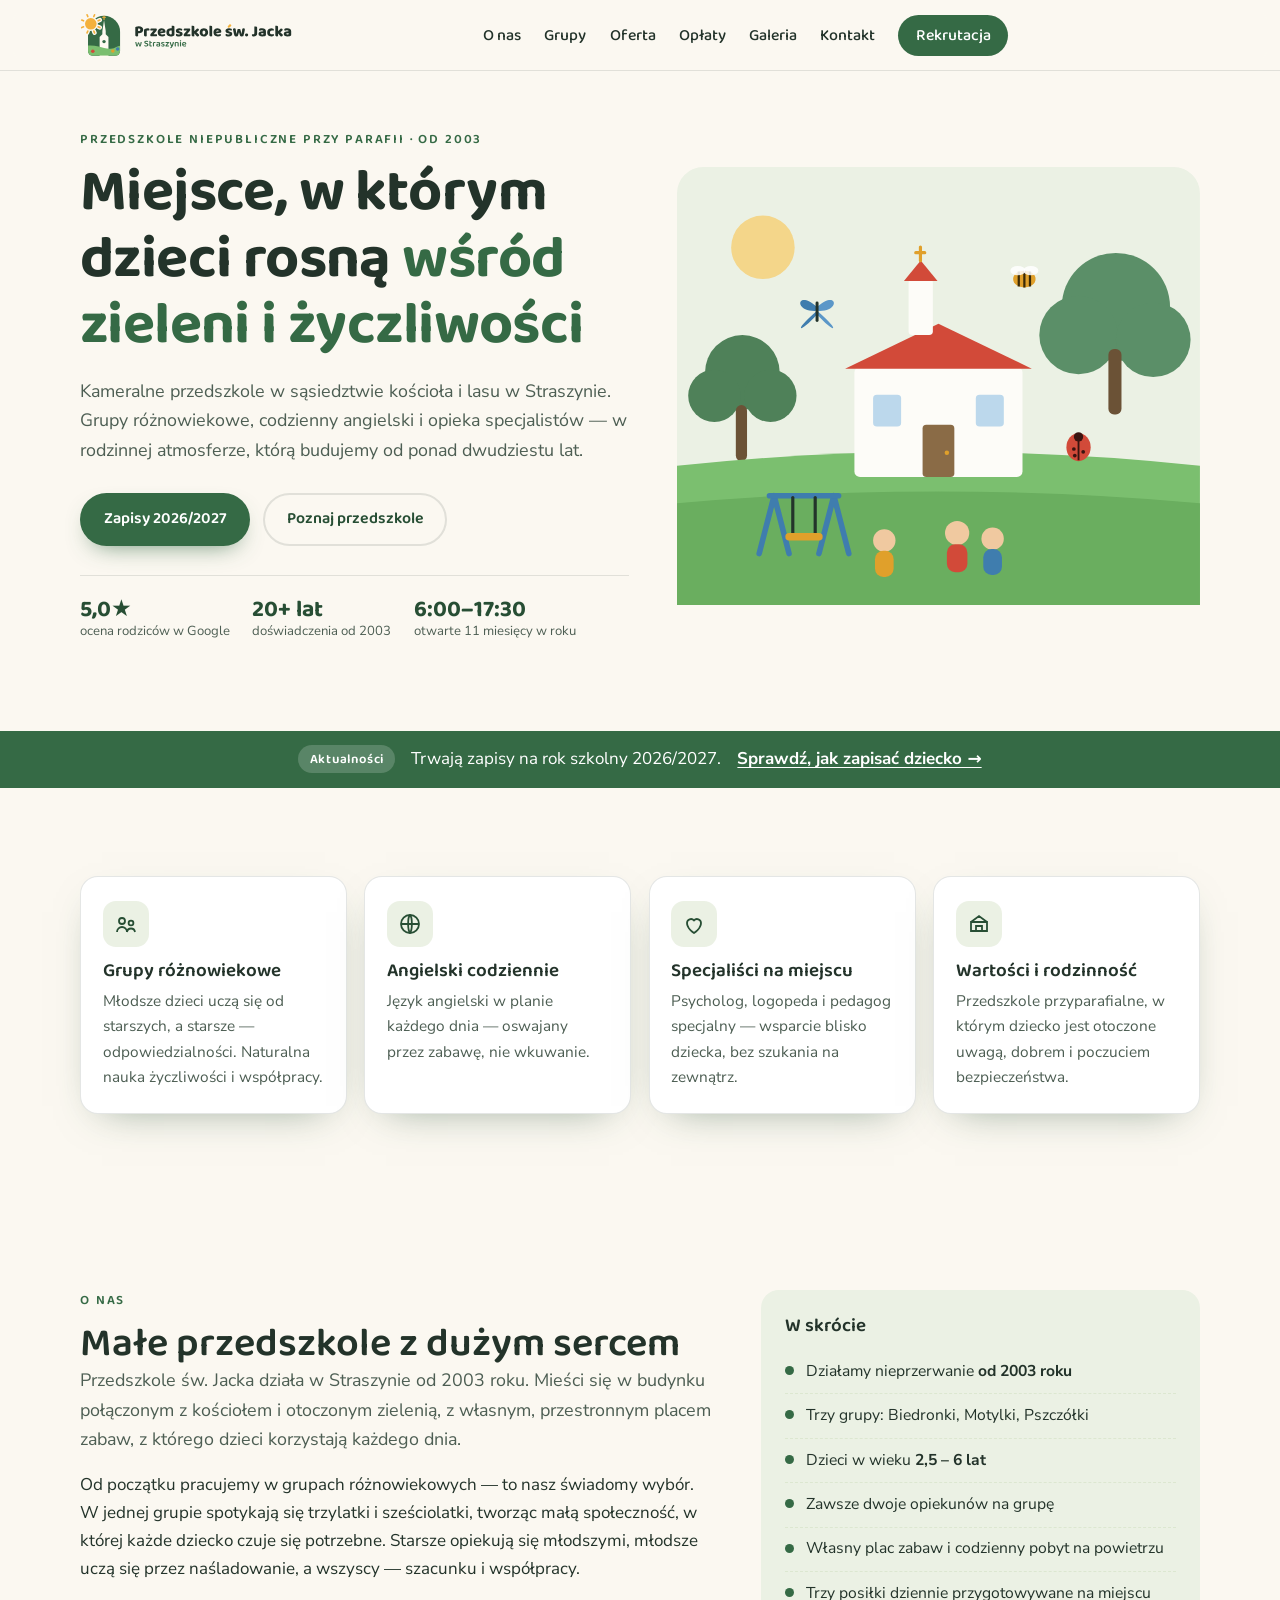
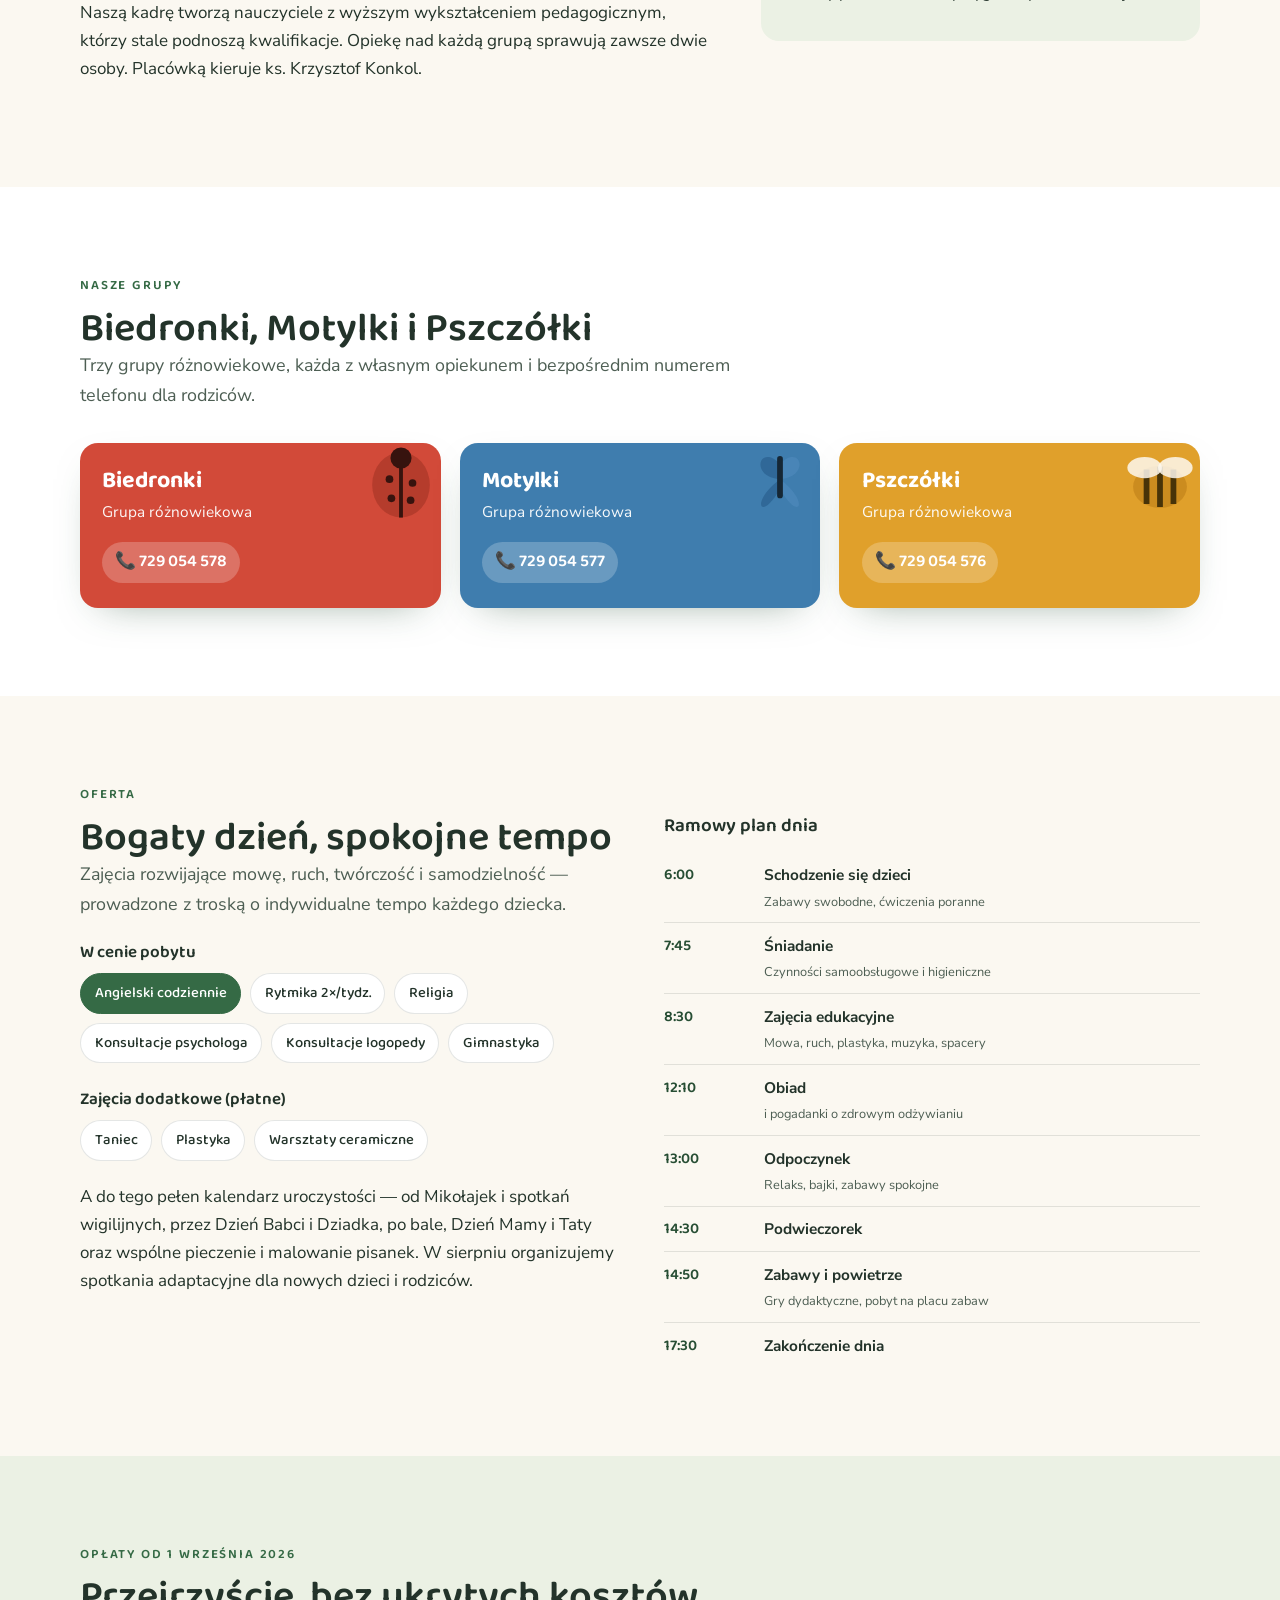
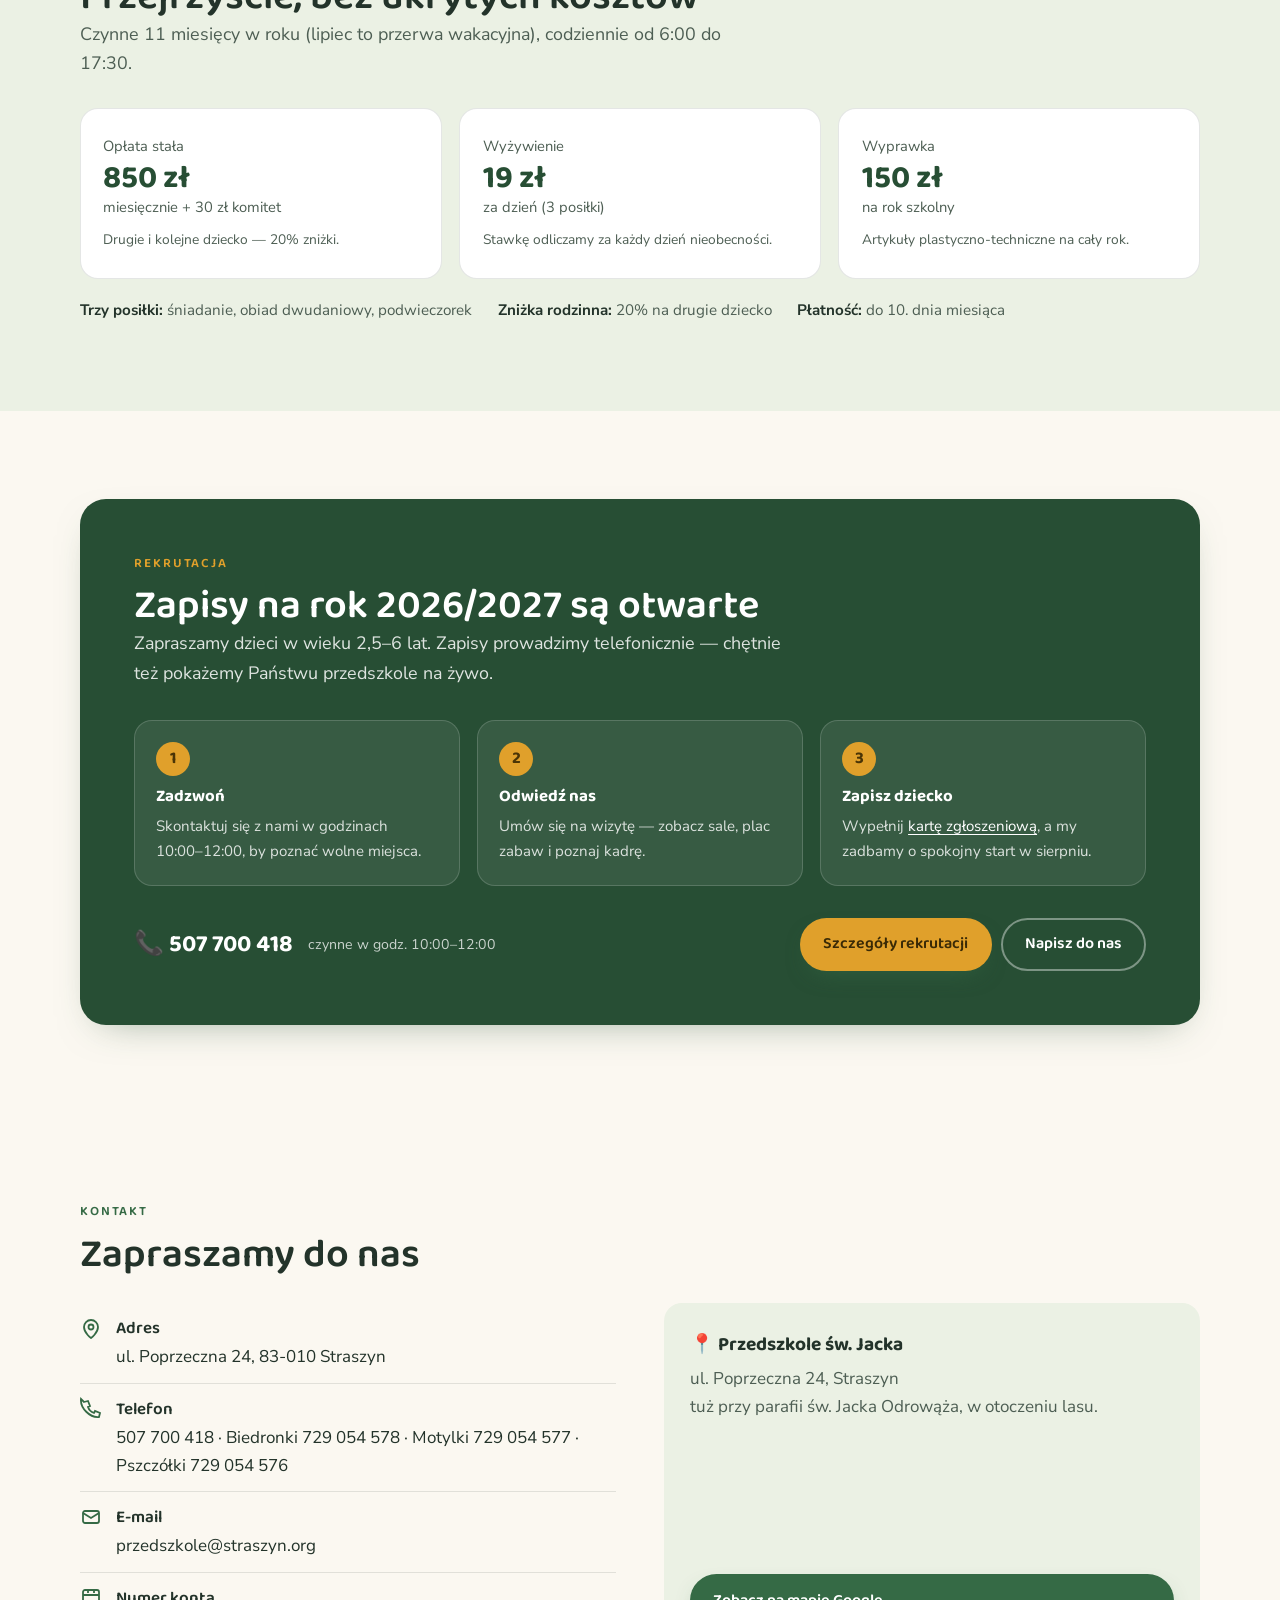
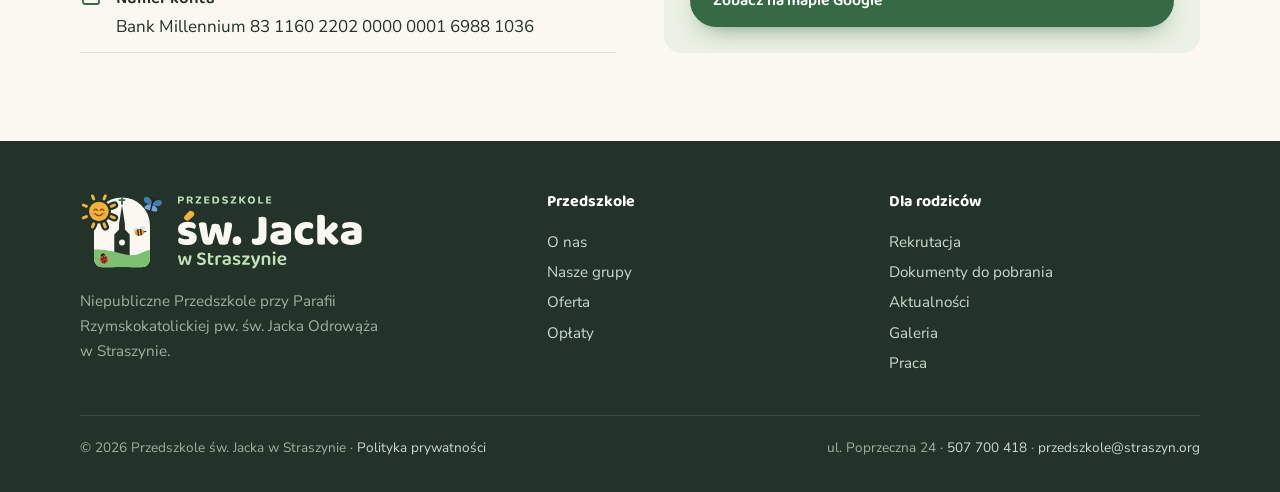
==== index.html @ 24c80321 "Use new logo and favicons on all pages Header shows the compact logo (symbol only below 340px), foot" ====
<!DOCTYPE html>
<html lang="pl">
<head>
<meta charset="utf-8">
<meta name="viewport" content="width=device-width, initial-scale=1">
<title>Przedszkole św. Jacka w Straszynie</title>
<meta name="description" content="Niepubliczne Przedszkole przy Parafii św. Jacka Odrowąża w Straszynie. Rodzinna atmosfera, grupy różnowiekowe, codzienny angielski i opieka specjalistów. Zapisy na rok 2026/2027.">
<meta name="theme-color" content="#356a45">
<link rel="icon" href="brand/favicon/favicon.svg" type="image/svg+xml">
<link rel="icon" href="brand/favicon/favicon-32.png" sizes="32x32" type="image/png">
<link rel="apple-touch-icon" href="brand/favicon/apple-touch-icon.png">
<link rel="manifest" href="site.webmanifest">
<link rel="preconnect" href="https://fonts.googleapis.com">
<link rel="preconnect" href="https://fonts.gstatic.com" crossorigin>
<link href="https://fonts.googleapis.com/css2?family=Baloo+2:wght@500;600;700&amp;family=Nunito+Sans:opsz,wght@6..12,400;6..12,600;6..12,700&amp;display=swap" rel="stylesheet">
<style>
  :root{
    --ink:#23332a; --ink-soft:#4d5e53;
    --leaf:#356a45; --leaf-d:#274e34; --leaf-l:#5b8f68;
    --paper:#fbf8f1; --sage:#ebf1e4; --sage-d:#dce7d0;
    --biedronka:#d24a39; --motyl:#3f7dae; --pszczola:#e0a02b;
    --line:rgba(35,51,42,.12);
    --shadow:0 14px 40px -22px rgba(39,78,52,.55);
    --r:18px;
    --head:'Baloo 2',system-ui,sans-serif;
    --body:'Nunito Sans',system-ui,sans-serif;
  }
  *{box-sizing:border-box}
  html{scroll-behavior:smooth}
  body{margin:0;background:var(--paper);color:var(--ink);font-family:var(--body);font-size:17px;line-height:1.65;-webkit-font-smoothing:antialiased}
  h1,h2,h3{font-family:var(--head);font-weight:600;line-height:1.12;margin:0;color:var(--ink)}
  h2{font-size:clamp(1.7rem,3.6vw,2.5rem)}
  h3{font-size:1.18rem;font-weight:600}
  p{margin:0 0 1rem}
  a{color:var(--leaf-d);text-underline-offset:3px}
  img,svg{max-width:100%;display:block}
  .wrap{width:min(1120px,92vw);margin-inline:auto}
  section{padding:clamp(3.2rem,7vw,5.5rem) 0;scroll-margin-top:78px}
  .eyebrow{font-family:var(--head);font-weight:600;font-size:.82rem;letter-spacing:.14em;text-transform:uppercase;color:var(--leaf);margin:0 0 .6rem}
  .lead{font-size:1.12rem;color:var(--ink-soft);max-width:60ch}
  :focus-visible{outline:3px solid var(--leaf-l);outline-offset:3px;border-radius:6px}
  .skip{position:absolute;left:-999px;top:10px;z-index:100;background:var(--leaf);color:#fff;padding:.6rem 1rem;border-radius:8px;font-family:var(--head);font-weight:600;text-decoration:none}
  .skip:focus{left:10px}

  /* buttons */
  .btn{display:inline-flex;align-items:center;gap:.5rem;font-family:var(--head);font-weight:600;font-size:1rem;padding:.72rem 1.35rem;border-radius:100px;text-decoration:none;border:2px solid transparent;cursor:pointer;transition:transform .18s ease,box-shadow .18s ease,background .18s}
  .btn-primary{background:var(--leaf);color:#fff;box-shadow:0 10px 24px -12px rgba(53,106,69,.8)}
  .btn-primary:hover{transform:translateY(-2px);background:var(--leaf-d)}
  .btn-ghost{background:transparent;color:var(--leaf-d);border-color:var(--line)}
  .btn-ghost:hover{border-color:var(--leaf);background:#fff}
  .btn-light{background:transparent;color:#fff;border-color:rgba(255,255,255,.4)}
  .btn-light:hover{background:rgba(255,255,255,.12);border-color:#fff}

  /* header */
  header{position:sticky;top:0;z-index:50;background:rgba(251,248,241,.86);backdrop-filter:blur(10px);border-bottom:1px solid var(--line)}
  .nav{display:flex;align-items:center;gap:1.5rem;padding:.7rem 0;justify-content:space-between}
  .brand{display:flex;align-items:center;gap:.7rem;text-decoration:none;color:var(--ink)}
  .brand .logo{height:48px;width:auto}
  footer .brand .logo{height:84px}
  .menu{display:flex;align-items:center;gap:1.45rem;list-style:none;margin:0;padding:0}
  .menu a{font-family:var(--head);font-weight:500;font-size:1rem;color:var(--ink);text-decoration:none}
  .menu a:hover{color:var(--leaf)}
  .menu a.menu-cta{background:var(--leaf);color:#fff;padding:.5rem 1.1rem;border-radius:100px}
  .menu a.menu-cta:hover{background:var(--leaf-d);color:#fff}
  .nav-cta{display:flex;align-items:center;gap:.6rem}
  .burger{display:none;background:none;border:0;padding:.4rem;cursor:pointer}
  .burger span{display:block;width:24px;height:2.4px;background:var(--ink);border-radius:2px;margin:5px 0;transition:.25s}

  /* hero */
  .hero{padding-top:clamp(2.2rem,5vw,3.6rem)}
  .hero-grid{display:grid;grid-template-columns:1.05fr 1fr;gap:clamp(1.5rem,4vw,3rem);align-items:center}
  .hero h1{font-size:clamp(2.3rem,5.4vw,3.7rem);font-weight:700;letter-spacing:-.01em}
  .hero h1 em{font-style:normal;color:var(--leaf)}
  .hero .lead{margin:1.1rem 0 1.7rem}
  .trust{display:flex;flex-wrap:wrap;gap:1.4rem;margin-top:1.8rem;padding-top:1.4rem;border-top:1px solid var(--line)}
  .trust div{display:flex;flex-direction:column}
  .trust b{font-family:var(--head);font-size:1.45rem;color:var(--leaf-d);line-height:1}
  .trust small{font-size:.82rem;color:var(--ink-soft)}
  .hero-art{position:relative}
  .hero-art svg{width:100%;height:auto;filter:drop-shadow(var(--shadow))}

  /* news strip */
  .news{background:var(--leaf);color:#fff}
  .news .wrap{display:flex;align-items:center;gap:1rem;flex-wrap:wrap;justify-content:center;text-align:center;padding:.9rem 0}
  .news .tag{font-family:var(--head);font-weight:600;background:rgba(255,255,255,.18);padding:.2rem .7rem;border-radius:100px;font-size:.82rem;letter-spacing:.06em}
  .news p{margin:0}
  .news a{color:#fff;font-weight:700}

  /* feature cards */
  .features{display:grid;grid-template-columns:repeat(4,1fr);gap:1.1rem}
  .feat{background:#fff;border:1px solid var(--line);border-radius:var(--r);padding:1.5rem 1.35rem;box-shadow:var(--shadow)}
  .feat .ic{width:46px;height:46px;border-radius:13px;display:grid;place-items:center;background:var(--sage);color:var(--leaf-d);margin-bottom:.9rem}
  .feat h3{margin-bottom:.35rem}
  .feat p{margin:0;font-size:.96rem;color:var(--ink-soft)}

  /* about */
  .about-grid{display:grid;grid-template-columns:1.3fr .9fr;gap:clamp(1.5rem,4vw,3rem);align-items:start}
  .facts{background:var(--sage);border-radius:var(--r);padding:1.6rem 1.5rem}
  .facts li{list-style:none;display:flex;gap:.7rem;align-items:flex-start;padding:.55rem 0;border-bottom:1px dashed var(--sage-d);font-size:.98rem}
  .facts ul{margin:0;padding:0}
  .facts li:last-child{border:0}
  .facts .dot{margin-top:.45rem;width:9px;height:9px;border-radius:50%;flex:none;background:var(--leaf)}

  /* groups */
  #grupy{background:linear-gradient(180deg,#fff, #fff)}
  .groups{display:grid;grid-template-columns:repeat(3,1fr);gap:1.2rem;margin-top:2rem}
  .group{border-radius:var(--r);padding:1.6rem 1.4rem;color:#fff;position:relative;overflow:hidden;box-shadow:var(--shadow)}
  .group h3{color:#fff;font-size:1.45rem;font-weight:700}
  .group p{font-size:.96rem;opacity:.95;margin:.3rem 0 1.1rem}
  .group .crit{position:absolute;right:-8px;top:-8px;width:96px;height:96px;opacity:.92}
  .group .tel{display:inline-flex;align-items:center;gap:.45rem;background:rgba(255,255,255,.22);padding:.4rem .8rem;border-radius:100px;font-family:var(--head);font-weight:600;text-decoration:none;color:#fff}
  .g-bied{background:var(--biedronka)} .g-mot{background:var(--motyl)} .g-psz{background:var(--pszczola)}

  /* offer */
  .offer-grid{display:grid;grid-template-columns:1fr 1fr;gap:clamp(1.5rem,4vw,3rem)}
  .chips{display:flex;flex-wrap:wrap;gap:.55rem;margin:.4rem 0 1.4rem}
  .chip{font-family:var(--head);font-weight:500;font-size:.92rem;background:#fff;border:1px solid var(--line);padding:.45rem .85rem;border-radius:100px}
  .chip.hl{background:var(--leaf);color:#fff;border-color:var(--leaf)}
  .day{list-style:none;margin:0;padding:0}
  .day li{display:grid;grid-template-columns:84px 1fr;gap:1rem;padding:.6rem 0;border-bottom:1px solid var(--line);font-size:.96rem}
  .day li:last-child{border:0}
  .day time{font-family:var(--head);font-weight:600;color:var(--leaf-d)}
  .day small{color:var(--ink-soft)}

  /* pricing */
  #oplaty{background:var(--sage)}
  .price-grid{display:grid;grid-template-columns:repeat(3,1fr);gap:1.1rem;margin:1.8rem 0 1.2rem}
  .price{background:#fff;border-radius:var(--r);padding:1.6rem 1.4rem;border:1px solid var(--line)}
  .price .k{font-size:.92rem;color:var(--ink-soft);margin-bottom:.3rem}
  .price .v{font-family:var(--head);font-weight:700;font-size:2rem;color:var(--leaf-d);line-height:1}
  .price .u{font-size:.92rem;color:var(--ink-soft)}
  .price small{display:block;margin-top:.6rem;font-size:.86rem;color:var(--ink-soft)}
  .price-note{display:flex;flex-wrap:wrap;gap:.6rem 1.6rem;font-size:.95rem;color:var(--ink-soft)}
  .price-note b{color:var(--ink)}

  /* recruitment */
  .rekrut{background:var(--leaf-d);color:#fff;border-radius:26px;padding:clamp(2rem,5vw,3.4rem);box-shadow:var(--shadow)}
  .rekrut h2{color:#fff}
  .rekrut .lead{color:rgba(255,255,255,.85)}
  .steps{display:grid;grid-template-columns:repeat(3,1fr);gap:1.1rem;margin:2rem 0}
  .step{background:rgba(255,255,255,.08);border:1px solid rgba(255,255,255,.16);border-radius:var(--r);padding:1.3rem}
  .step b{font-family:var(--head);display:block;font-size:1.05rem;margin:.4rem 0 .25rem}
  .step .n{width:34px;height:34px;border-radius:50%;background:var(--pszczola);color:#4a3406;display:grid;place-items:center;font-family:var(--head);font-weight:700}
  .step p{margin:0;font-size:.94rem;color:rgba(255,255,255,.82)}
  .rekrut-cta{display:flex;flex-wrap:wrap;align-items:center;gap:1rem}
  .rekrut-cta .phone{font-family:var(--head);font-weight:700;font-size:1.5rem;color:#fff;text-decoration:none}
  .rekrut-cta small{color:rgba(255,255,255,.75)}

  /* contact */
  .contact-grid{display:grid;grid-template-columns:1fr 1fr;gap:clamp(1.5rem,4vw,3rem)}
  .cinfo li{list-style:none;display:flex;gap:.85rem;align-items:flex-start;padding:.7rem 0;border-bottom:1px solid var(--line)}
  .cinfo ul{margin:0;padding:0}
  .cinfo .ic{color:var(--leaf);margin-top:.15rem;flex:none}
  .cinfo b{font-family:var(--head);font-weight:600}
  .cinfo a{color:var(--ink);text-decoration:none}.cinfo a:hover{color:var(--leaf)}
  .map-card{background:var(--sage);border-radius:var(--r);padding:1.6rem;display:flex;flex-direction:column;justify-content:space-between;min-height:260px}
  .map-card .pin{font-family:var(--head);font-weight:700;font-size:1.2rem}

  /* footer */
  footer{background:var(--ink);color:#cfd8cf;padding:3rem 0 2rem;font-size:.95rem}
  .foot-grid{display:grid;grid-template-columns:1.4fr 1fr 1fr;gap:2rem}
  footer h4{font-family:var(--head);color:#fff;font-size:1rem;margin:0 0 .7rem}
  footer a{color:#cfd8cf;text-decoration:none}footer a:hover{color:#fff}
  footer ul{list-style:none;margin:0;padding:0;line-height:2}
  .foot-bottom{margin-top:2.2rem;padding-top:1.3rem;border-top:1px solid rgba(255,255,255,.12);display:flex;justify-content:space-between;flex-wrap:wrap;gap:.6rem;font-size:.85rem;color:#9fb0a2}

  .reveal{opacity:0;transform:translateY(18px);transition:opacity .6s ease,transform .6s ease}
  .reveal.in{opacity:1;transform:none}

  @media(max-width:880px){
    .features{grid-template-columns:1fr 1fr}
    .hero-grid,.about-grid,.offer-grid,.contact-grid{grid-template-columns:1fr}
    .hero-art{order:-1;max-width:460px;margin-inline:auto}
    .groups,.price-grid,.steps{grid-template-columns:1fr}
    .foot-grid{grid-template-columns:1fr 1fr}
    .menu{display:none}
    .menu.open{display:flex;position:absolute;left:0;right:0;top:100%;flex-direction:column;align-items:stretch;background:var(--paper);border-bottom:1px solid var(--line);padding:1rem 6vw 1.4rem;gap:.4rem;box-shadow:var(--shadow)}
    .menu.open li{width:100%}
    .menu.open a{display:block;padding:.6rem 0;border-bottom:1px solid var(--line);font-size:1.05rem}
    .menu.open a.menu-cta{display:inline-block;border-bottom:0;margin-top:.6rem;padding:.55rem 1.2rem}
    .burger{display:block}
  }
  @media(max-width:520px){.features{grid-template-columns:1fr}.foot-grid{grid-template-columns:1fr}}
  @media(prefers-reduced-motion:reduce){*{animation:none!important;transition:none!important}.reveal{opacity:1;transform:none}}
  @media(prefers-reduced-motion:no-preference){
    .float1{animation:fl 6s ease-in-out infinite}
    .float2{animation:fl 7.5s ease-in-out infinite .8s}
    .float3{animation:fl 5.5s ease-in-out infinite .4s}
    @keyframes fl{0%,100%{transform:translateY(0)}50%{transform:translateY(-9px)}}
  }
</style>
</head>
<body>

<a class="skip" href="#start">Przejdź do treści</a>
<header>
  <div class="wrap nav">
    <a class="brand" href="#start" aria-label="Przedszkole św. Jacka w Straszynie — strona główna">
      <picture>
        <source media="(min-width: 340px)" srcset="brand/logo/svg/logo-kompaktowe.svg">
        <img class="logo" src="brand/logo/svg/sygnet-mini.svg" alt="" height="48">
      </picture>
    </a>
    <nav aria-label="Menu główne">
      <ul class="menu" id="menu">
        <li><a href="#o-nas">O nas</a></li>
        <li><a href="#grupy">Grupy</a></li>
        <li><a href="#oferta">Oferta</a></li>
        <li><a href="#oplaty">Opłaty</a></li>
        <li><a href="galeria.html">Galeria</a></li>
        <li><a href="#kontakt">Kontakt</a></li>
        <li><a href="rekrutacja.html" class="menu-cta">Rekrutacja</a></li>
      </ul>
    </nav>
    <div class="nav-cta">
      <button type="button" class="burger" id="burger" aria-label="Menu" aria-expanded="false" aria-controls="menu"><span></span><span></span><span></span></button>
    </div>
  </div>
</header>

<main>
<!-- ===== HERO ===== -->
<section id="start" class="hero">
  <div class="wrap hero-grid">
    <div>
      <p class="eyebrow">Przedszkole niepubliczne przy parafii · od 2003</p>
      <h1>Miejsce, w którym dzieci rosną <em>wśród zieleni i życzliwości</em></h1>
      <p class="lead">Kameralne przedszkole w sąsiedztwie kościoła i lasu w Straszynie. Grupy różnowiekowe, codzienny angielski i opieka specjalistów — w rodzinnej atmosferze, którą budujemy od ponad dwudziestu lat.</p>
      <div style="display:flex;gap:.8rem;flex-wrap:wrap">
        <a class="btn btn-primary" href="#rekrutacja">Zapisy 2026/2027</a>
        <a class="btn btn-ghost" href="#o-nas">Poznaj przedszkole</a>
      </div>
      <div class="trust">
        <div><b>5,0★</b><small>ocena rodziców w Google</small></div>
        <div><b>20+ lat</b><small>doświadczenia od 2003</small></div>
        <div><b>6:00–17:30</b><small>otwarte 11 miesięcy w roku</small></div>
      </div>
    </div>
    <div class="hero-art">
      <svg viewBox="0 0 560 470" role="img" aria-labelledby="heroTitle">
        <title id="heroTitle">Ilustracja przedszkola w sadzie obok kościoła, z huśtawką, bawiącymi się dziećmi i owadami symbolizującymi grupy</title>
        <rect x="0" y="0" width="560" height="470" rx="28" fill="#ebf1e4"/>
        <circle cx="92" cy="86" r="34" fill="#f4d68a"/>
        <!-- trees back -->
        <g fill="#5b8f68"><circle cx="470" cy="150" r="58"/><circle cx="430" cy="180" r="42"/><circle cx="510" cy="185" r="40"/></g>
        <rect x="462" y="195" width="14" height="70" rx="6" fill="#6b5236"/>
        <g fill="#4f8159"><circle cx="70" cy="220" r="40"/><circle cx="40" cy="245" r="28"/><circle cx="100" cy="245" r="28"/></g>
        <rect x="63" y="255" width="12" height="60" rx="6" fill="#6b5236"/>
        <!-- ground -->
        <path d="M0 320 Q280 290 560 320 L560 470 L0 470 Z" fill="#7bbf6f"/>
        <path d="M0 360 Q280 335 560 360 L560 470 L0 470 Z" fill="#6aae5f"/>
        <!-- building + church -->
        <g>
          <rect x="190" y="214" width="180" height="118" rx="6" fill="#fdfcf8"/>
          <path d="M180 216 L280 168 L380 216 Z" fill="#d24a39"/>
          <rect x="248" y="120" width="26" height="60" rx="4" fill="#fdfcf8"/>
          <path d="M243 122 L261 100 L279 122 Z" fill="#d24a39"/>
          <rect x="259" y="84" width="3.4" height="18" rx="1.7" fill="#e0a02b"/>
          <rect x="254" y="90" width="13" height="3.4" rx="1.7" fill="#e0a02b"/>
          <rect x="210" y="244" width="30" height="34" rx="4" fill="#bcd8ec"/>
          <rect x="320" y="244" width="30" height="34" rx="4" fill="#bcd8ec"/>
          <rect x="263" y="276" width="34" height="56" rx="4" fill="#8a6b46"/>
          <circle cx="289" cy="306" r="2.4" fill="#e0a02b"/>
        </g>
        <!-- swing (playground) -->
        <g stroke="#3f7dae" stroke-width="6" fill="none" stroke-linecap="round" stroke-linejoin="round">
          <path d="M88 414 L104 352 L120 414"/>
          <path d="M152 414 L168 352 L184 414"/>
          <path d="M99 352 L173 352"/>
        </g>
        <g stroke="#23332a" stroke-width="3.4" fill="none" stroke-linecap="round">
          <path d="M124 354 L124 394"/>
          <path d="M148 354 L148 394"/>
        </g>
        <rect x="116" y="392" width="40" height="8" rx="4" fill="#e0a02b"/>
        <!-- kids -->
        <g>
          <circle cx="300" cy="392" r="13" fill="#f0c9a0"/><rect x="289" y="404" width="22" height="30" rx="9" fill="#d24a39"/>
          <circle cx="338" cy="398" r="12" fill="#f0c9a0"/><rect x="328" y="409" width="20" height="28" rx="9" fill="#3f7dae"/>
          <circle cx="222" cy="400" r="12" fill="#f0c9a0"/><rect x="212" y="411" width="20" height="28" rx="9" fill="#e0a02b"/>
        </g>
        <!-- critters -->
        <g transform="translate(430 300)"><g class="float1">
          <ellipse cx="0" cy="0" rx="13" ry="15" fill="#d24a39"/><path d="M0 -14 L0 14" stroke="#3a1410" stroke-width="2"/>
          <circle cx="0" cy="-11" r="5" fill="#3a1410"/><circle cx="-5" cy="2" r="2" fill="#3a1410"/><circle cx="5" cy="5" r="2" fill="#3a1410"/><circle cx="-4" cy="9" r="2" fill="#3a1410"/>
        </g></g>
        <g transform="translate(150 150)"><g class="float2">
          <path d="M0 0 C-22 -20 -26 6 0 4 C-26 26 -20 30 0 8" fill="#3f7dae"/>
          <path d="M0 0 C22 -20 26 6 0 4 C26 26 20 30 0 8" fill="#5b97c8"/>
          <rect x="-1.6" y="-6" width="3.2" height="22" rx="1.6" fill="#23332a"/>
        </g></g>
        <g transform="translate(372 120)"><g class="float3">
          <ellipse cx="0" cy="0" rx="12" ry="9" fill="#e0a02b"/>
          <path d="M-6 -8 L-6 8 M0 -9 L0 9 M6 -8 L6 8" stroke="#3a2a06" stroke-width="2.4"/>
          <ellipse cx="-7" cy="-9" rx="8" ry="5" fill="#fff" opacity=".85"/><ellipse cx="7" cy="-9" rx="8" ry="5" fill="#fff" opacity=".85"/>
        </g></g>
      </svg>
    </div>
  </div>
</section>

<!-- ===== NEWS STRIP ===== -->
<div class="news">
  <div class="wrap">
    <a class="tag" href="aktualnosci.html" style="text-decoration:none">Aktualności</a>
    <p>Trwają zapisy na rok szkolny 2026/2027.</p>
    <a href="#rekrutacja">Sprawdź, jak zapisać dziecko →</a>
  </div>
</div>

<!-- ===== FEATURES ===== -->
<section aria-label="Nasze atuty">
  <div class="wrap">
    <div class="features">
      <div class="feat reveal">
        <div class="ic" aria-hidden="true"><svg width="24" height="24" fill="none" stroke="currentColor" stroke-width="1.8"><circle cx="8" cy="9" r="3"/><circle cx="17" cy="11" r="2.4"/><path d="M3 20c0-3 2.5-5 5-5s5 2 5 5M13 20c.3-2 1.8-3.5 4-3.5s3.7 1.5 4 3.5"/></svg></div>
        <h3>Grupy różnowiekowe</h3>
        <p>Młodsze dzieci uczą się od starszych, a starsze — odpowiedzialności. Naturalna nauka życzliwości i współpracy.</p>
      </div>
      <div class="feat reveal">
        <div class="ic" aria-hidden="true"><svg width="24" height="24" fill="none" stroke="currentColor" stroke-width="1.8"><circle cx="12" cy="12" r="9"/><path d="M3 12h18M12 3c2.5 2.5 2.5 15 0 18M12 3c-2.5 2.5-2.5 15 0 18"/></svg></div>
        <h3>Angielski codziennie</h3>
        <p>Język angielski w planie każdego dnia — oswajany przez zabawę, nie wkuwanie.</p>
      </div>
      <div class="feat reveal">
        <div class="ic" aria-hidden="true"><svg width="24" height="24" fill="none" stroke="currentColor" stroke-width="1.8"><path d="M12 21s-7-4.5-7-10a4 4 0 0 1 7-2.6A4 4 0 0 1 19 11c0 5.5-7 10-7 10z"/></svg></div>
        <h3>Specjaliści na miejscu</h3>
        <p>Psycholog, logopeda i pedagog specjalny — wsparcie blisko dziecka, bez szukania na zewnątrz.</p>
      </div>
      <div class="feat reveal">
        <div class="ic" aria-hidden="true"><svg width="24" height="24" fill="none" stroke="currentColor" stroke-width="1.8"><path d="M4 10h16v9H4zM4 10l8-6 8 6M9 19v-5h6v5"/></svg></div>
        <h3>Wartości i rodzinność</h3>
        <p>Przedszkole przyparafialne, w którym dziecko jest otoczone uwagą, dobrem i poczuciem bezpieczeństwa.</p>
      </div>
    </div>
  </div>
</section>

<!-- ===== ABOUT ===== -->
<section id="o-nas">
  <div class="wrap about-grid">
    <div class="reveal">
      <p class="eyebrow">O nas</p>
      <h2>Małe przedszkole z dużym sercem</h2>
      <p class="lead">Przedszkole św. Jacka działa w Straszynie od 2003 roku. Mieści się w budynku połączonym z kościołem i otoczonym zielenią, z własnym, przestronnym placem zabaw, z którego dzieci korzystają każdego dnia.</p>
      <p>Od początku pracujemy w grupach różnowiekowych — to nasz świadomy wybór. W jednej grupie spotykają się trzylatki i sześciolatki, tworząc małą społeczność, w której każde dziecko czuje się potrzebne. Starsze opiekują się młodszymi, młodsze uczą się przez naśladowanie, a wszyscy — szacunku i współpracy.</p>
      <p>Naszą kadrę tworzą nauczyciele z wyższym wykształceniem pedagogicznym, którzy stale podnoszą kwalifikacje. Opiekę nad każdą grupą sprawują zawsze dwie osoby. Placówką kieruje ks. Krzysztof Konkol.</p>
    </div>
    <div class="facts reveal">
      <h3 style="margin-bottom:.8rem">W skrócie</h3>
      <ul>
        <li><span class="dot"></span><span>Działamy nieprzerwanie <b>od 2003 roku</b></span></li>
        <li><span class="dot"></span><span>Trzy grupy: Biedronki, Motylki, Pszczółki</span></li>
        <li><span class="dot"></span><span>Dzieci w wieku <b>2,5 – 6 lat</b></span></li>
        <li><span class="dot"></span><span>Zawsze dwoje opiekunów na grupę</span></li>
        <li><span class="dot"></span><span>Własny plac zabaw i codzienny pobyt na powietrzu</span></li>
        <li><span class="dot"></span><span>Trzy posiłki dziennie przygotowywane na miejscu</span></li>
      </ul>
    </div>
  </div>
</section>

<!-- ===== GROUPS ===== -->
<section id="grupy">
  <div class="wrap">
    <p class="eyebrow">Nasze grupy</p>
    <h2 class="reveal">Biedronki, Motylki i Pszczółki</h2>
    <p class="lead reveal">Trzy grupy różnowiekowe, każda z własnym opiekunem i bezpośrednim numerem telefonu dla rodziców.</p>
    <div class="groups">
      <div class="group g-bied reveal">
        <svg class="crit" viewBox="0 0 100 100" aria-hidden="true"><ellipse cx="50" cy="52" rx="30" ry="34" fill="#b23b2c"/><path d="M50 18v68" stroke="#2a0f0b" stroke-width="4"/><circle cx="50" cy="24" r="11" fill="#2a0f0b"/><circle cx="38" cy="46" r="4" fill="#2a0f0b"/><circle cx="62" cy="50" r="4" fill="#2a0f0b"/><circle cx="40" cy="66" r="4" fill="#2a0f0b"/><circle cx="60" cy="68" r="4" fill="#2a0f0b"/></svg>
        <h3>Biedronki</h3>
        <p>Grupa różnowiekowa</p>
        <a class="tel" href="tel:+48729054578">📞 729 054 578</a>
      </div>
      <div class="group g-mot reveal">
        <svg class="crit" viewBox="0 0 100 100" aria-hidden="true"><path d="M50 30C28 8 18 44 50 46C18 70 30 92 50 56" fill="#2f6796"/><path d="M50 30C72 8 82 44 50 46C82 70 70 92 50 56" fill="#4a86b8"/><rect x="47" y="22" width="6" height="44" rx="3" fill="#13202b"/></svg>
        <h3>Motylki</h3>
        <p>Grupa różnowiekowa</p>
        <a class="tel" href="tel:+48729054577">📞 729 054 577</a>
      </div>
      <div class="group g-psz reveal">
        <svg class="crit" viewBox="0 0 100 100" aria-hidden="true"><ellipse cx="50" cy="54" rx="28" ry="22" fill="#c98a1f"/><path d="M36 36v36M50 33v42M64 36v36" stroke="#3a2a06" stroke-width="6"/><ellipse cx="34" cy="34" rx="18" ry="11" fill="#fff" opacity=".85"/><ellipse cx="66" cy="34" rx="18" ry="11" fill="#fff" opacity=".85"/></svg>
        <h3>Pszczółki</h3>
        <p>Grupa różnowiekowa</p>
        <a class="tel" href="tel:+48729054576">📞 729 054 576</a>
      </div>
    </div>
  </div>
</section>

<!-- ===== OFFER + DAY ===== -->
<section id="oferta">
  <div class="wrap">
    <p class="eyebrow">Oferta</p>
    <div class="offer-grid">
      <div class="reveal">
        <h2>Bogaty dzień, spokojne tempo</h2>
        <p class="lead">Zajęcia rozwijające mowę, ruch, twórczość i samodzielność — prowadzone z troską o indywidualne tempo każdego dziecka.</p>
        <p style="font-family:var(--head);font-weight:600;margin:1.2rem 0 .3rem">W cenie pobytu</p>
        <div class="chips">
          <span class="chip hl">Angielski codziennie</span>
          <span class="chip">Rytmika 2×/tydz.</span>
          <span class="chip">Religia</span>
          <span class="chip">Konsultacje psychologa</span>
          <span class="chip">Konsultacje logopedy</span>
          <span class="chip">Gimnastyka</span>
        </div>
        <p style="font-family:var(--head);font-weight:600;margin:.4rem 0 .3rem">Zajęcia dodatkowe (płatne)</p>
        <div class="chips">
          <span class="chip">Taniec</span>
          <span class="chip">Plastyka</span>
          <span class="chip">Warsztaty ceramiczne</span>
        </div>
        <p style="margin-top:1rem">A do tego pełen kalendarz uroczystości — od Mikołajek i spotkań wigilijnych, przez Dzień Babci i Dziadka, po bale, Dzień Mamy i Taty oraz wspólne pieczenie i malowanie pisanek. W sierpniu organizujemy spotkania adaptacyjne dla nowych dzieci i rodziców.</p>
      </div>
      <div class="reveal">
        <h3 style="margin-bottom:1rem">Ramowy plan dnia</h3>
        <ul class="day">
          <li><time>6:00</time><div><b>Schodzenie się dzieci</b><br><small>Zabawy swobodne, ćwiczenia poranne</small></div></li>
          <li><time>7:45</time><div><b>Śniadanie</b><br><small>Czynności samoobsługowe i higieniczne</small></div></li>
          <li><time>8:30</time><div><b>Zajęcia edukacyjne</b><br><small>Mowa, ruch, plastyka, muzyka, spacery</small></div></li>
          <li><time>12:10</time><div><b>Obiad</b><br><small>i pogadanki o zdrowym odżywianiu</small></div></li>
          <li><time>13:00</time><div><b>Odpoczynek</b><br><small>Relaks, bajki, zabawy spokojne</small></div></li>
          <li><time>14:30</time><div><b>Podwieczorek</b></div></li>
          <li><time>14:50</time><div><b>Zabawy i powietrze</b><br><small>Gry dydaktyczne, pobyt na placu zabaw</small></div></li>
          <li><time>17:30</time><div><b>Zakończenie dnia</b></div></li>
        </ul>
      </div>
    </div>
  </div>
</section>

<!-- ===== PRICING ===== -->
<section id="oplaty">
  <div class="wrap">
    <p class="eyebrow">Opłaty od 1 września 2026</p>
    <h2 class="reveal">Przejrzyście, bez ukrytych kosztów</h2>
    <p class="lead reveal">Czynne 11 miesięcy w roku (lipiec to przerwa wakacyjna), codziennie od 6:00 do 17:30.</p>
    <div class="price-grid">
      <div class="price reveal"><div class="k">Opłata stała</div><div class="v">850 zł</div><div class="u">miesięcznie + 30 zł komitet</div><small>Drugie i kolejne dziecko — 20% zniżki.</small></div>
      <div class="price reveal"><div class="k">Wyżywienie</div><div class="v">19 zł</div><div class="u">za dzień (3 posiłki)</div><small>Stawkę odliczamy za każdy dzień nieobecności.</small></div>
      <div class="price reveal"><div class="k">Wyprawka</div><div class="v">150 zł</div><div class="u">na rok szkolny</div><small>Artykuły plastyczno-techniczne na cały rok.</small></div>
    </div>
    <div class="price-note">
      <span><b>Trzy posiłki:</b> śniadanie, obiad dwudaniowy, podwieczorek</span>
      <span><b>Zniżka rodzinna:</b> 20% na drugie dziecko</span>
      <span><b>Płatność:</b> do 10. dnia miesiąca</span>
    </div>
  </div>
</section>

<!-- ===== RECRUITMENT ===== -->
<section id="rekrutacja">
  <div class="wrap">
    <div class="rekrut reveal">
      <p class="eyebrow" style="color:var(--pszczola)">Rekrutacja</p>
      <h2>Zapisy na rok 2026/2027 są otwarte</h2>
      <p class="lead">Zapraszamy dzieci w wieku 2,5–6 lat. Zapisy prowadzimy telefonicznie — chętnie też pokażemy Państwu przedszkole na żywo.</p>
      <div class="steps">
        <div class="step"><div class="n">1</div><b>Zadzwoń</b><p>Skontaktuj się z nami w godzinach 10:00–12:00, by poznać wolne miejsca.</p></div>
        <div class="step"><div class="n">2</div><b>Odwiedź nas</b><p>Umów się na wizytę — zobacz sale, plac zabaw i poznaj kadrę.</p></div>
        <div class="step"><div class="n">3</div><b>Zapisz dziecko</b><p>Wypełnij <a href="dokumenty.html" style="color:#fff">kartę zgłoszeniową</a>, a my zadbamy o spokojny start w sierpniu.</p></div>
      </div>
      <div class="rekrut-cta">
        <a class="phone" href="tel:+48507700418">📞 507 700 418</a>
        <small>czynne w godz. 10:00–12:00</small>
        <div style="margin-left:auto;display:flex;gap:.6rem;flex-wrap:wrap">
          <a class="btn btn-primary" style="background:var(--pszczola);color:#3a2a06" href="rekrutacja.html">Szczegóły rekrutacji</a>
          <a class="btn btn-light" href="mailto:przedszkole@straszyn.org">Napisz do nas</a>
        </div>
      </div>
    </div>
  </div>
</section>

<!-- ===== CONTACT ===== -->
<section id="kontakt">
  <div class="wrap">
    <p class="eyebrow">Kontakt</p>
    <h2 class="reveal" style="margin-bottom:1.6rem">Zapraszamy do nas</h2>
    <div class="contact-grid">
      <div class="cinfo reveal">
        <ul>
          <li><span class="ic" aria-hidden="true"><svg width="22" height="22" fill="none" stroke="currentColor" stroke-width="1.8"><path d="M11 21s-7-5-7-11a7 7 0 0 1 14 0c0 6-7 11-7 11z"/><circle cx="11" cy="10" r="2.5"/></svg></span><span><b>Adres</b><br>ul. Poprzeczna 24, 83-010 Straszyn</span></li>
          <li><span class="ic" aria-hidden="true"><svg width="22" height="22" fill="none" stroke="currentColor" stroke-width="1.8"><path d="M4 5l4-1 2 5-2 1c1 3 3 5 6 6l1-2 5 2-1 4c-9 1-19-9-18-18z"/></svg></span><span><b>Telefon</b><br><a href="tel:+48507700418">507 700 418</a> · Biedronki <a href="tel:+48729054578">729 054 578</a> · Motylki <a href="tel:+48729054577">729 054 577</a> · Pszczółki <a href="tel:+48729054576">729 054 576</a></span></li>
          <li><span class="ic" aria-hidden="true"><svg width="22" height="22" fill="none" stroke="currentColor" stroke-width="1.8"><rect x="3" y="5" width="16" height="12" rx="2"/><path d="M3 7l8 5 8-5"/></svg></span><span><b>E-mail</b><br><a href="mailto:przedszkole@straszyn.org">przedszkole@straszyn.org</a></span></li>
          <li><span class="ic" aria-hidden="true"><svg width="22" height="22" fill="none" stroke="currentColor" stroke-width="1.8"><rect x="3" y="4" width="16" height="14" rx="2"/><path d="M3 9h16M8 4v3M14 4v3"/></svg></span><span><b>Numer konta</b><br>Bank Millennium 83 1160 2202 0000 0001 6988 1036</span></li>
        </ul>
      </div>
      <div class="map-card reveal">
        <div>
          <div class="pin">📍 Przedszkole św. Jacka</div>
          <p style="margin:.3rem 0 0;color:var(--ink-soft)">ul. Poprzeczna 24, Straszyn<br>tuż przy parafii św. Jacka Odrowąża, w otoczeniu lasu.</p>
        </div>
        <a class="btn btn-primary" href="https://www.google.com/maps/search/?api=1&query=Przedszkole+%C5%9Bw.+Jacka+Poprzeczna+24+Straszyn" target="_blank" rel="noopener">Zobacz na mapie Google</a>
      </div>
    </div>
  </div>
</section>
</main>

<!-- ===== FOOTER ===== -->
<footer>
  <div class="wrap">
    <div class="foot-grid">
      <div>
        <a class="brand" href="#start" aria-label="Przedszkole św. Jacka w Straszynie — strona główna" style="margin-bottom:1rem">
          <img class="logo" src="brand/logo/svg/logo-poziome-negatyw.svg" alt="" height="84">
        </a>
        <p style="max-width:34ch;color:#9fb0a2">Niepubliczne Przedszkole przy Parafii Rzymskokatolickiej pw. św. Jacka Odrowąża w Straszynie.</p>
      </div>
      <div>
        <h4>Przedszkole</h4>
        <ul>
          <li><a href="#o-nas">O nas</a></li>
          <li><a href="#grupy">Nasze grupy</a></li>
          <li><a href="#oferta">Oferta</a></li>
          <li><a href="#oplaty">Opłaty</a></li>
        </ul>
      </div>
      <div>
        <h4>Dla rodziców</h4>
        <ul>
          <li><a href="rekrutacja.html">Rekrutacja</a></li>
          <li><a href="dokumenty.html">Dokumenty do pobrania</a></li>
          <li><a href="aktualnosci.html">Aktualności</a></li>
          <li><a href="galeria.html">Galeria</a></li>
          <li><a href="praca.html">Praca</a></li>
        </ul>
      </div>
    </div>
    <div class="foot-bottom">
      <span>© 2026 Przedszkole św. Jacka w Straszynie · <a href="polityka-prywatnosci.html">Polityka prywatności</a></span>
      <span>ul. Poprzeczna 24 · <a href="tel:+48507700418">507 700 418</a> · <a href="mailto:przedszkole@straszyn.org">przedszkole@straszyn.org</a></span>
    </div>
  </div>
</footer>

<script>
  const burger=document.getElementById('burger'),menu=document.getElementById('menu');
  burger.addEventListener('click',()=>{const o=menu.classList.toggle('open');burger.setAttribute('aria-expanded',o)});
  const closeMenu=()=>{menu.classList.remove('open');burger.setAttribute('aria-expanded',false)};
  menu.querySelectorAll('a').forEach(a=>a.addEventListener('click',closeMenu));
  document.addEventListener('keydown',e=>{if(e.key==='Escape'&&menu.classList.contains('open')){closeMenu();burger.focus()}});
  const io=new IntersectionObserver((es)=>{es.forEach(e=>{if(e.isIntersecting){e.target.classList.add('in');io.unobserve(e.target)}})},{threshold:.12});
  document.querySelectorAll('.reveal').forEach(el=>io.observe(el));
</script>
</body>
</html>
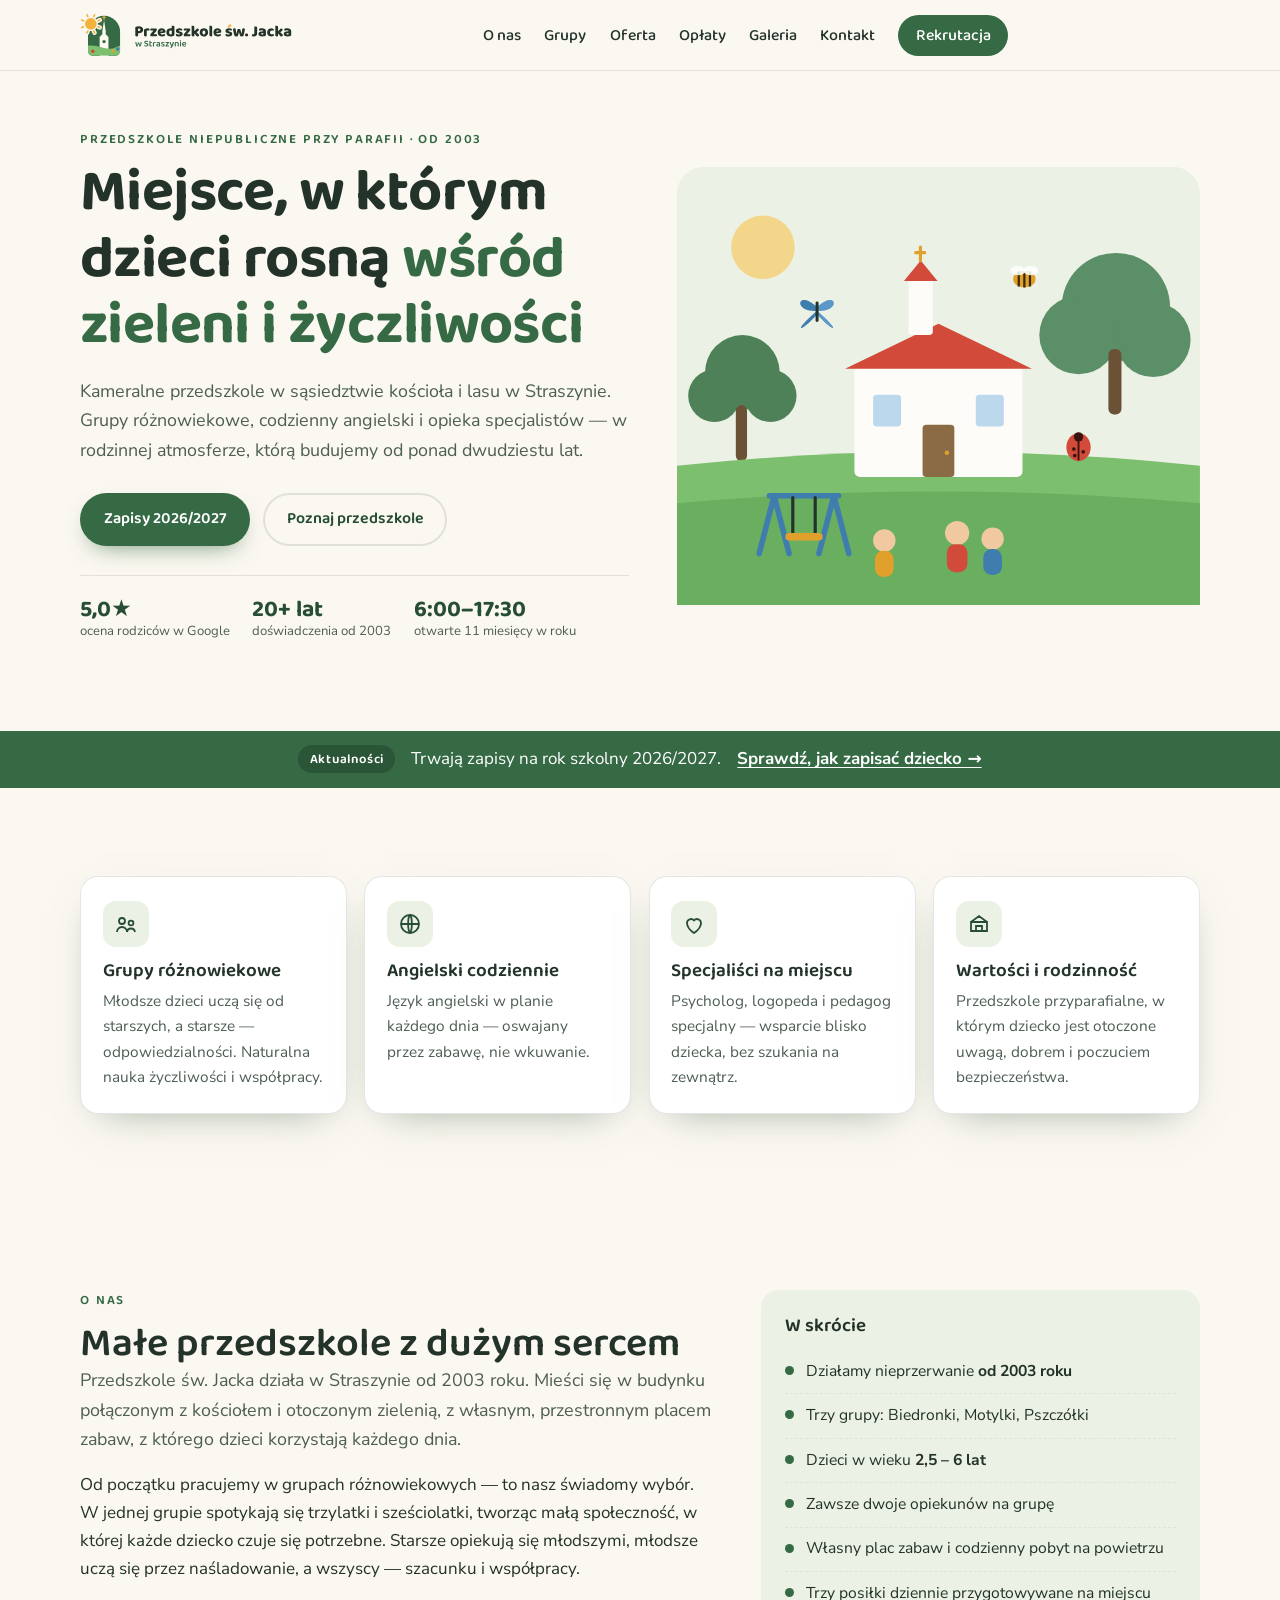
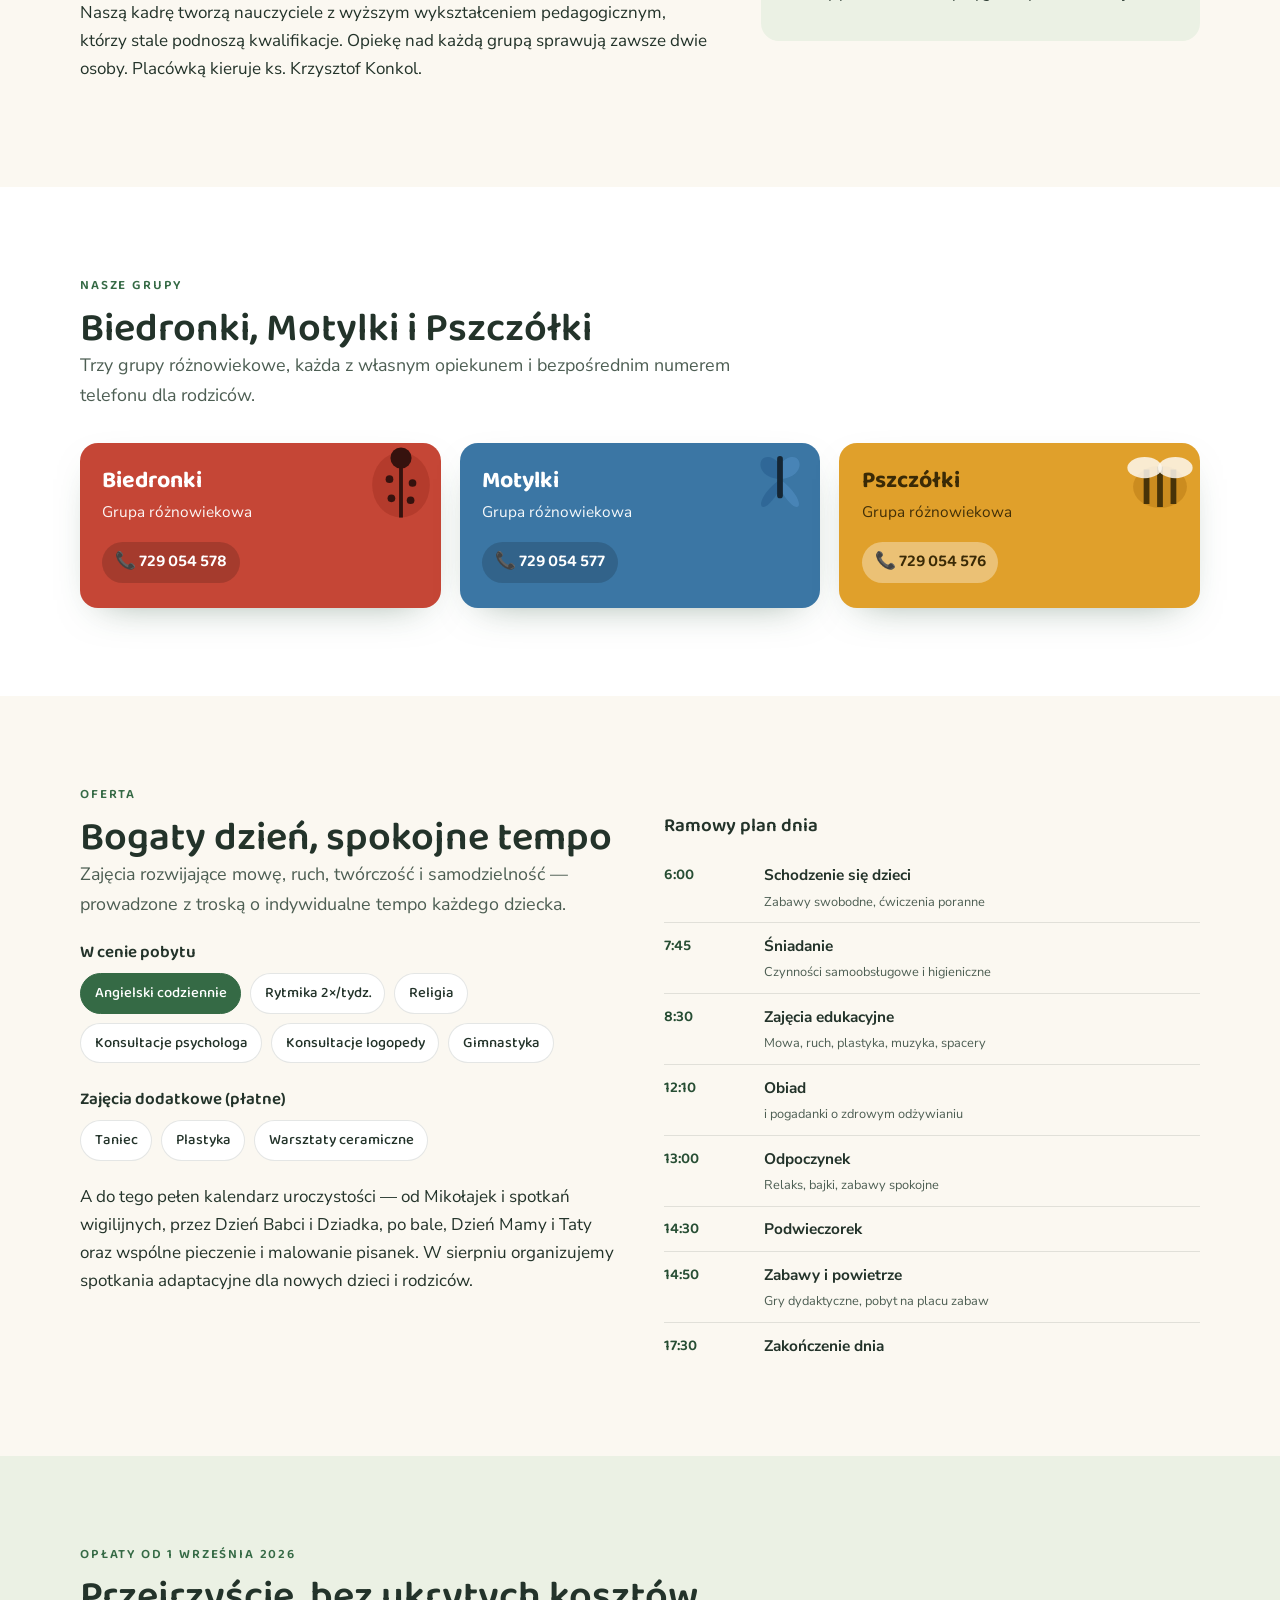
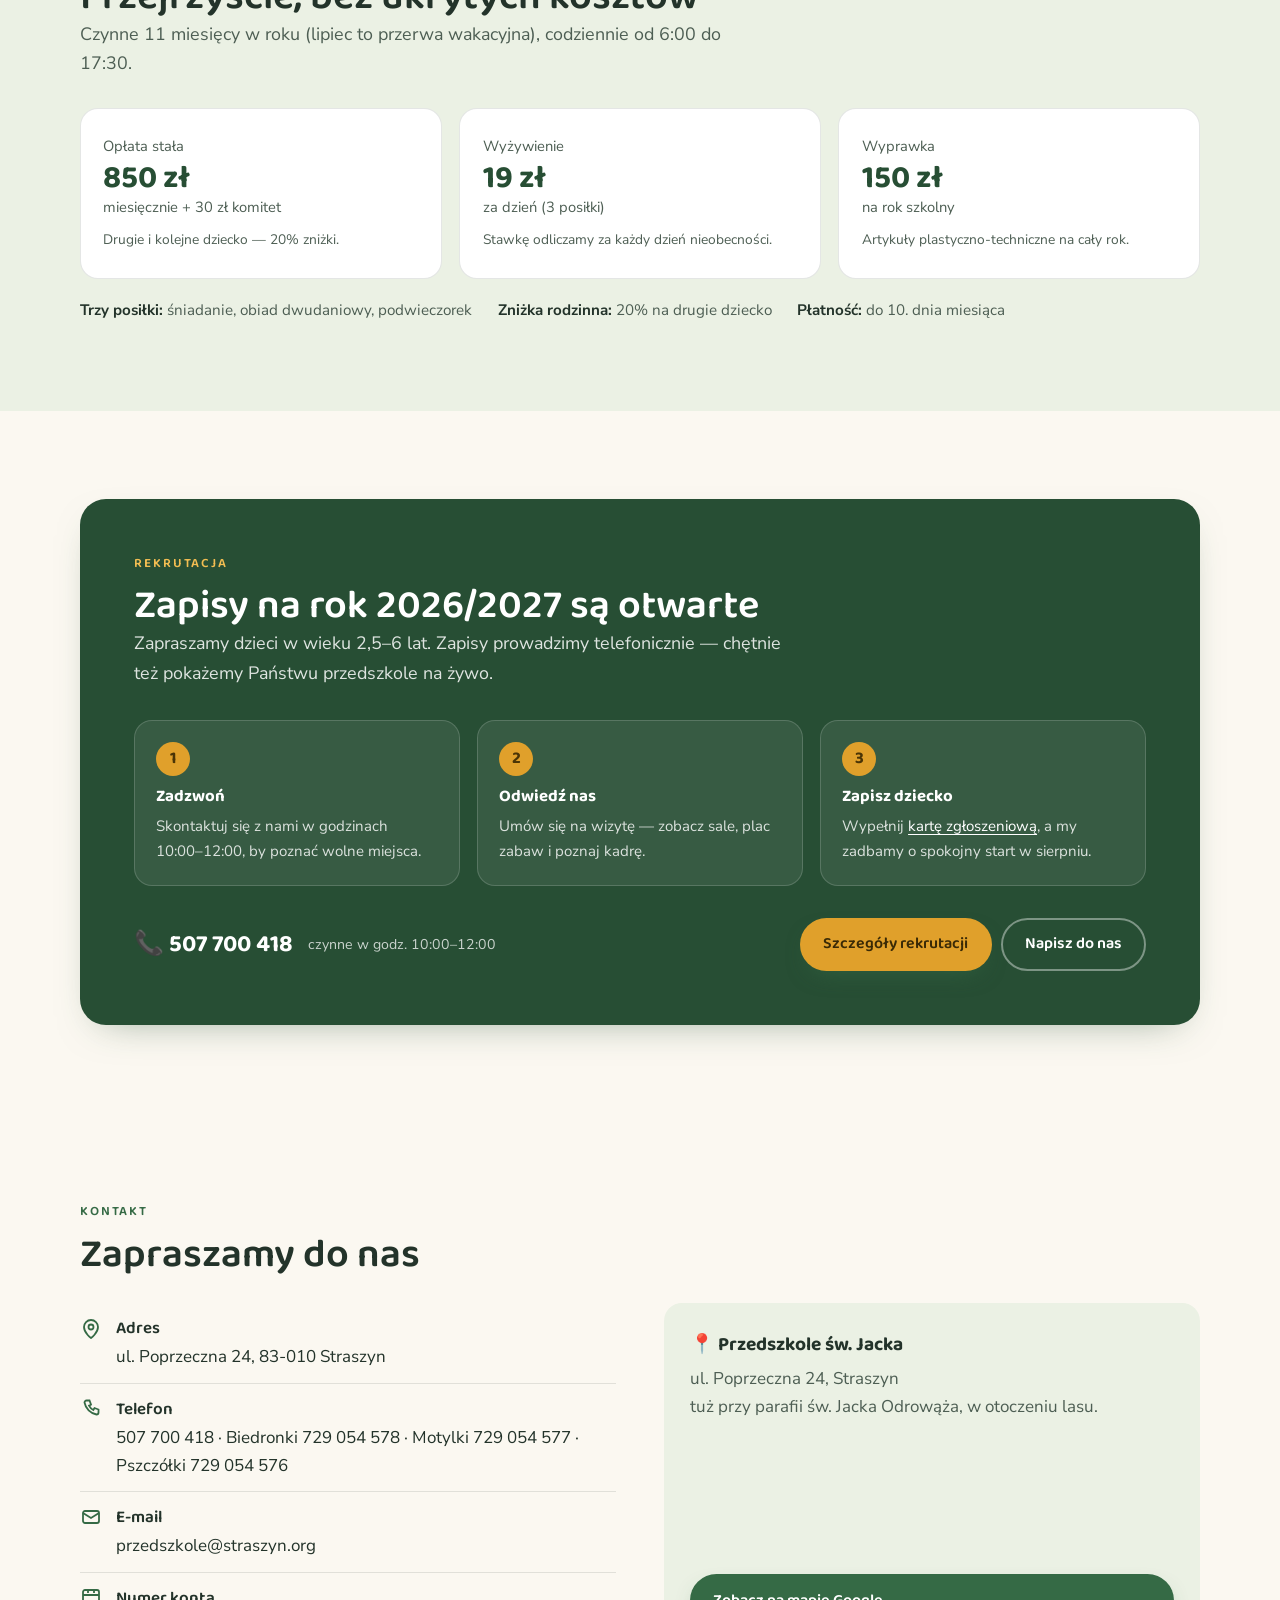
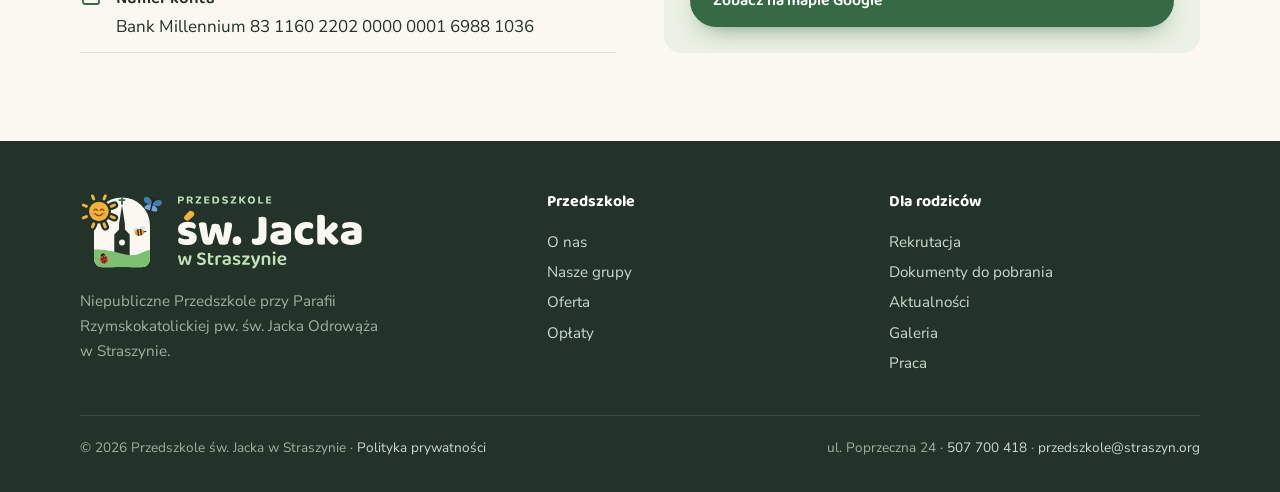
==== commit 2f971cf0: "Fix gallery icons, 404 assets, print output, contrast and HTML validity Bugs - Gallery: restore the " ====
--- a/index.html
+++ b/index.html
@@ -3,6 +3,7 @@
 <head>
 <meta charset="utf-8">
 <meta name="viewport" content="width=device-width, initial-scale=1">
+<script>document.documentElement.classList.add('js')</script>
 <title>Przedszkole św. Jacka w Straszynie</title>
 <meta name="description" content="Niepubliczne Przedszkole przy Parafii św. Jacka Odrowąża w Straszynie. Rodzinna atmosfera, grupy różnowiekowe, codzienny angielski i opieka specjalistów. Zapisy na rok 2026/2027.">
 <meta name="theme-color" content="#356a45">
@@ -19,6 +20,7 @@
     --leaf:#356a45; --leaf-d:#274e34; --leaf-l:#5b8f68;
     --paper:#fbf8f1; --sage:#ebf1e4; --sage-d:#dce7d0;
     --biedronka:#d24a39; --motyl:#3f7dae; --pszczola:#e0a02b;
+    --biedronka-t:#c54636; --motyl-t:#3b76a4; --pszczola-l:#f2bd52; /* odcienie z kontrastem WCAG AA dla tekstu */
     --line:rgba(35,51,42,.12);
     --shadow:0 14px 40px -22px rgba(39,78,52,.55);
     --r:18px;
@@ -41,6 +43,7 @@
   :focus-visible{outline:3px solid var(--leaf-l);outline-offset:3px;border-radius:6px}
   .skip{position:absolute;left:-999px;top:10px;z-index:100;background:var(--leaf);color:#fff;padding:.6rem 1rem;border-radius:8px;font-family:var(--head);font-weight:600;text-decoration:none}
   .skip:focus{left:10px}
+  .sr-only{position:absolute;width:1px;height:1px;padding:0;margin:-1px;overflow:hidden;clip:rect(0,0,0,0);white-space:nowrap;border:0}
 
   /* buttons */
   .btn{display:inline-flex;align-items:center;gap:.5rem;font-family:var(--head);font-weight:600;font-size:1rem;padding:.72rem 1.35rem;border-radius:100px;text-decoration:none;border:2px solid transparent;cursor:pointer;transition:transform .18s ease,box-shadow .18s ease,background .18s}
@@ -82,7 +85,7 @@
   /* news strip */
   .news{background:var(--leaf);color:#fff}
   .news .wrap{display:flex;align-items:center;gap:1rem;flex-wrap:wrap;justify-content:center;text-align:center;padding:.9rem 0}
-  .news .tag{font-family:var(--head);font-weight:600;background:rgba(255,255,255,.18);padding:.2rem .7rem;border-radius:100px;font-size:.82rem;letter-spacing:.06em}
+  .news .tag{font-family:var(--head);font-weight:600;background:rgba(0,0,0,.2);padding:.2rem .7rem;border-radius:100px;font-size:.82rem;letter-spacing:.06em}
   .news p{margin:0}
   .news a{color:#fff;font-weight:700}
 
@@ -108,8 +111,10 @@
   .group h3{color:#fff;font-size:1.45rem;font-weight:700}
   .group p{font-size:.96rem;opacity:.95;margin:.3rem 0 1.1rem}
   .group .crit{position:absolute;right:-8px;top:-8px;width:96px;height:96px;opacity:.92}
-  .group .tel{display:inline-flex;align-items:center;gap:.45rem;background:rgba(255,255,255,.22);padding:.4rem .8rem;border-radius:100px;font-family:var(--head);font-weight:600;text-decoration:none;color:#fff}
-  .g-bied{background:var(--biedronka)} .g-mot{background:var(--motyl)} .g-psz{background:var(--pszczola)}
+  .group .tel{display:inline-flex;align-items:center;gap:.45rem;background:rgba(0,0,0,.16);padding:.4rem .8rem;border-radius:100px;font-family:var(--head);font-weight:600;text-decoration:none;color:#fff}
+  .g-bied{background:var(--biedronka-t)} .g-mot{background:var(--motyl-t)} .g-psz{background:var(--pszczola)}
+  .g-psz h3,.g-psz p,.g-psz .tel{color:#3a2a06}
+  .g-psz .tel{background:rgba(255,255,255,.35)}
 
   /* offer */
   .offer-grid{display:grid;grid-template-columns:1fr 1fr;gap:clamp(1.5rem,4vw,3rem)}
@@ -159,13 +164,14 @@
   /* footer */
   footer{background:var(--ink);color:#cfd8cf;padding:3rem 0 2rem;font-size:.95rem}
   .foot-grid{display:grid;grid-template-columns:1.4fr 1fr 1fr;gap:2rem}
-  footer h4{font-family:var(--head);color:#fff;font-size:1rem;margin:0 0 .7rem}
+  footer h2{font-family:var(--head);color:#fff;font-size:1rem;font-weight:700;line-height:inherit;margin:0 0 .7rem}
   footer a{color:#cfd8cf;text-decoration:none}footer a:hover{color:#fff}
   footer ul{list-style:none;margin:0;padding:0;line-height:2}
   .foot-bottom{margin-top:2.2rem;padding-top:1.3rem;border-top:1px solid rgba(255,255,255,.12);display:flex;justify-content:space-between;flex-wrap:wrap;gap:.6rem;font-size:.85rem;color:#9fb0a2}
 
-  .reveal{opacity:0;transform:translateY(18px);transition:opacity .6s ease,transform .6s ease}
+  .js .reveal{opacity:0;transform:translateY(18px);transition:opacity .6s ease,transform .6s ease}
   .reveal.in{opacity:1;transform:none}
+  @media print{.js .reveal{opacity:1;transform:none;transition:none}header{position:static}}
 
   @media(max-width:880px){
     .features{grid-template-columns:1fr 1fr}
@@ -181,7 +187,7 @@
     .burger{display:block}
   }
   @media(max-width:520px){.features{grid-template-columns:1fr}.foot-grid{grid-template-columns:1fr}}
-  @media(prefers-reduced-motion:reduce){*{animation:none!important;transition:none!important}.reveal{opacity:1;transform:none}}
+  @media(prefers-reduced-motion:reduce){*{animation:none!important;transition:none!important}.js .reveal{opacity:1;transform:none}}
   @media(prefers-reduced-motion:no-preference){
     .float1{animation:fl 6s ease-in-out infinite}
     .float2{animation:fl 7.5s ease-in-out infinite .8s}
@@ -309,8 +315,9 @@
 </div>
 
 <!-- ===== FEATURES ===== -->
-<section aria-label="Nasze atuty">
-  <div class="wrap">
+<section aria-labelledby="atuty">
+  <div class="wrap">
+    <h2 id="atuty" class="sr-only">Nasze atuty</h2>
     <div class="features">
       <div class="feat reveal">
         <div class="ic" aria-hidden="true"><svg width="24" height="24" fill="none" stroke="currentColor" stroke-width="1.8"><circle cx="8" cy="9" r="3"/><circle cx="17" cy="11" r="2.4"/><path d="M3 20c0-3 2.5-5 5-5s5 2 5 5M13 20c.3-2 1.8-3.5 4-3.5s3.7 1.5 4 3.5"/></svg></div>
@@ -417,14 +424,14 @@
       <div class="reveal">
         <h3 style="margin-bottom:1rem">Ramowy plan dnia</h3>
         <ul class="day">
-          <li><time>6:00</time><div><b>Schodzenie się dzieci</b><br><small>Zabawy swobodne, ćwiczenia poranne</small></div></li>
-          <li><time>7:45</time><div><b>Śniadanie</b><br><small>Czynności samoobsługowe i higieniczne</small></div></li>
-          <li><time>8:30</time><div><b>Zajęcia edukacyjne</b><br><small>Mowa, ruch, plastyka, muzyka, spacery</small></div></li>
-          <li><time>12:10</time><div><b>Obiad</b><br><small>i pogadanki o zdrowym odżywianiu</small></div></li>
-          <li><time>13:00</time><div><b>Odpoczynek</b><br><small>Relaks, bajki, zabawy spokojne</small></div></li>
-          <li><time>14:30</time><div><b>Podwieczorek</b></div></li>
-          <li><time>14:50</time><div><b>Zabawy i powietrze</b><br><small>Gry dydaktyczne, pobyt na placu zabaw</small></div></li>
-          <li><time>17:30</time><div><b>Zakończenie dnia</b></div></li>
+          <li><time datetime="06:00">6:00</time><div><b>Schodzenie się dzieci</b><br><small>Zabawy swobodne, ćwiczenia poranne</small></div></li>
+          <li><time datetime="07:45">7:45</time><div><b>Śniadanie</b><br><small>Czynności samoobsługowe i higieniczne</small></div></li>
+          <li><time datetime="08:30">8:30</time><div><b>Zajęcia edukacyjne</b><br><small>Mowa, ruch, plastyka, muzyka, spacery</small></div></li>
+          <li><time datetime="12:10">12:10</time><div><b>Obiad</b><br><small>i pogadanki o zdrowym odżywianiu</small></div></li>
+          <li><time datetime="13:00">13:00</time><div><b>Odpoczynek</b><br><small>Relaks, bajki, zabawy spokojne</small></div></li>
+          <li><time datetime="14:30">14:30</time><div><b>Podwieczorek</b></div></li>
+          <li><time datetime="14:50">14:50</time><div><b>Zabawy i powietrze</b><br><small>Gry dydaktyczne, pobyt na placu zabaw</small></div></li>
+          <li><time datetime="17:30">17:30</time><div><b>Zakończenie dnia</b></div></li>
         </ul>
       </div>
     </div>
@@ -454,13 +461,13 @@
 <section id="rekrutacja">
   <div class="wrap">
     <div class="rekrut reveal">
-      <p class="eyebrow" style="color:var(--pszczola)">Rekrutacja</p>
+      <p class="eyebrow" style="color:var(--pszczola-l)">Rekrutacja</p>
       <h2>Zapisy na rok 2026/2027 są otwarte</h2>
       <p class="lead">Zapraszamy dzieci w wieku 2,5–6 lat. Zapisy prowadzimy telefonicznie — chętnie też pokażemy Państwu przedszkole na żywo.</p>
       <div class="steps">
         <div class="step"><div class="n">1</div><b>Zadzwoń</b><p>Skontaktuj się z nami w godzinach 10:00–12:00, by poznać wolne miejsca.</p></div>
         <div class="step"><div class="n">2</div><b>Odwiedź nas</b><p>Umów się na wizytę — zobacz sale, plac zabaw i poznaj kadrę.</p></div>
-        <div class="step"><div class="n">3</div><b>Zapisz dziecko</b><p>Wypełnij <a href="dokumenty.html" style="color:#fff">kartę zgłoszeniową</a>, a my zadbamy o spokojny start w sierpniu.</p></div>
+        <div class="step"><div class="n">3</div><b>Zapisz dziecko</b><p>Wypełnij <a href="dokumenty.html#karta" style="color:#fff">kartę zgłoszeniową</a>, a my zadbamy o spokojny start w sierpniu.</p></div>
       </div>
       <div class="rekrut-cta">
         <a class="phone" href="tel:+48507700418">📞 507 700 418</a>
@@ -483,7 +490,7 @@
       <div class="cinfo reveal">
         <ul>
           <li><span class="ic" aria-hidden="true"><svg width="22" height="22" fill="none" stroke="currentColor" stroke-width="1.8"><path d="M11 21s-7-5-7-11a7 7 0 0 1 14 0c0 6-7 11-7 11z"/><circle cx="11" cy="10" r="2.5"/></svg></span><span><b>Adres</b><br>ul. Poprzeczna 24, 83-010 Straszyn</span></li>
-          <li><span class="ic" aria-hidden="true"><svg width="22" height="22" fill="none" stroke="currentColor" stroke-width="1.8"><path d="M4 5l4-1 2 5-2 1c1 3 3 5 6 6l1-2 5 2-1 4c-9 1-19-9-18-18z"/></svg></span><span><b>Telefon</b><br><a href="tel:+48507700418">507 700 418</a> · Biedronki <a href="tel:+48729054578">729 054 578</a> · Motylki <a href="tel:+48729054577">729 054 577</a> · Pszczółki <a href="tel:+48729054576">729 054 576</a></span></li>
+          <li><span class="ic" aria-hidden="true"><svg width="22" height="22" fill="none" stroke="currentColor" stroke-width="1.8"><path d="M6.5 3.5h3l1.5 4-2 1.2a10 10 0 0 0 4.3 4.3l1.2-2 4 1.5v3a2 2 0 0 1-2 2A15 15 0 0 1 4.5 5.5a2 2 0 0 1 2-2z"/></svg></span><span><b>Telefon</b><br><a href="tel:+48507700418">507 700 418</a> · Biedronki <a href="tel:+48729054578">729 054 578</a> · Motylki <a href="tel:+48729054577">729 054 577</a> · Pszczółki <a href="tel:+48729054576">729 054 576</a></span></li>
           <li><span class="ic" aria-hidden="true"><svg width="22" height="22" fill="none" stroke="currentColor" stroke-width="1.8"><rect x="3" y="5" width="16" height="12" rx="2"/><path d="M3 7l8 5 8-5"/></svg></span><span><b>E-mail</b><br><a href="mailto:przedszkole@straszyn.org">przedszkole@straszyn.org</a></span></li>
           <li><span class="ic" aria-hidden="true"><svg width="22" height="22" fill="none" stroke="currentColor" stroke-width="1.8"><rect x="3" y="4" width="16" height="14" rx="2"/><path d="M3 9h16M8 4v3M14 4v3"/></svg></span><span><b>Numer konta</b><br>Bank Millennium 83 1160 2202 0000 0001 6988 1036</span></li>
         </ul>
@@ -511,7 +518,7 @@
         <p style="max-width:34ch;color:#9fb0a2">Niepubliczne Przedszkole przy Parafii Rzymskokatolickiej pw. św. Jacka Odrowąża w Straszynie.</p>
       </div>
       <div>
-        <h4>Przedszkole</h4>
+        <h2>Przedszkole</h2>
         <ul>
           <li><a href="#o-nas">O nas</a></li>
           <li><a href="#grupy">Nasze grupy</a></li>
@@ -520,7 +527,7 @@
         </ul>
       </div>
       <div>
-        <h4>Dla rodziców</h4>
+        <h2>Dla rodziców</h2>
         <ul>
           <li><a href="rekrutacja.html">Rekrutacja</a></li>
           <li><a href="dokumenty.html">Dokumenty do pobrania</a></li>
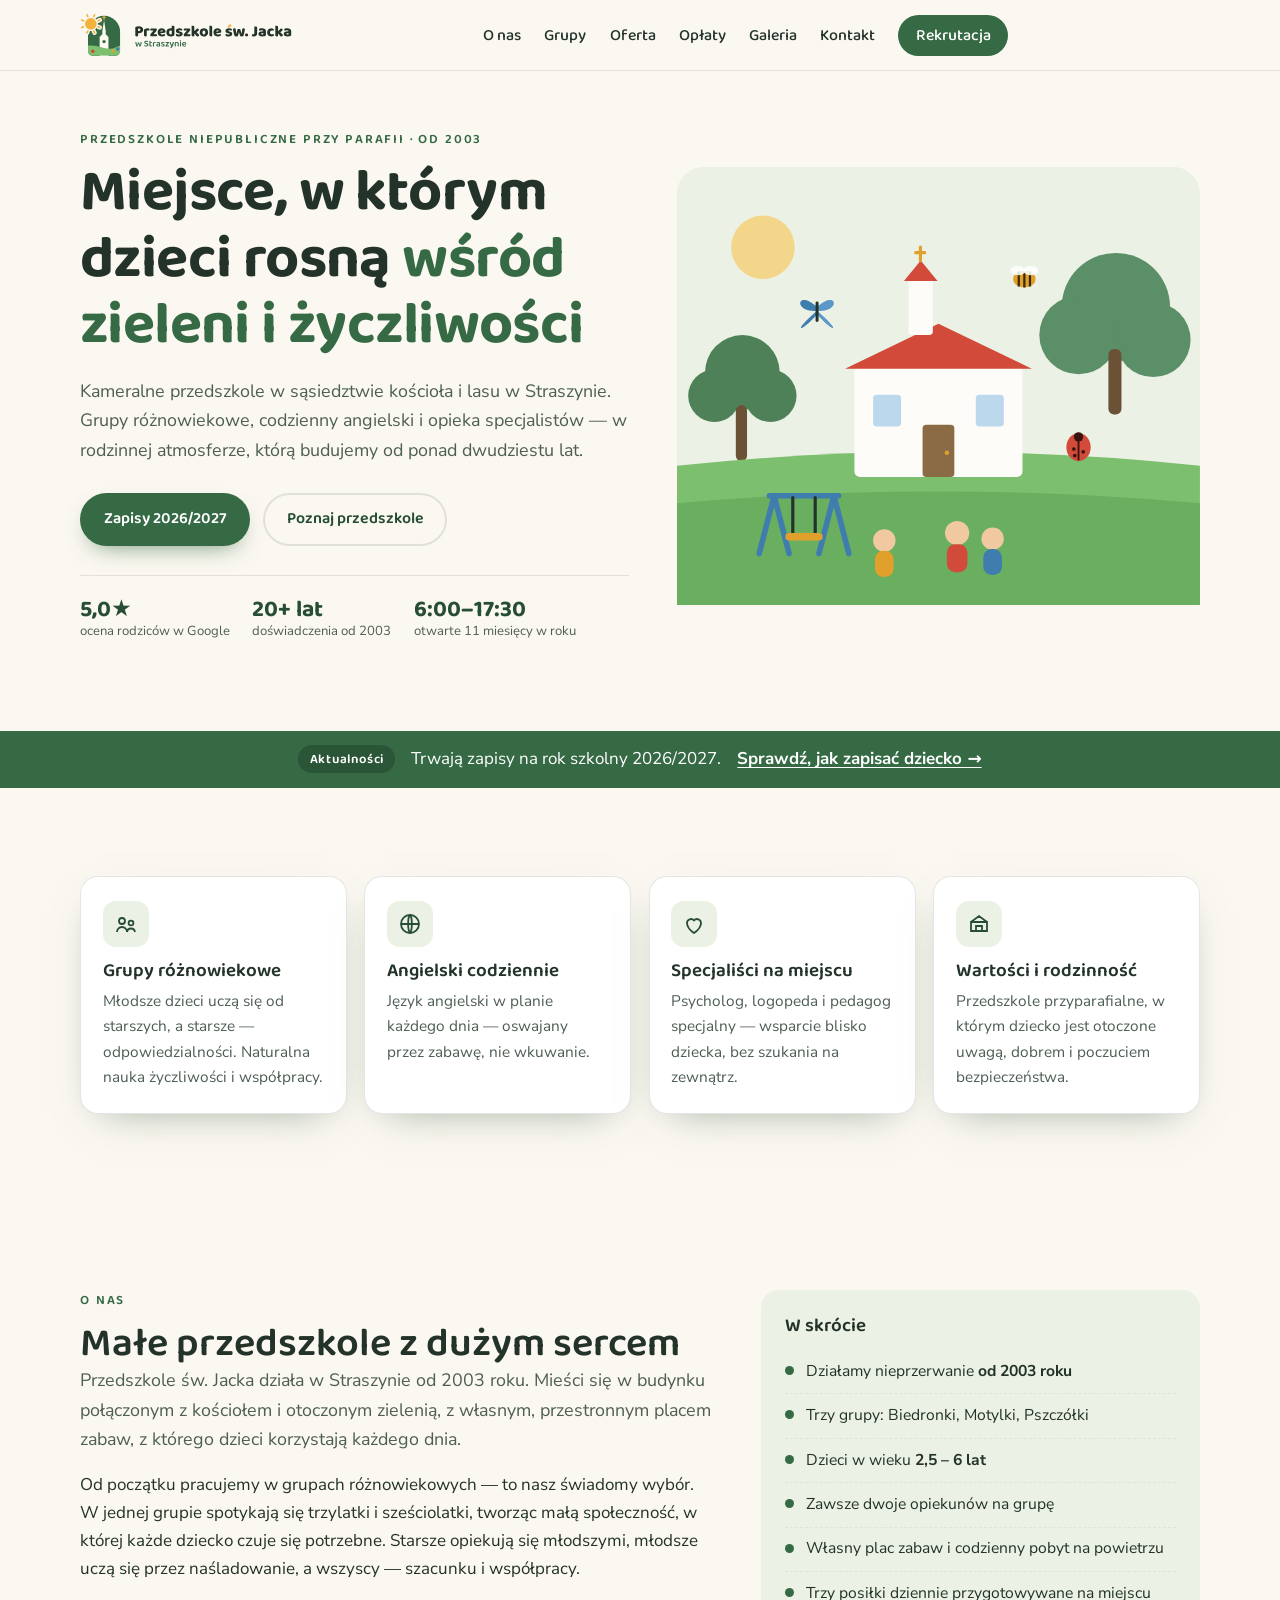
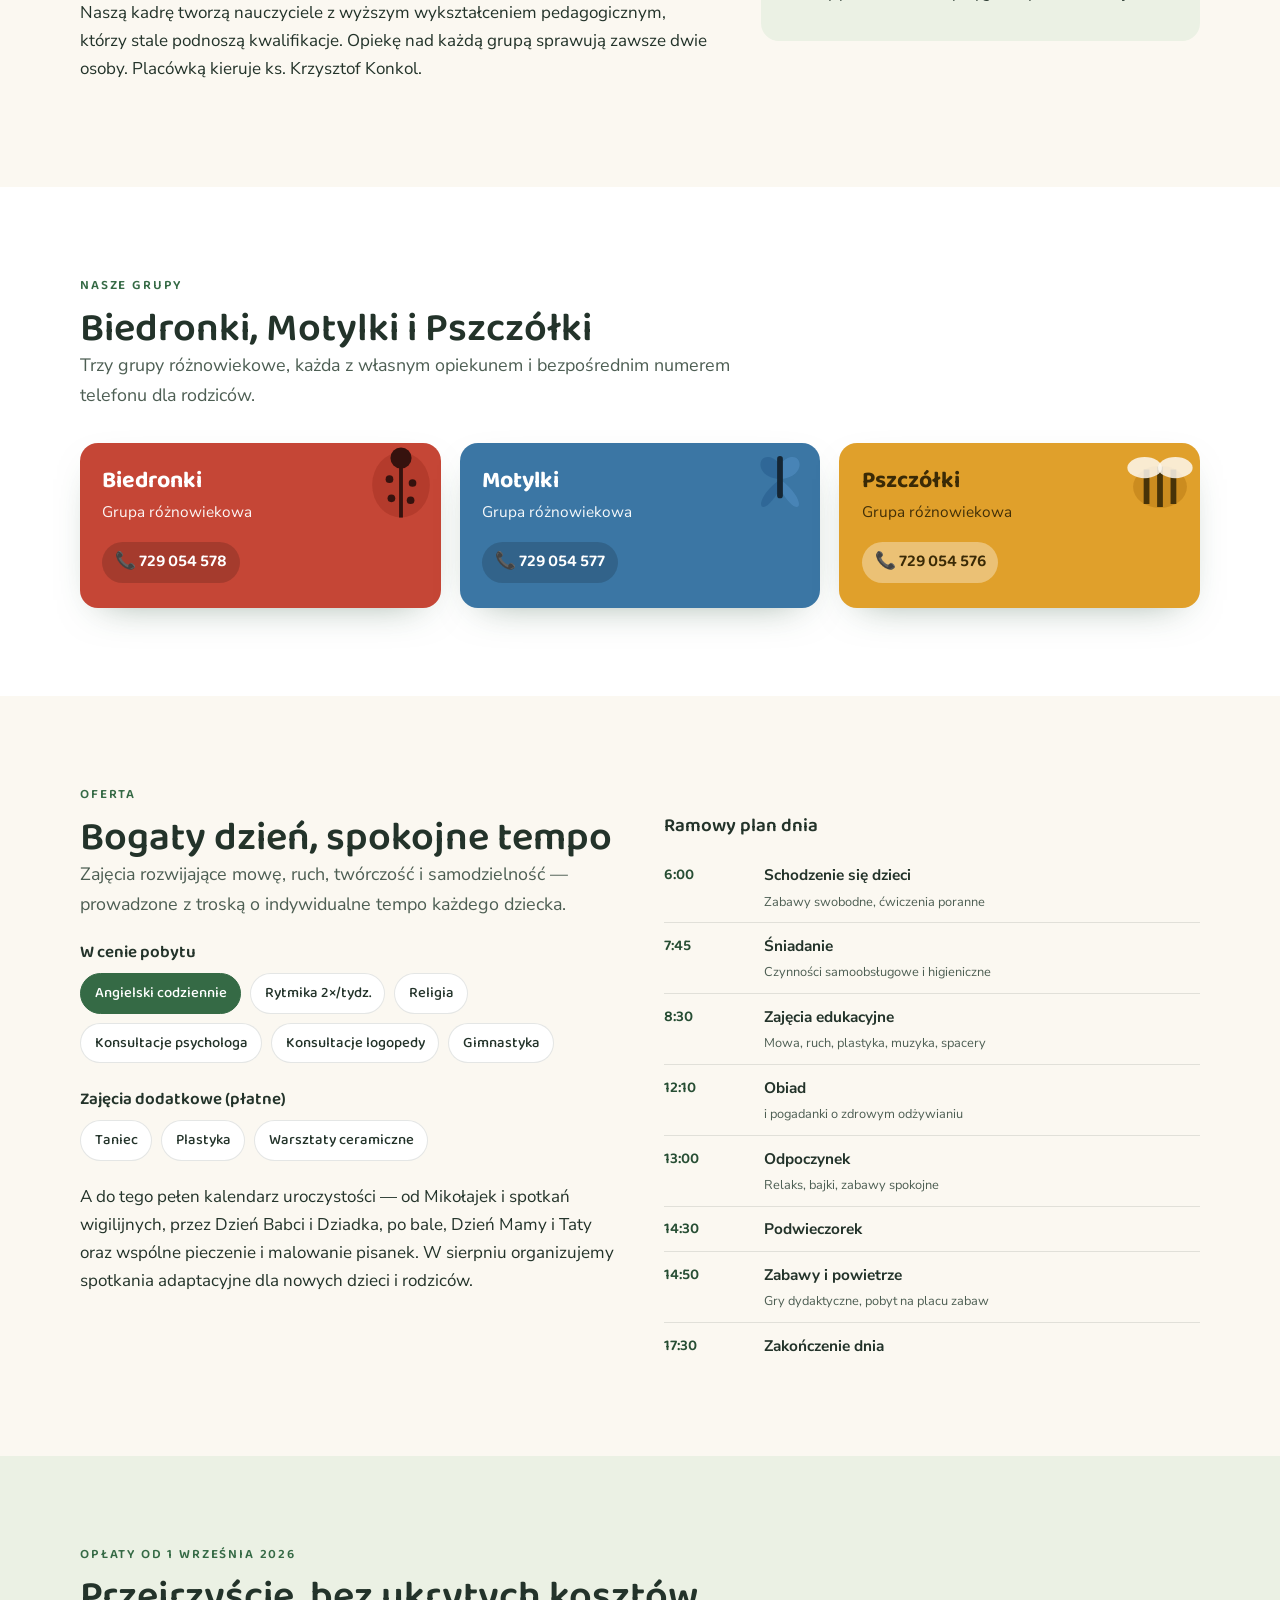
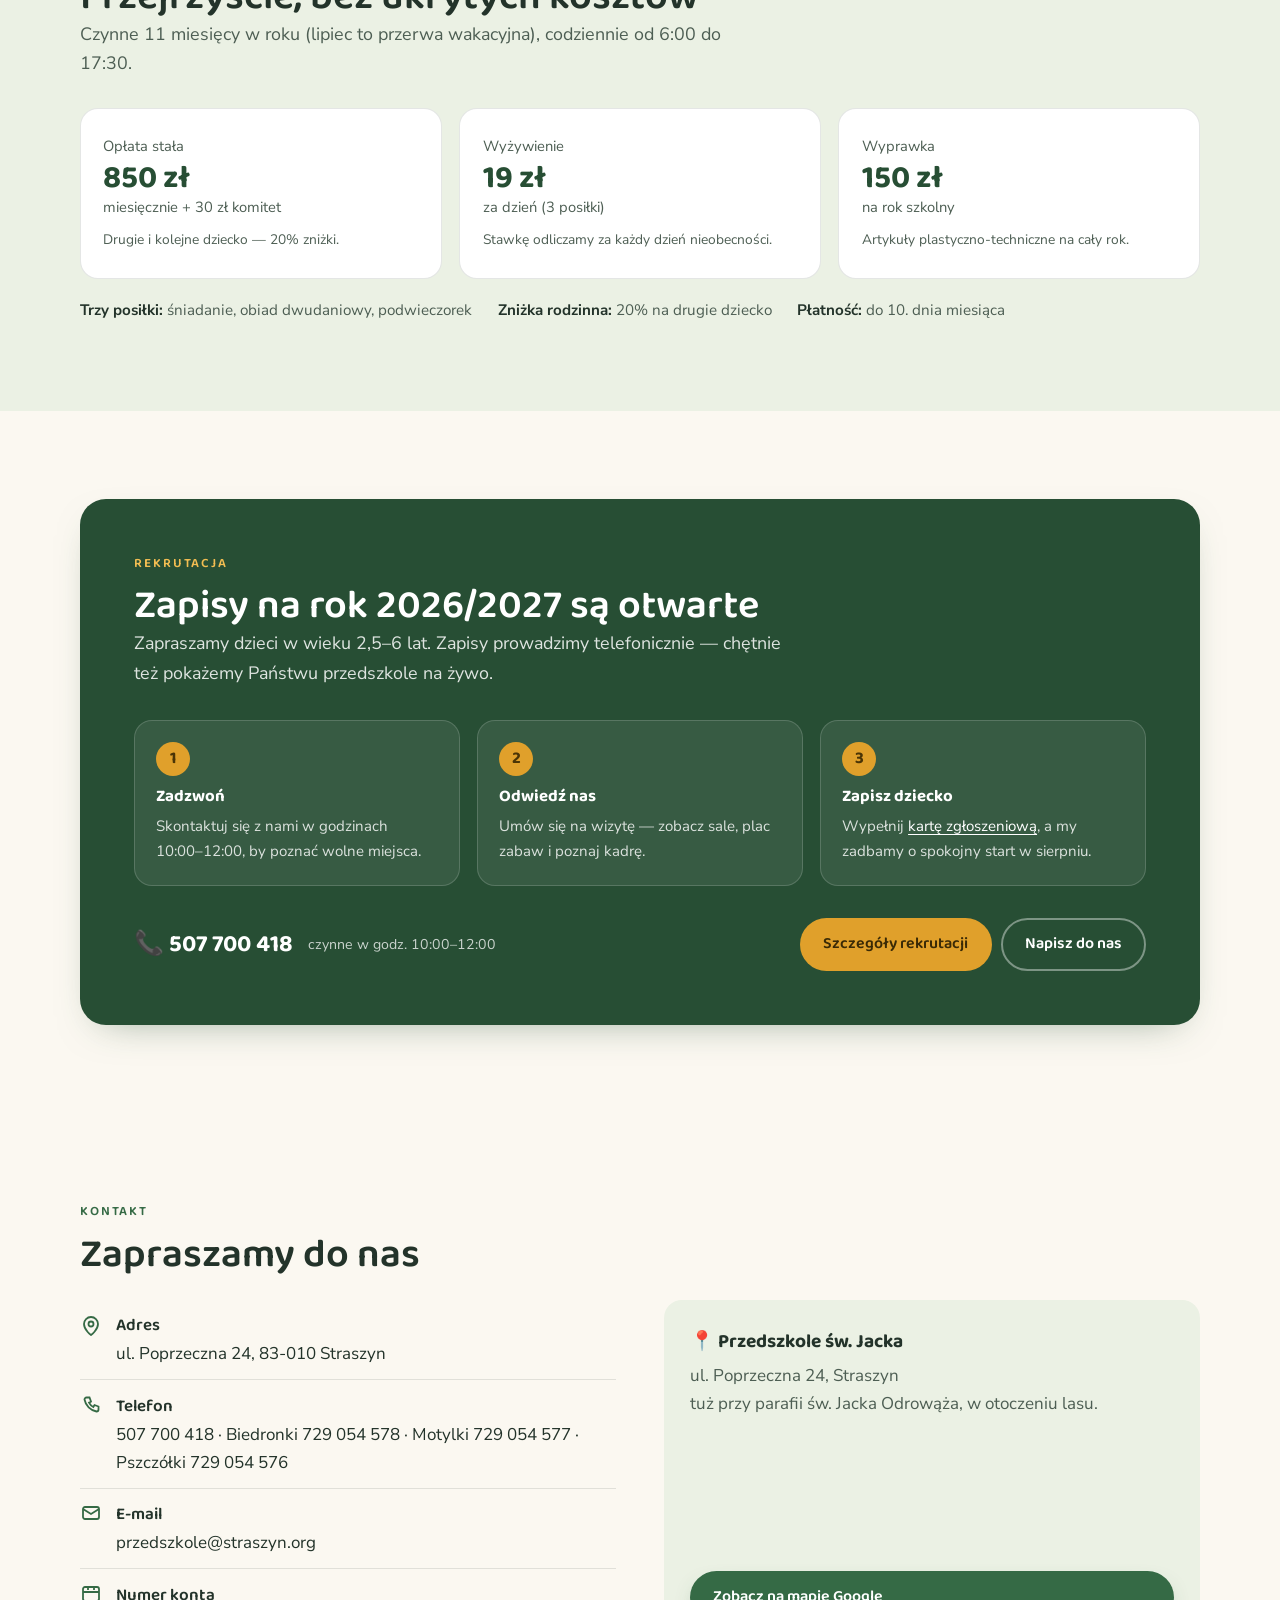
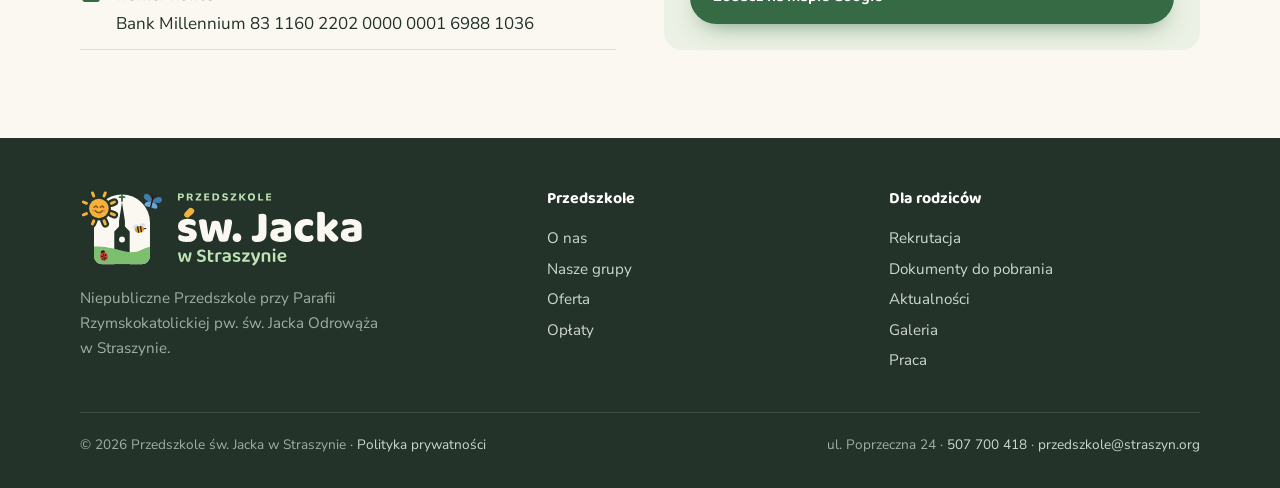
==== commit 5523185a: "Extract shared CSS/JS and replace inline styles with classes Every page carried its own copy of the " ====
--- a/index.html
+++ b/index.html
@@ -14,60 +14,11 @@
 <link rel="preconnect" href="https://fonts.googleapis.com">
 <link rel="preconnect" href="https://fonts.gstatic.com" crossorigin>
 <link href="https://fonts.googleapis.com/css2?family=Baloo+2:wght@500;600;700&amp;family=Nunito+Sans:opsz,wght@6..12,400;6..12,600;6..12,700&amp;display=swap" rel="stylesheet">
+<link rel="stylesheet" href="assets/css/style.css">
 <style>
-  :root{
-    --ink:#23332a; --ink-soft:#4d5e53;
-    --leaf:#356a45; --leaf-d:#274e34; --leaf-l:#5b8f68;
-    --paper:#fbf8f1; --sage:#ebf1e4; --sage-d:#dce7d0;
-    --biedronka:#d24a39; --motyl:#3f7dae; --pszczola:#e0a02b;
-    --biedronka-t:#c54636; --motyl-t:#3b76a4; --pszczola-l:#f2bd52; /* odcienie z kontrastem WCAG AA dla tekstu */
-    --line:rgba(35,51,42,.12);
-    --shadow:0 14px 40px -22px rgba(39,78,52,.55);
-    --r:18px;
-    --head:'Baloo 2',system-ui,sans-serif;
-    --body:'Nunito Sans',system-ui,sans-serif;
-  }
-  *{box-sizing:border-box}
-  html{scroll-behavior:smooth}
-  body{margin:0;background:var(--paper);color:var(--ink);font-family:var(--body);font-size:17px;line-height:1.65;-webkit-font-smoothing:antialiased}
-  h1,h2,h3{font-family:var(--head);font-weight:600;line-height:1.12;margin:0;color:var(--ink)}
+  section{padding:clamp(3.2rem,7vw,5.5rem) 0}
   h2{font-size:clamp(1.7rem,3.6vw,2.5rem)}
-  h3{font-size:1.18rem;font-weight:600}
-  p{margin:0 0 1rem}
-  a{color:var(--leaf-d);text-underline-offset:3px}
-  img,svg{max-width:100%;display:block}
-  .wrap{width:min(1120px,92vw);margin-inline:auto}
-  section{padding:clamp(3.2rem,7vw,5.5rem) 0;scroll-margin-top:78px}
-  .eyebrow{font-family:var(--head);font-weight:600;font-size:.82rem;letter-spacing:.14em;text-transform:uppercase;color:var(--leaf);margin:0 0 .6rem}
-  .lead{font-size:1.12rem;color:var(--ink-soft);max-width:60ch}
-  :focus-visible{outline:3px solid var(--leaf-l);outline-offset:3px;border-radius:6px}
-  .skip{position:absolute;left:-999px;top:10px;z-index:100;background:var(--leaf);color:#fff;padding:.6rem 1rem;border-radius:8px;font-family:var(--head);font-weight:600;text-decoration:none}
-  .skip:focus{left:10px}
-  .sr-only{position:absolute;width:1px;height:1px;padding:0;margin:-1px;overflow:hidden;clip:rect(0,0,0,0);white-space:nowrap;border:0}
-
-  /* buttons */
-  .btn{display:inline-flex;align-items:center;gap:.5rem;font-family:var(--head);font-weight:600;font-size:1rem;padding:.72rem 1.35rem;border-radius:100px;text-decoration:none;border:2px solid transparent;cursor:pointer;transition:transform .18s ease,box-shadow .18s ease,background .18s}
-  .btn-primary{background:var(--leaf);color:#fff;box-shadow:0 10px 24px -12px rgba(53,106,69,.8)}
-  .btn-primary:hover{transform:translateY(-2px);background:var(--leaf-d)}
-  .btn-ghost{background:transparent;color:var(--leaf-d);border-color:var(--line)}
-  .btn-ghost:hover{border-color:var(--leaf);background:#fff}
-  .btn-light{background:transparent;color:#fff;border-color:rgba(255,255,255,.4)}
-  .btn-light:hover{background:rgba(255,255,255,.12);border-color:#fff}
-
-  /* header */
-  header{position:sticky;top:0;z-index:50;background:rgba(251,248,241,.86);backdrop-filter:blur(10px);border-bottom:1px solid var(--line)}
-  .nav{display:flex;align-items:center;gap:1.5rem;padding:.7rem 0;justify-content:space-between}
-  .brand{display:flex;align-items:center;gap:.7rem;text-decoration:none;color:var(--ink)}
-  .brand .logo{height:48px;width:auto}
-  footer .brand .logo{height:84px}
-  .menu{display:flex;align-items:center;gap:1.45rem;list-style:none;margin:0;padding:0}
-  .menu a{font-family:var(--head);font-weight:500;font-size:1rem;color:var(--ink);text-decoration:none}
-  .menu a:hover{color:var(--leaf)}
-  .menu a.menu-cta{background:var(--leaf);color:#fff;padding:.5rem 1.1rem;border-radius:100px}
-  .menu a.menu-cta:hover{background:var(--leaf-d);color:#fff}
-  .nav-cta{display:flex;align-items:center;gap:.6rem}
-  .burger{display:none;background:none;border:0;padding:.4rem;cursor:pointer}
-  .burger span{display:block;width:24px;height:2.4px;background:var(--ink);border-radius:2px;margin:5px 0;transition:.25s}
+  .lead{max-width:60ch}
 
   /* hero */
   .hero{padding-top:clamp(2.2rem,5vw,3.6rem)}
@@ -79,45 +30,39 @@
   .trust div{display:flex;flex-direction:column}
   .trust b{font-family:var(--head);font-size:1.45rem;color:var(--leaf-d);line-height:1}
   .trust small{font-size:.82rem;color:var(--ink-soft)}
-  .hero-art{position:relative}
   .hero-art svg{width:100%;height:auto;filter:drop-shadow(var(--shadow))}
 
-  /* news strip */
+  /* pasek aktualności */
   .news{background:var(--leaf);color:#fff}
   .news .wrap{display:flex;align-items:center;gap:1rem;flex-wrap:wrap;justify-content:center;text-align:center;padding:.9rem 0}
-  .news .tag{font-family:var(--head);font-weight:600;background:rgba(0,0,0,.2);padding:.2rem .7rem;border-radius:100px;font-size:.82rem;letter-spacing:.06em}
   .news p{margin:0}
   .news a{color:#fff;font-weight:700}
-
-  /* feature cards */
-  .features{display:grid;grid-template-columns:repeat(4,1fr);gap:1.1rem}
-  .feat{background:#fff;border:1px solid var(--line);border-radius:var(--r);padding:1.5rem 1.35rem;box-shadow:var(--shadow)}
-  .feat .ic{width:46px;height:46px;border-radius:13px;display:grid;place-items:center;background:var(--sage);color:var(--leaf-d);margin-bottom:.9rem}
-  .feat h3{margin-bottom:.35rem}
-  .feat p{margin:0;font-size:.96rem;color:var(--ink-soft)}
-
-  /* about */
+  .news .tag{font-family:var(--head);font-weight:600;background:rgba(0,0,0,.2);padding:.2rem .7rem;border-radius:100px;font-size:.82rem;letter-spacing:.06em;text-decoration:none}
+
+  /* o nas */
   .about-grid{display:grid;grid-template-columns:1.3fr .9fr;gap:clamp(1.5rem,4vw,3rem);align-items:start}
   .facts{background:var(--sage);border-radius:var(--r);padding:1.6rem 1.5rem}
+  .facts h3{margin-bottom:.8rem}
+  .facts ul{margin:0;padding:0}
   .facts li{list-style:none;display:flex;gap:.7rem;align-items:flex-start;padding:.55rem 0;border-bottom:1px dashed var(--sage-d);font-size:.98rem}
-  .facts ul{margin:0;padding:0}
   .facts li:last-child{border:0}
   .facts .dot{margin-top:.45rem;width:9px;height:9px;border-radius:50%;flex:none;background:var(--leaf)}
 
-  /* groups */
-  #grupy{background:linear-gradient(180deg,#fff, #fff)}
+  /* grupy */
+  #grupy{background:#fff}
   .groups{display:grid;grid-template-columns:repeat(3,1fr);gap:1.2rem;margin-top:2rem}
   .group{border-radius:var(--r);padding:1.6rem 1.4rem;color:#fff;position:relative;overflow:hidden;box-shadow:var(--shadow)}
   .group h3{color:#fff;font-size:1.45rem;font-weight:700}
   .group p{font-size:.96rem;opacity:.95;margin:.3rem 0 1.1rem}
   .group .crit{position:absolute;right:-8px;top:-8px;width:96px;height:96px;opacity:.92}
   .group .tel{display:inline-flex;align-items:center;gap:.45rem;background:rgba(0,0,0,.16);padding:.4rem .8rem;border-radius:100px;font-family:var(--head);font-weight:600;text-decoration:none;color:#fff}
-  .g-bied{background:var(--biedronka-t)} .g-mot{background:var(--motyl-t)} .g-psz{background:var(--pszczola)}
-  .g-psz h3,.g-psz p,.g-psz .tel{color:#3a2a06}
-  .g-psz .tel{background:rgba(255,255,255,.35)}
-
-  /* offer */
+  .group.c-psz h3,.group.c-psz p,.group.c-psz .tel{color:var(--honey-ink)}
+  .group.c-psz .tel{background:rgba(255,255,255,.35)}
+
+  /* oferta */
   .offer-grid{display:grid;grid-template-columns:1fr 1fr;gap:clamp(1.5rem,4vw,3rem)}
+  .offer-grid h3{margin-bottom:1rem}
+  .offer-grid .label{margin:1.2rem 0 .3rem}
   .chips{display:flex;flex-wrap:wrap;gap:.55rem;margin:.4rem 0 1.4rem}
   .chip{font-family:var(--head);font-weight:500;font-size:.92rem;background:#fff;border:1px solid var(--line);padding:.45rem .85rem;border-radius:100px}
   .chip.hl{background:var(--leaf);color:#fff;border-color:var(--leaf)}
@@ -127,7 +72,7 @@
   .day time{font-family:var(--head);font-weight:600;color:var(--leaf-d)}
   .day small{color:var(--ink-soft)}
 
-  /* pricing */
+  /* opłaty */
   #oplaty{background:var(--sage)}
   .price-grid{display:grid;grid-template-columns:repeat(3,1fr);gap:1.1rem;margin:1.8rem 0 1.2rem}
   .price{background:#fff;border-radius:var(--r);padding:1.6rem 1.4rem;border:1px solid var(--line)}
@@ -138,56 +83,38 @@
   .price-note{display:flex;flex-wrap:wrap;gap:.6rem 1.6rem;font-size:.95rem;color:var(--ink-soft)}
   .price-note b{color:var(--ink)}
 
-  /* recruitment */
+  /* rekrutacja */
   .rekrut{background:var(--leaf-d);color:#fff;border-radius:26px;padding:clamp(2rem,5vw,3.4rem);box-shadow:var(--shadow)}
   .rekrut h2{color:#fff}
+  .rekrut .eyebrow{color:var(--pszczola-l)}
   .rekrut .lead{color:rgba(255,255,255,.85)}
   .steps{display:grid;grid-template-columns:repeat(3,1fr);gap:1.1rem;margin:2rem 0}
   .step{background:rgba(255,255,255,.08);border:1px solid rgba(255,255,255,.16);border-radius:var(--r);padding:1.3rem}
   .step b{font-family:var(--head);display:block;font-size:1.05rem;margin:.4rem 0 .25rem}
   .step .n{width:34px;height:34px;border-radius:50%;background:var(--pszczola);color:#4a3406;display:grid;place-items:center;font-family:var(--head);font-weight:700}
   .step p{margin:0;font-size:.94rem;color:rgba(255,255,255,.82)}
+  .step a{color:#fff}
   .rekrut-cta{display:flex;flex-wrap:wrap;align-items:center;gap:1rem}
   .rekrut-cta .phone{font-family:var(--head);font-weight:700;font-size:1.5rem;color:#fff;text-decoration:none}
   .rekrut-cta small{color:rgba(255,255,255,.75)}
-
-  /* contact */
+  .rekrut-cta .actions{margin-left:auto;gap:.6rem}
+
+  /* kontakt */
   .contact-grid{display:grid;grid-template-columns:1fr 1fr;gap:clamp(1.5rem,4vw,3rem)}
+  .cinfo ul{margin:0;padding:0}
   .cinfo li{list-style:none;display:flex;gap:.85rem;align-items:flex-start;padding:.7rem 0;border-bottom:1px solid var(--line)}
-  .cinfo ul{margin:0;padding:0}
   .cinfo .ic{color:var(--leaf);margin-top:.15rem;flex:none}
   .cinfo b{font-family:var(--head);font-weight:600}
-  .cinfo a{color:var(--ink);text-decoration:none}.cinfo a:hover{color:var(--leaf)}
+  .cinfo a{color:var(--ink);text-decoration:none}
+  .cinfo a:hover{color:var(--leaf)}
   .map-card{background:var(--sage);border-radius:var(--r);padding:1.6rem;display:flex;flex-direction:column;justify-content:space-between;min-height:260px}
   .map-card .pin{font-family:var(--head);font-weight:700;font-size:1.2rem}
-
-  /* footer */
-  footer{background:var(--ink);color:#cfd8cf;padding:3rem 0 2rem;font-size:.95rem}
-  .foot-grid{display:grid;grid-template-columns:1.4fr 1fr 1fr;gap:2rem}
-  footer h2{font-family:var(--head);color:#fff;font-size:1rem;font-weight:700;line-height:inherit;margin:0 0 .7rem}
-  footer a{color:#cfd8cf;text-decoration:none}footer a:hover{color:#fff}
-  footer ul{list-style:none;margin:0;padding:0;line-height:2}
-  .foot-bottom{margin-top:2.2rem;padding-top:1.3rem;border-top:1px solid rgba(255,255,255,.12);display:flex;justify-content:space-between;flex-wrap:wrap;gap:.6rem;font-size:.85rem;color:#9fb0a2}
-
-  .js .reveal{opacity:0;transform:translateY(18px);transition:opacity .6s ease,transform .6s ease}
-  .reveal.in{opacity:1;transform:none}
-  @media print{.js .reveal{opacity:1;transform:none;transition:none}header{position:static}}
+  .map-card p{margin:.3rem 0 0;color:var(--ink-soft)}
 
   @media(max-width:880px){
-    .features{grid-template-columns:1fr 1fr}
-    .hero-grid,.about-grid,.offer-grid,.contact-grid{grid-template-columns:1fr}
+    .hero-grid,.about-grid,.offer-grid,.contact-grid,.groups,.price-grid,.steps{grid-template-columns:1fr}
     .hero-art{order:-1;max-width:460px;margin-inline:auto}
-    .groups,.price-grid,.steps{grid-template-columns:1fr}
-    .foot-grid{grid-template-columns:1fr 1fr}
-    .menu{display:none}
-    .menu.open{display:flex;position:absolute;left:0;right:0;top:100%;flex-direction:column;align-items:stretch;background:var(--paper);border-bottom:1px solid var(--line);padding:1rem 6vw 1.4rem;gap:.4rem;box-shadow:var(--shadow)}
-    .menu.open li{width:100%}
-    .menu.open a{display:block;padding:.6rem 0;border-bottom:1px solid var(--line);font-size:1.05rem}
-    .menu.open a.menu-cta{display:inline-block;border-bottom:0;margin-top:.6rem;padding:.55rem 1.2rem}
-    .burger{display:block}
   }
-  @media(max-width:520px){.features{grid-template-columns:1fr}.foot-grid{grid-template-columns:1fr}}
-  @media(prefers-reduced-motion:reduce){*{animation:none!important;transition:none!important}.js .reveal{opacity:1;transform:none}}
   @media(prefers-reduced-motion:no-preference){
     .float1{animation:fl 6s ease-in-out infinite}
     .float2{animation:fl 7.5s ease-in-out infinite .8s}
@@ -195,6 +122,7 @@
     @keyframes fl{0%,100%{transform:translateY(0)}50%{transform:translateY(-9px)}}
   }
 </style>
+<script src="assets/js/main.js" defer></script>
 </head>
 <body>
 
@@ -232,7 +160,7 @@
       <p class="eyebrow">Przedszkole niepubliczne przy parafii · od 2003</p>
       <h1>Miejsce, w którym dzieci rosną <em>wśród zieleni i życzliwości</em></h1>
       <p class="lead">Kameralne przedszkole w sąsiedztwie kościoła i lasu w Straszynie. Grupy różnowiekowe, codzienny angielski i opieka specjalistów — w rodzinnej atmosferze, którą budujemy od ponad dwudziestu lat.</p>
-      <div style="display:flex;gap:.8rem;flex-wrap:wrap">
+      <div class="actions">
         <a class="btn btn-primary" href="#rekrutacja">Zapisy 2026/2027</a>
         <a class="btn btn-ghost" href="#o-nas">Poznaj przedszkole</a>
       </div>
@@ -308,7 +236,7 @@
 <!-- ===== NEWS STRIP ===== -->
 <div class="news">
   <div class="wrap">
-    <a class="tag" href="aktualnosci.html" style="text-decoration:none">Aktualności</a>
+    <a class="tag" href="aktualnosci.html">Aktualności</a>
     <p>Trwają zapisy na rok szkolny 2026/2027.</p>
     <a href="#rekrutacja">Sprawdź, jak zapisać dziecko →</a>
   </div>
@@ -354,7 +282,7 @@
       <p>Naszą kadrę tworzą nauczyciele z wyższym wykształceniem pedagogicznym, którzy stale podnoszą kwalifikacje. Opiekę nad każdą grupą sprawują zawsze dwie osoby. Placówką kieruje ks. Krzysztof Konkol.</p>
     </div>
     <div class="facts reveal">
-      <h3 style="margin-bottom:.8rem">W skrócie</h3>
+      <h3>W skrócie</h3>
       <ul>
         <li><span class="dot"></span><span>Działamy nieprzerwanie <b>od 2003 roku</b></span></li>
         <li><span class="dot"></span><span>Trzy grupy: Biedronki, Motylki, Pszczółki</span></li>
@@ -374,19 +302,19 @@
     <h2 class="reveal">Biedronki, Motylki i Pszczółki</h2>
     <p class="lead reveal">Trzy grupy różnowiekowe, każda z własnym opiekunem i bezpośrednim numerem telefonu dla rodziców.</p>
     <div class="groups">
-      <div class="group g-bied reveal">
+      <div class="group c-bied reveal">
         <svg class="crit" viewBox="0 0 100 100" aria-hidden="true"><ellipse cx="50" cy="52" rx="30" ry="34" fill="#b23b2c"/><path d="M50 18v68" stroke="#2a0f0b" stroke-width="4"/><circle cx="50" cy="24" r="11" fill="#2a0f0b"/><circle cx="38" cy="46" r="4" fill="#2a0f0b"/><circle cx="62" cy="50" r="4" fill="#2a0f0b"/><circle cx="40" cy="66" r="4" fill="#2a0f0b"/><circle cx="60" cy="68" r="4" fill="#2a0f0b"/></svg>
         <h3>Biedronki</h3>
         <p>Grupa różnowiekowa</p>
         <a class="tel" href="tel:+48729054578">📞 729 054 578</a>
       </div>
-      <div class="group g-mot reveal">
+      <div class="group c-mot reveal">
         <svg class="crit" viewBox="0 0 100 100" aria-hidden="true"><path d="M50 30C28 8 18 44 50 46C18 70 30 92 50 56" fill="#2f6796"/><path d="M50 30C72 8 82 44 50 46C82 70 70 92 50 56" fill="#4a86b8"/><rect x="47" y="22" width="6" height="44" rx="3" fill="#13202b"/></svg>
         <h3>Motylki</h3>
         <p>Grupa różnowiekowa</p>
         <a class="tel" href="tel:+48729054577">📞 729 054 577</a>
       </div>
-      <div class="group g-psz reveal">
+      <div class="group c-psz reveal">
         <svg class="crit" viewBox="0 0 100 100" aria-hidden="true"><ellipse cx="50" cy="54" rx="28" ry="22" fill="#c98a1f"/><path d="M36 36v36M50 33v42M64 36v36" stroke="#3a2a06" stroke-width="6"/><ellipse cx="34" cy="34" rx="18" ry="11" fill="#fff" opacity=".85"/><ellipse cx="66" cy="34" rx="18" ry="11" fill="#fff" opacity=".85"/></svg>
         <h3>Pszczółki</h3>
         <p>Grupa różnowiekowa</p>
@@ -404,7 +332,7 @@
       <div class="reveal">
         <h2>Bogaty dzień, spokojne tempo</h2>
         <p class="lead">Zajęcia rozwijające mowę, ruch, twórczość i samodzielność — prowadzone z troską o indywidualne tempo każdego dziecka.</p>
-        <p style="font-family:var(--head);font-weight:600;margin:1.2rem 0 .3rem">W cenie pobytu</p>
+        <p class="label">W cenie pobytu</p>
         <div class="chips">
           <span class="chip hl">Angielski codziennie</span>
           <span class="chip">Rytmika 2×/tydz.</span>
@@ -413,16 +341,16 @@
           <span class="chip">Konsultacje logopedy</span>
           <span class="chip">Gimnastyka</span>
         </div>
-        <p style="font-family:var(--head);font-weight:600;margin:.4rem 0 .3rem">Zajęcia dodatkowe (płatne)</p>
+        <p class="label">Zajęcia dodatkowe (płatne)</p>
         <div class="chips">
           <span class="chip">Taniec</span>
           <span class="chip">Plastyka</span>
           <span class="chip">Warsztaty ceramiczne</span>
         </div>
-        <p style="margin-top:1rem">A do tego pełen kalendarz uroczystości — od Mikołajek i spotkań wigilijnych, przez Dzień Babci i Dziadka, po bale, Dzień Mamy i Taty oraz wspólne pieczenie i malowanie pisanek. W sierpniu organizujemy spotkania adaptacyjne dla nowych dzieci i rodziców.</p>
+        <p>A do tego pełen kalendarz uroczystości — od Mikołajek i spotkań wigilijnych, przez Dzień Babci i Dziadka, po bale, Dzień Mamy i Taty oraz wspólne pieczenie i malowanie pisanek. W sierpniu organizujemy spotkania adaptacyjne dla nowych dzieci i rodziców.</p>
       </div>
       <div class="reveal">
-        <h3 style="margin-bottom:1rem">Ramowy plan dnia</h3>
+        <h3>Ramowy plan dnia</h3>
         <ul class="day">
           <li><time datetime="06:00">6:00</time><div><b>Schodzenie się dzieci</b><br><small>Zabawy swobodne, ćwiczenia poranne</small></div></li>
           <li><time datetime="07:45">7:45</time><div><b>Śniadanie</b><br><small>Czynności samoobsługowe i higieniczne</small></div></li>
@@ -461,19 +389,19 @@
 <section id="rekrutacja">
   <div class="wrap">
     <div class="rekrut reveal">
-      <p class="eyebrow" style="color:var(--pszczola-l)">Rekrutacja</p>
+      <p class="eyebrow">Rekrutacja</p>
       <h2>Zapisy na rok 2026/2027 są otwarte</h2>
       <p class="lead">Zapraszamy dzieci w wieku 2,5–6 lat. Zapisy prowadzimy telefonicznie — chętnie też pokażemy Państwu przedszkole na żywo.</p>
       <div class="steps">
         <div class="step"><div class="n">1</div><b>Zadzwoń</b><p>Skontaktuj się z nami w godzinach 10:00–12:00, by poznać wolne miejsca.</p></div>
         <div class="step"><div class="n">2</div><b>Odwiedź nas</b><p>Umów się na wizytę — zobacz sale, plac zabaw i poznaj kadrę.</p></div>
-        <div class="step"><div class="n">3</div><b>Zapisz dziecko</b><p>Wypełnij <a href="dokumenty.html#karta" style="color:#fff">kartę zgłoszeniową</a>, a my zadbamy o spokojny start w sierpniu.</p></div>
+        <div class="step"><div class="n">3</div><b>Zapisz dziecko</b><p>Wypełnij <a href="dokumenty.html#karta">kartę zgłoszeniową</a>, a my zadbamy o spokojny start w sierpniu.</p></div>
       </div>
       <div class="rekrut-cta">
         <a class="phone" href="tel:+48507700418">📞 507 700 418</a>
         <small>czynne w godz. 10:00–12:00</small>
-        <div style="margin-left:auto;display:flex;gap:.6rem;flex-wrap:wrap">
-          <a class="btn btn-primary" style="background:var(--pszczola);color:#3a2a06" href="rekrutacja.html">Szczegóły rekrutacji</a>
+        <div class="actions">
+          <a class="btn btn-honey" href="rekrutacja.html">Szczegóły rekrutacji</a>
           <a class="btn btn-light" href="mailto:przedszkole@straszyn.org">Napisz do nas</a>
         </div>
       </div>
@@ -485,7 +413,7 @@
 <section id="kontakt">
   <div class="wrap">
     <p class="eyebrow">Kontakt</p>
-    <h2 class="reveal" style="margin-bottom:1.6rem">Zapraszamy do nas</h2>
+    <h2 class="reveal section-title">Zapraszamy do nas</h2>
     <div class="contact-grid">
       <div class="cinfo reveal">
         <ul>
@@ -498,7 +426,7 @@
       <div class="map-card reveal">
         <div>
           <div class="pin">📍 Przedszkole św. Jacka</div>
-          <p style="margin:.3rem 0 0;color:var(--ink-soft)">ul. Poprzeczna 24, Straszyn<br>tuż przy parafii św. Jacka Odrowąża, w otoczeniu lasu.</p>
+          <p>ul. Poprzeczna 24, Straszyn<br>tuż przy parafii św. Jacka Odrowąża, w otoczeniu lasu.</p>
         </div>
         <a class="btn btn-primary" href="https://www.google.com/maps/search/?api=1&query=Przedszkole+%C5%9Bw.+Jacka+Poprzeczna+24+Straszyn" target="_blank" rel="noopener">Zobacz na mapie Google</a>
       </div>
@@ -512,10 +440,10 @@
   <div class="wrap">
     <div class="foot-grid">
       <div>
-        <a class="brand" href="#start" aria-label="Przedszkole św. Jacka w Straszynie — strona główna" style="margin-bottom:1rem">
+        <a class="brand" href="#start" aria-label="Przedszkole św. Jacka w Straszynie — strona główna">
           <img class="logo" src="brand/logo/svg/logo-poziome-negatyw.svg" alt="" height="84">
         </a>
-        <p style="max-width:34ch;color:#9fb0a2">Niepubliczne Przedszkole przy Parafii Rzymskokatolickiej pw. św. Jacka Odrowąża w Straszynie.</p>
+        <p class="foot-about">Niepubliczne Przedszkole przy Parafii Rzymskokatolickiej pw. św. Jacka Odrowąża w Straszynie.</p>
       </div>
       <div>
         <h2>Przedszkole</h2>
@@ -543,15 +471,5 @@
     </div>
   </div>
 </footer>
-
-<script>
-  const burger=document.getElementById('burger'),menu=document.getElementById('menu');
-  burger.addEventListener('click',()=>{const o=menu.classList.toggle('open');burger.setAttribute('aria-expanded',o)});
-  const closeMenu=()=>{menu.classList.remove('open');burger.setAttribute('aria-expanded',false)};
-  menu.querySelectorAll('a').forEach(a=>a.addEventListener('click',closeMenu));
-  document.addEventListener('keydown',e=>{if(e.key==='Escape'&&menu.classList.contains('open')){closeMenu();burger.focus()}});
-  const io=new IntersectionObserver((es)=>{es.forEach(e=>{if(e.isIntersecting){e.target.classList.add('in');io.unobserve(e.target)}})},{threshold:.12});
-  document.querySelectorAll('.reveal').forEach(el=>io.observe(el));
-</script>
 </body>
 </html>
--- a/assets/css/style.css
+++ b/assets/css/style.css
@@ -0,0 +1,163 @@
+/* Przedszkole św. Jacka w Straszynie — style wspólne dla wszystkich stron.
+   Style używane tylko na jednej stronie zostają w jej <style>. */
+
+:root{
+  --ink:#23332a; --ink-soft:#4d5e53;
+  --leaf:#356a45; --leaf-d:#274e34; --leaf-l:#5b8f68;
+  --paper:#fbf8f1; --sage:#ebf1e4; --sage-d:#dce7d0;
+  --biedronka:#d24a39; --motyl:#3f7dae; --pszczola:#e0a02b;
+  --biedronka-t:#c54636; --motyl-t:#3b76a4; --pszczola-l:#f2bd52; /* odcienie z kontrastem WCAG AA dla tekstu */
+  --honey-ink:#3a2a06; /* tekst na tle pszczółkowym */
+  --line:rgba(35,51,42,.12);
+  --shadow:0 14px 40px -22px rgba(39,78,52,.55);
+  --r:18px;
+  --head:'Baloo 2',system-ui,sans-serif;
+  --body:'Nunito Sans',system-ui,sans-serif;
+}
+
+/* podstawy */
+*{box-sizing:border-box}
+html{scroll-behavior:smooth}
+body{margin:0;background:var(--paper);color:var(--ink);font-family:var(--body);font-size:17px;line-height:1.65;-webkit-font-smoothing:antialiased}
+h1,h2,h3{font-family:var(--head);font-weight:600;line-height:1.12;margin:0;color:var(--ink)}
+h2{font-size:clamp(1.6rem,3.4vw,2.3rem)}
+h3{font-size:1.18rem}
+p{margin:0 0 1rem}
+a{color:var(--leaf-d);text-underline-offset:3px}
+img,svg{max-width:100%;display:block}
+[hidden]{display:none!important}
+.wrap{width:min(1120px,92vw);margin-inline:auto}
+section{padding:clamp(2.8rem,6vw,4.6rem) 0;scroll-margin-top:78px}
+section.flush{padding-top:0}
+.eyebrow{font-family:var(--head);font-weight:600;font-size:.82rem;letter-spacing:.14em;text-transform:uppercase;color:var(--leaf);margin:0 0 .6rem}
+.lead{font-size:1.12rem;color:var(--ink-soft);max-width:62ch}
+.label{font-family:var(--head);font-weight:600;color:var(--ink)}
+.section-title{margin-bottom:1.4rem}
+.actions{display:flex;gap:.8rem;flex-wrap:wrap}
+:focus-visible{outline:3px solid var(--leaf-l);outline-offset:3px;border-radius:6px}
+.skip{position:absolute;left:-999px;top:10px;z-index:100;background:var(--leaf);color:#fff;padding:.6rem 1rem;border-radius:8px;font-family:var(--head);font-weight:600;text-decoration:none}
+.skip:focus{left:10px}
+.sr-only{position:absolute;width:1px;height:1px;padding:0;margin:-1px;overflow:hidden;clip:rect(0,0,0,0);white-space:nowrap;border:0}
+.sprite{position:absolute;width:0;height:0;overflow:hidden}
+
+/* przyciski */
+.btn{display:inline-flex;align-items:center;gap:.5rem;font-family:var(--head);font-weight:600;font-size:1rem;padding:.72rem 1.35rem;border-radius:100px;text-decoration:none;border:2px solid transparent;cursor:pointer;transition:transform .18s ease,box-shadow .18s ease,background .18s}
+.btn-primary{background:var(--leaf);color:#fff;box-shadow:0 10px 24px -12px rgba(53,106,69,.8)}
+.btn-primary:hover{transform:translateY(-2px);background:var(--leaf-d)}
+.btn-honey{background:var(--pszczola);color:var(--honey-ink)}
+.btn-honey:hover{transform:translateY(-2px);background:var(--pszczola-l)}
+.btn-ghost{background:transparent;color:var(--leaf-d);border-color:var(--line)}
+.btn-ghost:hover{border-color:var(--leaf);background:#fff}
+.btn-light{background:transparent;color:#fff;border-color:rgba(255,255,255,.4)}
+.btn-light:hover{background:rgba(255,255,255,.12);border-color:#fff}
+
+/* nagłówek */
+header{position:sticky;top:0;z-index:50;background:rgba(251,248,241,.86);backdrop-filter:blur(10px);border-bottom:1px solid var(--line)}
+.nav{display:flex;align-items:center;gap:1.5rem;padding:.7rem 0;justify-content:space-between}
+.brand{display:flex;align-items:center;gap:.7rem;text-decoration:none;color:var(--ink)}
+.brand .logo{height:48px;width:auto}
+.menu{display:flex;align-items:center;gap:1.45rem;list-style:none;margin:0;padding:0}
+.menu a{font-family:var(--head);font-weight:500;font-size:1rem;color:var(--ink);text-decoration:none}
+.menu a:hover,.menu a[aria-current="page"]{color:var(--leaf)}
+.menu a.menu-cta{background:var(--leaf);color:#fff;padding:.5rem 1.1rem;border-radius:100px}
+.menu a.menu-cta:hover,.menu a.menu-cta[aria-current="page"]{background:var(--leaf-d);color:#fff}
+.nav-cta{display:flex;align-items:center;gap:.6rem}
+.burger{display:none;background:none;border:0;padding:.4rem;cursor:pointer}
+.burger span{display:block;width:24px;height:2.4px;background:var(--ink);border-radius:2px;margin:5px 0}
+
+/* nagłówek podstrony */
+.page-hero{background:var(--sage);padding:clamp(2.4rem,5vw,3.6rem) 0}
+.page-hero h1{font-size:clamp(2rem,4.6vw,3rem);font-weight:700}
+.page-hero .lead{margin-top:.8rem}
+.page-hero .actions{margin-top:1.4rem}
+.crumbs{font-size:.9rem;color:var(--ink-soft);margin-bottom:.8rem}
+.crumbs a{color:var(--ink-soft);text-decoration:none}
+.crumbs a:hover{color:var(--leaf)}
+
+/* ramka z informacją */
+.note{background:#fff;border:1px dashed var(--leaf-l);border-radius:14px;padding:1rem 1.2rem;display:flex;gap:.8rem;align-items:flex-start;margin-bottom:1.4rem;font-size:.95rem;color:var(--ink-soft)}
+.note svg{color:var(--leaf);flex:none;margin-top:.15rem}
+.page-hero .note{margin:1.4rem 0 0}
+
+/* karty z ikoną (strona główna, praca) */
+.features{display:grid;grid-template-columns:repeat(4,1fr);gap:1.1rem}
+.feat{background:#fff;border:1px solid var(--line);border-radius:var(--r);padding:1.5rem 1.35rem;box-shadow:var(--shadow)}
+.feat .ic{width:46px;height:46px;border-radius:13px;display:grid;place-items:center;background:var(--sage);color:var(--leaf-d);margin-bottom:.9rem}
+.feat h3{margin-bottom:.35rem}
+.feat p{margin:0;font-size:.96rem;color:var(--ink-soft)}
+
+/* dwie kolumny paneli */
+.two{display:grid;grid-template-columns:1fr 1fr;gap:clamp(1.5rem,4vw,2.6rem)}
+.panel{background:#fff;border:1px solid var(--line);border-radius:var(--r);padding:1.7rem;box-shadow:var(--shadow)}
+.panel h2{margin-bottom:.4rem}
+.panel h3{margin-bottom:.8rem}
+.ticks{list-style:none;margin:0;padding:0}
+.ticks li{display:flex;gap:.7rem;padding:.5rem 0;align-items:flex-start}
+.ticks svg{color:var(--leaf);flex:none;margin-top:.2rem}
+
+/* lista dokumentów */
+.docs{list-style:none;margin:.4rem 0 0;padding:0}
+.docs li{display:flex;align-items:center;gap:.8rem;padding:.8rem 0;border-bottom:1px solid var(--line);scroll-margin-top:90px}
+.docs li:last-child{border:0}
+.docs .file{width:40px;height:40px;border-radius:11px;background:var(--sage);color:var(--leaf-d);display:grid;place-items:center;flex:none}
+.docs b{font-family:var(--head);font-weight:600}
+.docs small{color:var(--ink-soft);display:block;font-size:.86rem}
+.docs .dl{margin-left:auto;text-decoration:none;font-family:var(--head);font-weight:600;color:var(--leaf-d);white-space:nowrap}
+.docs .dl.soon{color:var(--ink-soft);cursor:default;font-size:.88rem}
+
+/* ciemny pas z wezwaniem do działania */
+.cta-band{background:var(--leaf-d);color:#fff;border-radius:26px;padding:clamp(2rem,5vw,3rem);box-shadow:var(--shadow)}
+.cta-band h2{color:#fff}
+.cta-band .lead{color:rgba(255,255,255,.85)}
+.cta-band .eyebrow{color:var(--pszczola-l)}
+.cta-band small{color:rgba(255,255,255,.78)}
+.cta-band.centered{text-align:center}
+.cta-band.centered .lead{margin:.6rem auto 1.4rem}
+.cta-band.centered .actions{justify-content:center}
+.cta-band.split{display:grid;grid-template-columns:1.3fr 1fr;gap:2rem;align-items:center}
+.cta-band .box{background:rgba(255,255,255,.08);border:1px solid rgba(255,255,255,.16);border-radius:var(--r);padding:1.5rem;text-align:center}
+.cta-band .box hr{border:0;border-top:1px solid rgba(255,255,255,.16);margin:1rem 0}
+
+/* kolory grup (galeria, aktualności) */
+.c-bied{background:var(--biedronka-t)}
+.c-mot{background:var(--motyl-t)}
+.c-psz{background:var(--pszczola)}
+.c-leaf{background:var(--leaf)}
+
+/* stopka */
+footer{background:var(--ink);color:#cfd8cf;padding:3rem 0 2rem;font-size:.95rem}
+footer .brand{margin-bottom:1rem}
+footer .brand .logo{height:84px}
+.foot-about{max-width:34ch;color:#9fb0a2}
+.foot-grid{display:grid;grid-template-columns:1.4fr 1fr 1fr;gap:2rem}
+footer h2{font-family:var(--head);color:#fff;font-size:1rem;font-weight:700;line-height:inherit;margin:0 0 .7rem}
+footer a{color:#cfd8cf;text-decoration:none}
+footer a:hover{color:#fff}
+footer ul{list-style:none;margin:0;padding:0;line-height:2}
+.foot-bottom{margin-top:2.2rem;padding-top:1.3rem;border-top:1px solid rgba(255,255,255,.12);display:flex;justify-content:space-between;flex-wrap:wrap;gap:.6rem;font-size:.85rem;color:#9fb0a2}
+
+/* pojawianie się przy przewijaniu (klasa .js ustawiana w <head>) */
+.js .reveal{opacity:0;transform:translateY(18px);transition:opacity .6s ease,transform .6s ease}
+.reveal.in{opacity:1;transform:none}
+
+@media print{.js .reveal{opacity:1;transform:none;transition:none}header{position:static}}
+
+@media(max-width:880px){
+  .features,.foot-grid{grid-template-columns:1fr 1fr}
+  .two,.cta-band.split{grid-template-columns:1fr}
+  .menu{display:none}
+  .menu.open{display:flex;position:absolute;left:0;right:0;top:100%;flex-direction:column;align-items:stretch;background:var(--paper);border-bottom:1px solid var(--line);padding:1rem 6vw 1.4rem;gap:.4rem;box-shadow:var(--shadow)}
+  .menu.open li{width:100%}
+  .menu.open a{display:block;padding:.6rem 0;border-bottom:1px solid var(--line);font-size:1.05rem}
+  .menu.open a.menu-cta{display:inline-block;border-bottom:0;margin-top:.6rem;padding:.55rem 1.2rem}
+  .burger{display:block}
+}
+@media(max-width:520px){
+  .features,.foot-grid{grid-template-columns:1fr}
+  .panel{padding:1.3rem 1.15rem}
+}
+@media(prefers-reduced-motion:reduce){
+  *{animation:none!important;transition:none!important}
+  html{scroll-behavior:auto}
+  .js .reveal{opacity:1;transform:none}
+}
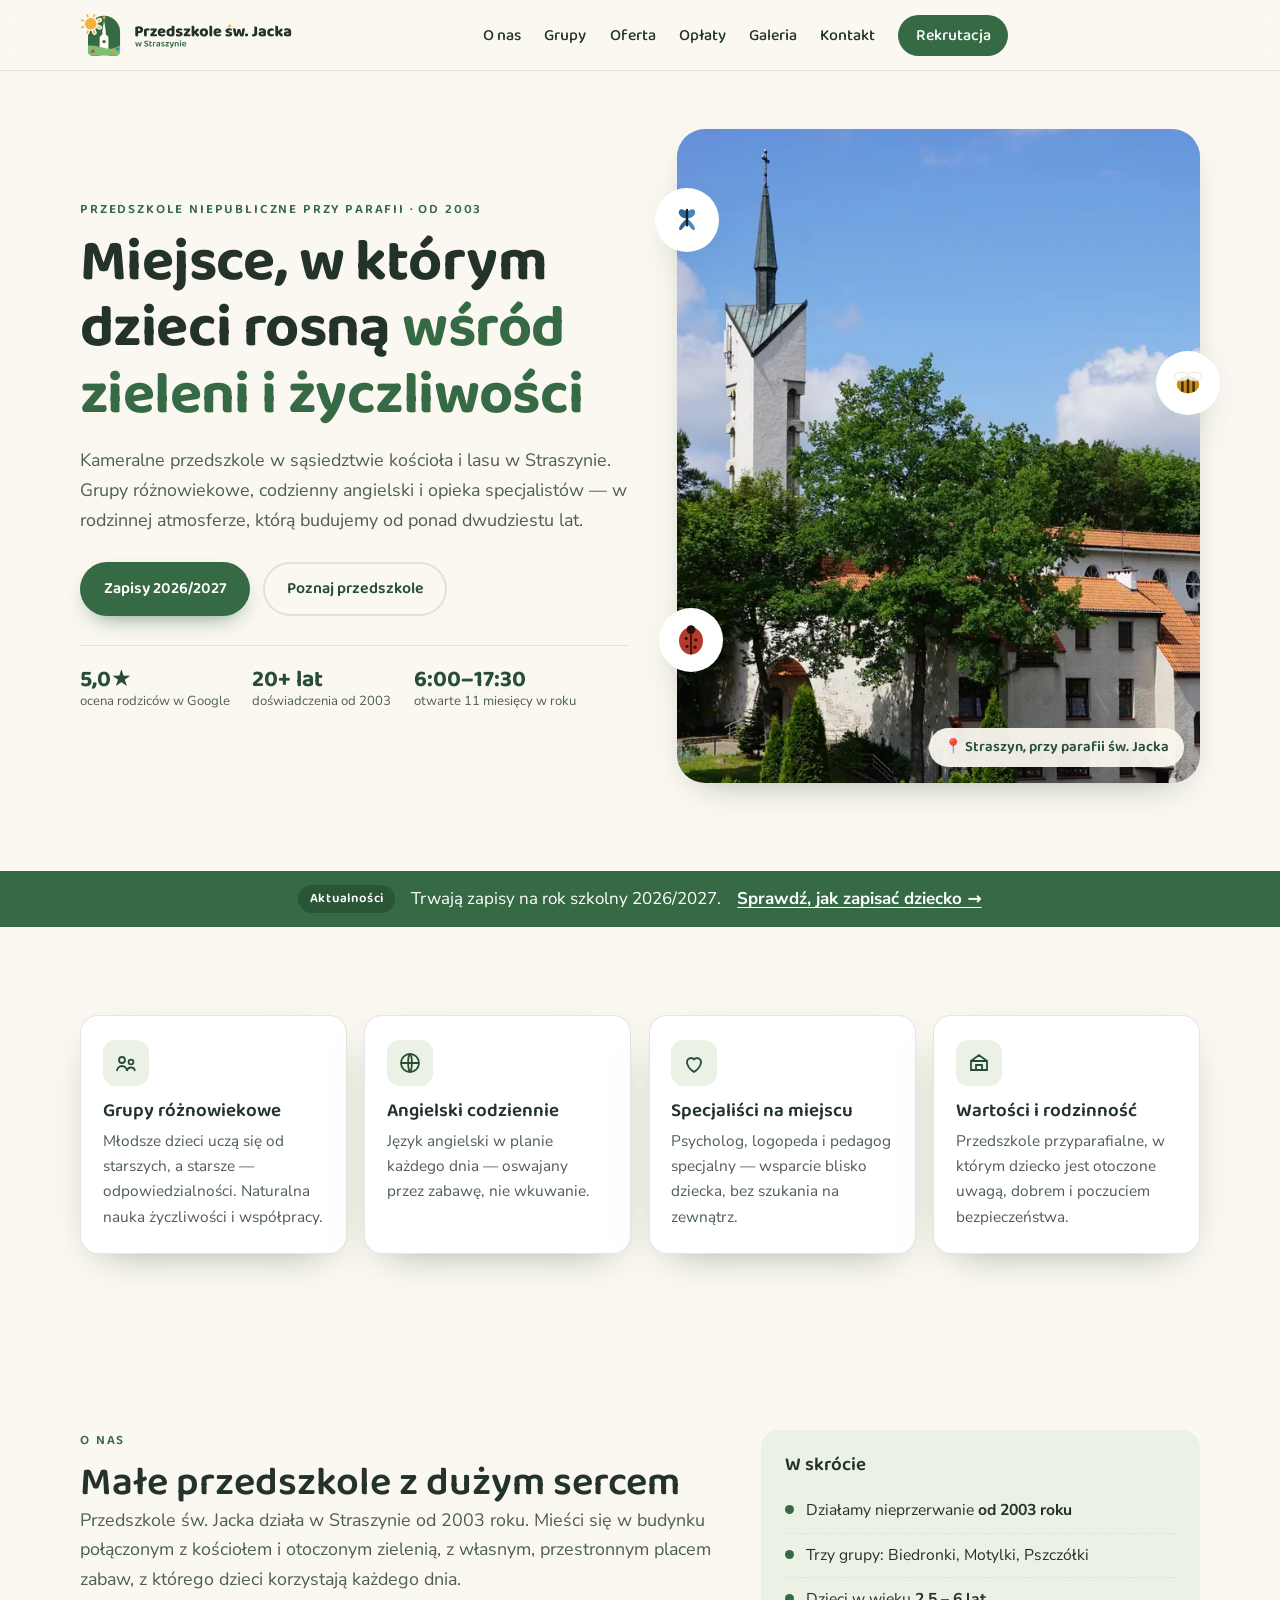
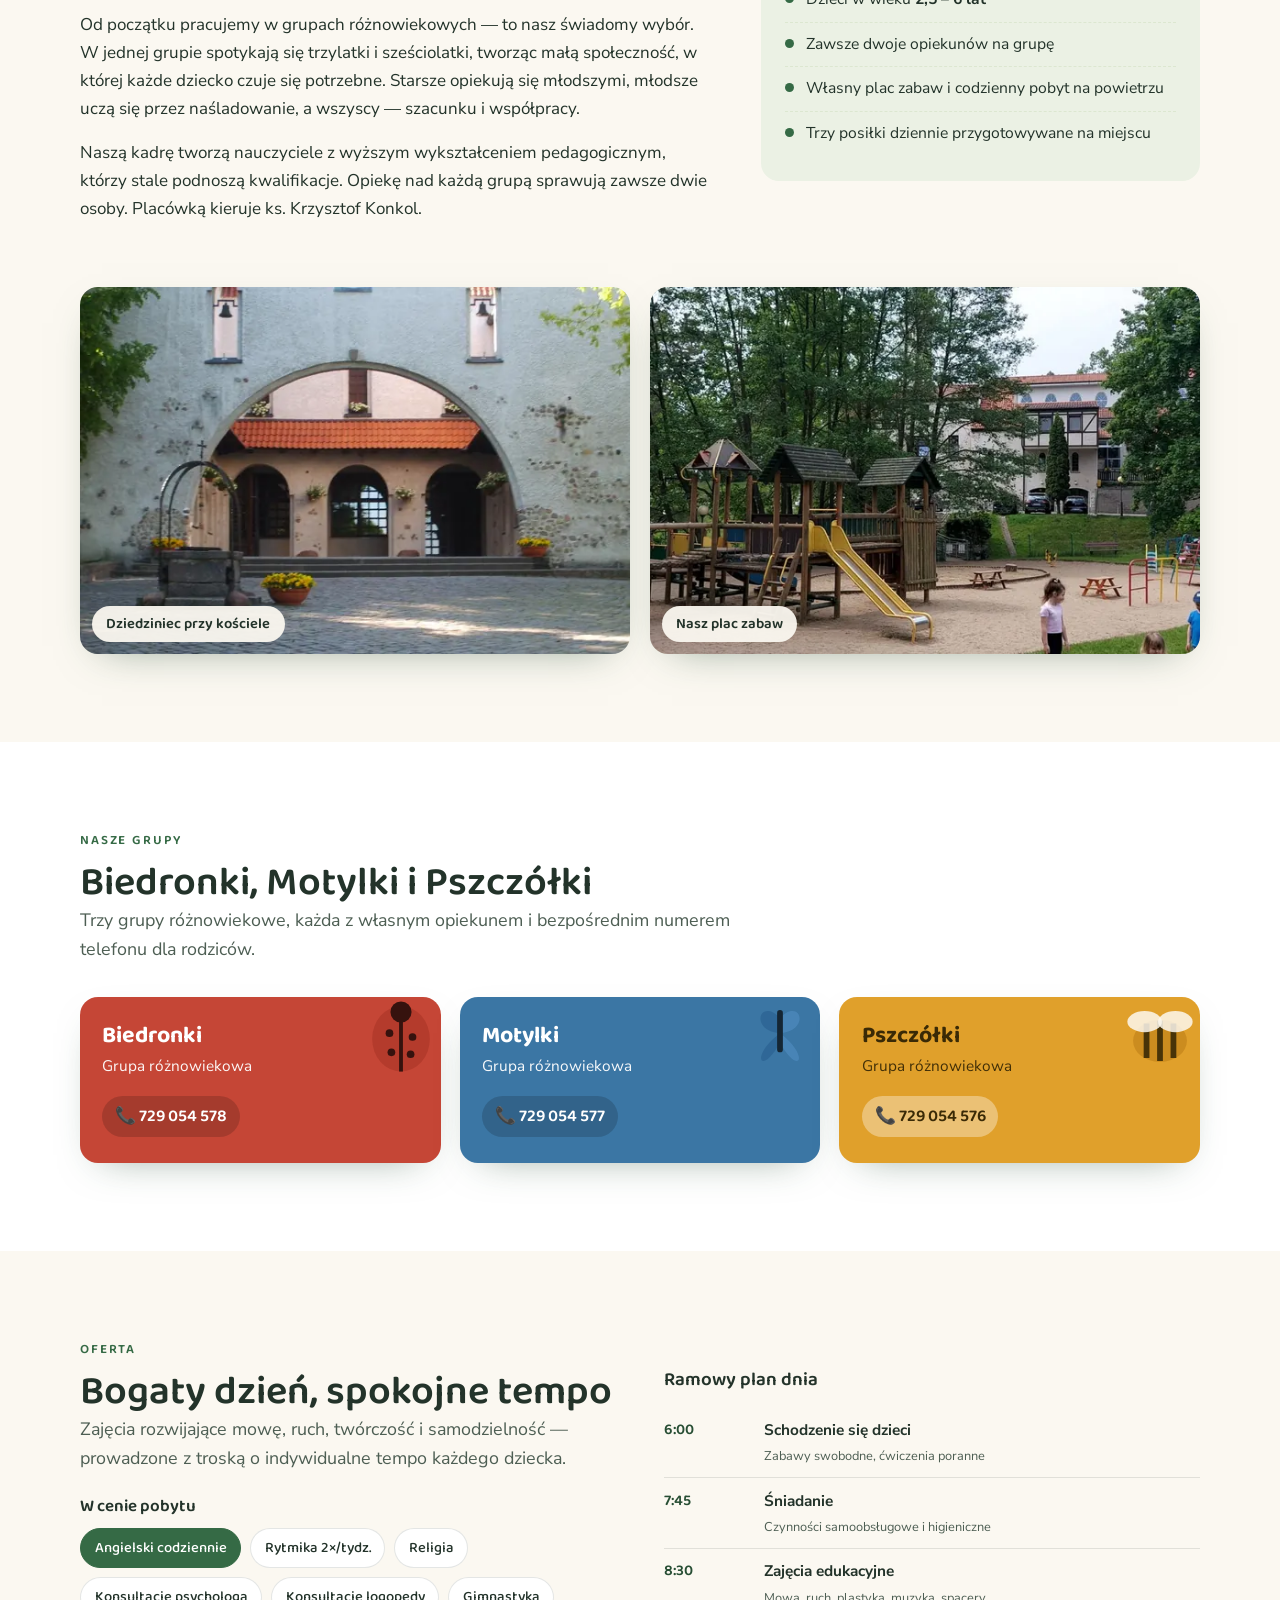
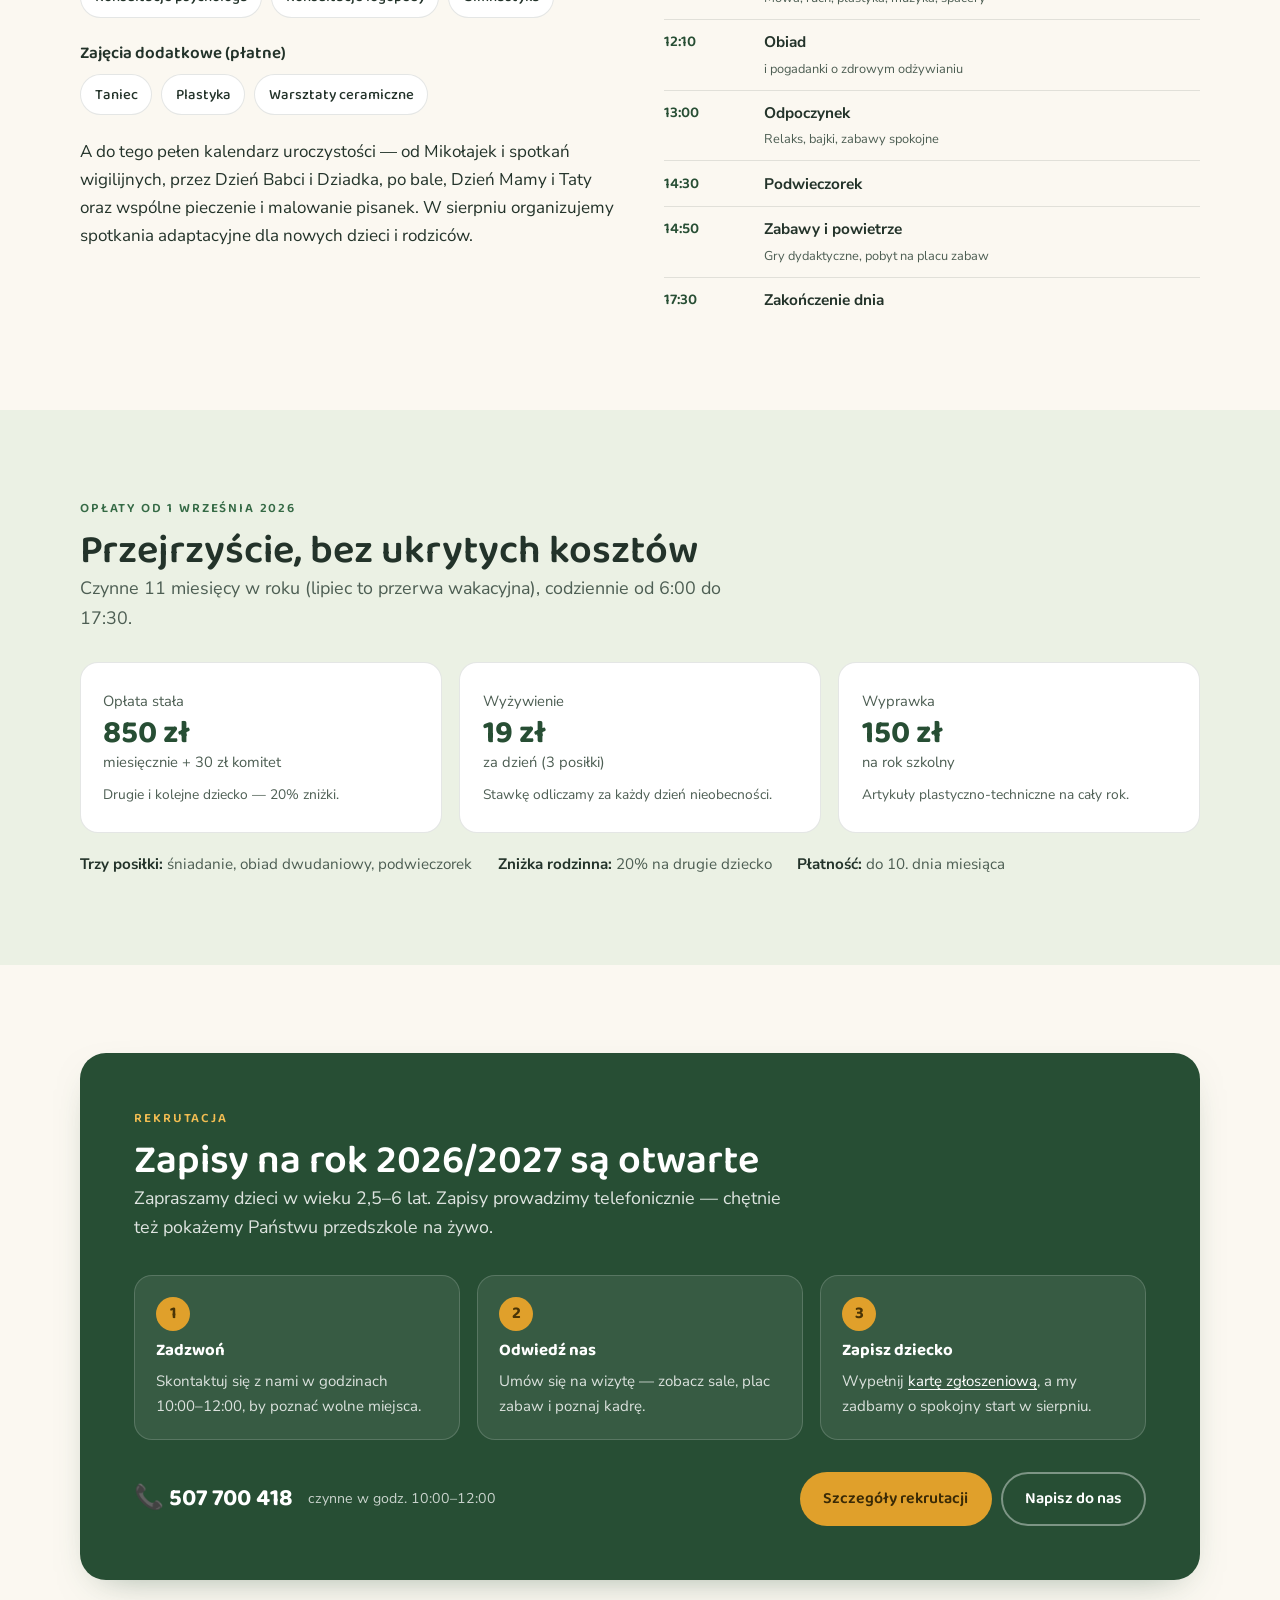
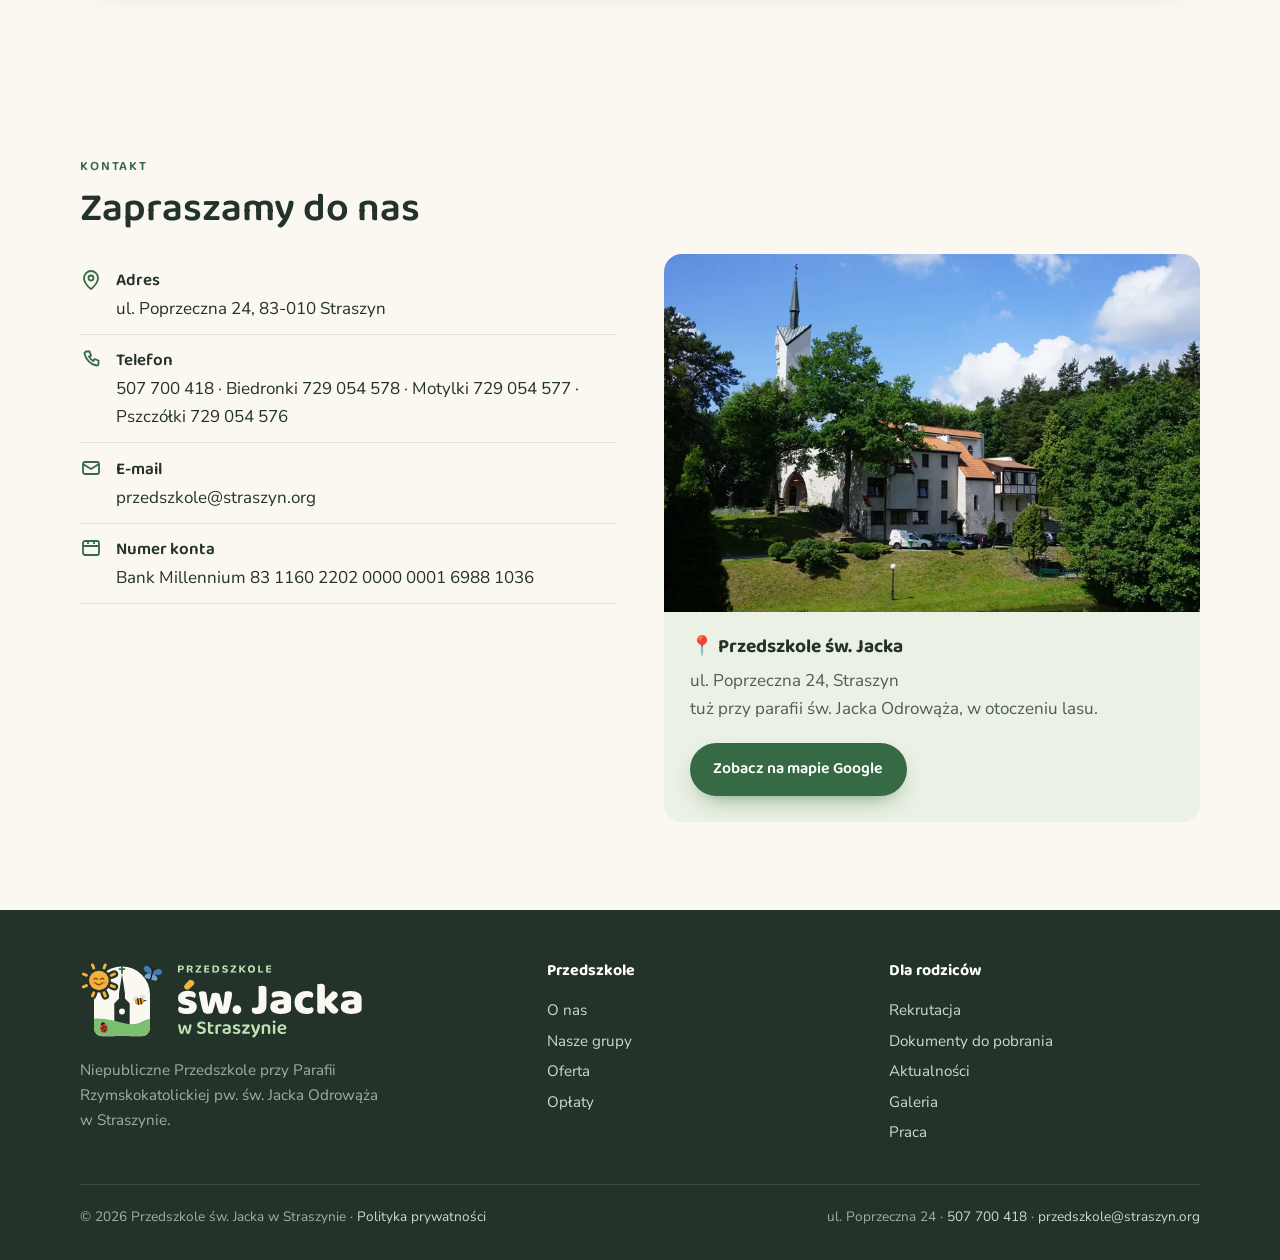
==== commit 8b1c1c1d: "Add real photos of the kindergarten to the homepage Replace the hero illustration with a photo of th" ====
--- a/index.html
+++ b/index.html
@@ -30,7 +30,15 @@
   .trust div{display:flex;flex-direction:column}
   .trust b{font-family:var(--head);font-size:1.45rem;color:var(--leaf-d);line-height:1}
   .trust small{font-size:.82rem;color:var(--ink-soft)}
-  .hero-art svg{width:100%;height:auto;filter:drop-shadow(var(--shadow))}
+  .hero-art{position:relative;margin:0}
+  .hero-photo{margin:0;border-radius:28px;overflow:hidden;box-shadow:var(--shadow);aspect-ratio:4/5;background:var(--sage)}
+  .hero-photo img{width:100%;height:100%;object-fit:cover}
+  .hero-art .critter{position:absolute;width:64px;height:64px;border-radius:50%;background:#fff;display:grid;place-items:center;box-shadow:var(--shadow)}
+  .hero-art .critter svg{width:40px;height:40px}
+  .hero-art .cr-mot{top:9%;left:-22px}
+  .hero-art .cr-psz{top:34%;right:-20px}
+  .hero-art .cr-bied{bottom:17%;left:-18px}
+  .hero-art .place{position:absolute;right:16px;bottom:16px;background:rgba(251,248,241,.94);border-radius:100px;padding:.45rem .95rem;font-family:var(--head);font-weight:600;font-size:.92rem;color:var(--leaf-d);box-shadow:var(--shadow)}
 
   /* pasek aktualności */
   .news{background:var(--leaf);color:#fff}
@@ -47,6 +55,10 @@
   .facts li{list-style:none;display:flex;gap:.7rem;align-items:flex-start;padding:.55rem 0;border-bottom:1px dashed var(--sage-d);font-size:.98rem}
   .facts li:last-child{border:0}
   .facts .dot{margin-top:.45rem;width:9px;height:9px;border-radius:50%;flex:none;background:var(--leaf)}
+  .photo-duo{display:grid;grid-template-columns:1fr 1fr;gap:1.2rem;margin-top:clamp(2rem,5vw,3rem)}
+  .photo-duo figure{margin:0;position:relative;border-radius:var(--r);overflow:hidden;box-shadow:var(--shadow);aspect-ratio:3/2;background:var(--sage)}
+  .photo-duo img{width:100%;height:100%;object-fit:cover}
+  .photo-duo figcaption{position:absolute;left:12px;bottom:12px;right:12px;width:fit-content;background:rgba(251,248,241,.94);border-radius:100px;padding:.35rem .9rem;font-family:var(--head);font-weight:600;font-size:.92rem;color:var(--ink)}
 
   /* grupy */
   #grupy{background:#fff}
@@ -107,13 +119,26 @@
   .cinfo b{font-family:var(--head);font-weight:600}
   .cinfo a{color:var(--ink);text-decoration:none}
   .cinfo a:hover{color:var(--leaf)}
-  .map-card{background:var(--sage);border-radius:var(--r);padding:1.6rem;display:flex;flex-direction:column;justify-content:space-between;min-height:260px}
+  .map-card{background:var(--sage);border-radius:var(--r);padding:1.6rem;display:flex;flex-direction:column;justify-content:space-between;gap:1.2rem;min-height:260px}
+  .map-card figure{margin:-1.6rem -1.6rem 0;aspect-ratio:3/2;overflow:hidden;border-radius:var(--r) var(--r) 0 0;background:var(--sage-d)}
+  .map-card figure img{width:100%;height:100%;object-fit:cover}
+  .map-card .btn{align-self:flex-start}
   .map-card .pin{font-family:var(--head);font-weight:700;font-size:1.2rem}
   .map-card p{margin:.3rem 0 0;color:var(--ink-soft)}
 
   @media(max-width:880px){
     .hero-grid,.about-grid,.offer-grid,.contact-grid,.groups,.price-grid,.steps{grid-template-columns:1fr}
-    .hero-art{order:-1;max-width:460px;margin-inline:auto}
+    .hero-art{order:-1;width:100%;max-width:460px;margin-inline:auto}
+    .hero-photo{aspect-ratio:6/5}
+    .hero-photo img{object-position:50% 0}
+    .hero-art .cr-mot{left:-10px}
+    .hero-art .cr-psz{right:-10px}
+    .hero-art .cr-bied{left:-10px}
+  }
+  @media(max-width:600px){
+    .photo-duo{grid-template-columns:1fr}
+    .hero-art .critter{width:52px;height:52px}
+    .hero-art .critter svg{width:32px;height:32px}
   }
   @media(prefers-reduced-motion:no-preference){
     .float1{animation:fl 6s ease-in-out infinite}
@@ -127,6 +152,7 @@
 <body>
 
 <a class="skip" href="#start">Przejdź do treści</a>
+<!-- header: generowany z _partials/header.html — edytuj szablon i uruchom tools/build_layout.py -->
 <header>
   <div class="wrap nav">
     <a class="brand" href="#start" aria-label="Przedszkole św. Jacka w Straszynie — strona główna">
@@ -171,64 +197,13 @@
       </div>
     </div>
     <div class="hero-art">
-      <svg viewBox="0 0 560 470" role="img" aria-labelledby="heroTitle">
-        <title id="heroTitle">Ilustracja przedszkola w sadzie obok kościoła, z huśtawką, bawiącymi się dziećmi i owadami symbolizującymi grupy</title>
-        <rect x="0" y="0" width="560" height="470" rx="28" fill="#ebf1e4"/>
-        <circle cx="92" cy="86" r="34" fill="#f4d68a"/>
-        <!-- trees back -->
-        <g fill="#5b8f68"><circle cx="470" cy="150" r="58"/><circle cx="430" cy="180" r="42"/><circle cx="510" cy="185" r="40"/></g>
-        <rect x="462" y="195" width="14" height="70" rx="6" fill="#6b5236"/>
-        <g fill="#4f8159"><circle cx="70" cy="220" r="40"/><circle cx="40" cy="245" r="28"/><circle cx="100" cy="245" r="28"/></g>
-        <rect x="63" y="255" width="12" height="60" rx="6" fill="#6b5236"/>
-        <!-- ground -->
-        <path d="M0 320 Q280 290 560 320 L560 470 L0 470 Z" fill="#7bbf6f"/>
-        <path d="M0 360 Q280 335 560 360 L560 470 L0 470 Z" fill="#6aae5f"/>
-        <!-- building + church -->
-        <g>
-          <rect x="190" y="214" width="180" height="118" rx="6" fill="#fdfcf8"/>
-          <path d="M180 216 L280 168 L380 216 Z" fill="#d24a39"/>
-          <rect x="248" y="120" width="26" height="60" rx="4" fill="#fdfcf8"/>
-          <path d="M243 122 L261 100 L279 122 Z" fill="#d24a39"/>
-          <rect x="259" y="84" width="3.4" height="18" rx="1.7" fill="#e0a02b"/>
-          <rect x="254" y="90" width="13" height="3.4" rx="1.7" fill="#e0a02b"/>
-          <rect x="210" y="244" width="30" height="34" rx="4" fill="#bcd8ec"/>
-          <rect x="320" y="244" width="30" height="34" rx="4" fill="#bcd8ec"/>
-          <rect x="263" y="276" width="34" height="56" rx="4" fill="#8a6b46"/>
-          <circle cx="289" cy="306" r="2.4" fill="#e0a02b"/>
-        </g>
-        <!-- swing (playground) -->
-        <g stroke="#3f7dae" stroke-width="6" fill="none" stroke-linecap="round" stroke-linejoin="round">
-          <path d="M88 414 L104 352 L120 414"/>
-          <path d="M152 414 L168 352 L184 414"/>
-          <path d="M99 352 L173 352"/>
-        </g>
-        <g stroke="#23332a" stroke-width="3.4" fill="none" stroke-linecap="round">
-          <path d="M124 354 L124 394"/>
-          <path d="M148 354 L148 394"/>
-        </g>
-        <rect x="116" y="392" width="40" height="8" rx="4" fill="#e0a02b"/>
-        <!-- kids -->
-        <g>
-          <circle cx="300" cy="392" r="13" fill="#f0c9a0"/><rect x="289" y="404" width="22" height="30" rx="9" fill="#d24a39"/>
-          <circle cx="338" cy="398" r="12" fill="#f0c9a0"/><rect x="328" y="409" width="20" height="28" rx="9" fill="#3f7dae"/>
-          <circle cx="222" cy="400" r="12" fill="#f0c9a0"/><rect x="212" y="411" width="20" height="28" rx="9" fill="#e0a02b"/>
-        </g>
-        <!-- critters -->
-        <g transform="translate(430 300)"><g class="float1">
-          <ellipse cx="0" cy="0" rx="13" ry="15" fill="#d24a39"/><path d="M0 -14 L0 14" stroke="#3a1410" stroke-width="2"/>
-          <circle cx="0" cy="-11" r="5" fill="#3a1410"/><circle cx="-5" cy="2" r="2" fill="#3a1410"/><circle cx="5" cy="5" r="2" fill="#3a1410"/><circle cx="-4" cy="9" r="2" fill="#3a1410"/>
-        </g></g>
-        <g transform="translate(150 150)"><g class="float2">
-          <path d="M0 0 C-22 -20 -26 6 0 4 C-26 26 -20 30 0 8" fill="#3f7dae"/>
-          <path d="M0 0 C22 -20 26 6 0 4 C26 26 20 30 0 8" fill="#5b97c8"/>
-          <rect x="-1.6" y="-6" width="3.2" height="22" rx="1.6" fill="#23332a"/>
-        </g></g>
-        <g transform="translate(372 120)"><g class="float3">
-          <ellipse cx="0" cy="0" rx="12" ry="9" fill="#e0a02b"/>
-          <path d="M-6 -8 L-6 8 M0 -9 L0 9 M6 -8 L6 8" stroke="#3a2a06" stroke-width="2.4"/>
-          <ellipse cx="-7" cy="-9" rx="8" ry="5" fill="#fff" opacity=".85"/><ellipse cx="7" cy="-9" rx="8" ry="5" fill="#fff" opacity=".85"/>
-        </g></g>
-      </svg>
+      <figure class="hero-photo">
+        <img src="assets/img/kosciol-wieza-640.webp" srcset="assets/img/kosciol-wieza-640.webp 640w, assets/img/kosciol-wieza-1080.webp 1080w" sizes="(max-width: 880px) min(460px, 92vw), 540px" width="640" height="800" fetchpriority="high" alt="Biały budynek przedszkola z wieżą kościoła św. Jacka, otoczony zielenią drzew">
+      </figure>
+      <span class="critter cr-mot float2" aria-hidden="true"><svg viewBox="0 0 100 100"><path d="M50 30C28 8 18 44 50 46C18 70 30 92 50 56" fill="#2f6796"/><path d="M50 30C72 8 82 44 50 46C82 70 70 92 50 56" fill="#4a86b8"/><rect x="47" y="22" width="6" height="44" rx="3" fill="#13202b"/></svg></span>
+      <span class="critter cr-psz float3" aria-hidden="true"><svg viewBox="0 0 100 100"><ellipse cx="50" cy="54" rx="28" ry="22" fill="#c98a1f"/><path d="M36 36v36M50 33v42M64 36v36" stroke="#3a2a06" stroke-width="6"/><ellipse cx="34" cy="34" rx="18" ry="11" fill="#fff" opacity=".85" stroke="#e7dcc4" stroke-width="2"/><ellipse cx="66" cy="34" rx="18" ry="11" fill="#fff" opacity=".85" stroke="#e7dcc4" stroke-width="2"/></svg></span>
+      <span class="critter cr-bied float1" aria-hidden="true"><svg viewBox="0 0 100 100"><ellipse cx="50" cy="52" rx="30" ry="34" fill="#b23b2c"/><path d="M50 18v68" stroke="#2a0f0b" stroke-width="4"/><circle cx="50" cy="24" r="11" fill="#2a0f0b"/><circle cx="38" cy="46" r="4" fill="#2a0f0b"/><circle cx="62" cy="50" r="4" fill="#2a0f0b"/><circle cx="40" cy="66" r="4" fill="#2a0f0b"/><circle cx="60" cy="68" r="4" fill="#2a0f0b"/></svg></span>
+      <span class="place">📍 Straszyn, przy parafii św. Jacka</span>
     </div>
   </div>
 </section>
@@ -292,6 +267,16 @@
         <li><span class="dot"></span><span>Trzy posiłki dziennie przygotowywane na miejscu</span></li>
       </ul>
     </div>
+  </div>
+  <div class="wrap photo-duo">
+    <figure class="reveal">
+      <img src="assets/img/dziedziniec-600.webp" srcset="assets/img/dziedziniec-600.webp 600w, assets/img/dziedziniec-953.webp 953w" sizes="(max-width: 600px) 92vw, 550px" width="600" height="400" loading="lazy" alt="Brukowany dziedziniec ze studnią i łukowym wejściem pod czerwonym daszkiem, ozdobionym kwiatami">
+      <figcaption>Dziedziniec przy kościele</figcaption>
+    </figure>
+    <figure class="reveal">
+      <img src="assets/img/plac-zabaw-600.webp" srcset="assets/img/plac-zabaw-600.webp 600w, assets/img/plac-zabaw-1200.webp 1200w" sizes="(max-width: 600px) 92vw, 550px" width="600" height="400" loading="lazy" alt="Przedszkolny plac zabaw z drewnianym zestawem i żółtą zjeżdżalnią, w tle budynek przedszkola wśród drzew">
+      <figcaption>Nasz plac zabaw</figcaption>
+    </figure>
   </div>
 </section>
 
@@ -424,6 +409,9 @@
         </ul>
       </div>
       <div class="map-card reveal">
+        <figure>
+          <img src="assets/img/budynek-800.webp" srcset="assets/img/budynek-800.webp 800w, assets/img/budynek-1400.webp 1400w" sizes="(max-width: 880px) 92vw, 540px" width="800" height="532" loading="lazy" alt="Budynek przedszkola i kościół św. Jacka na skraju lasu, widziane od strony ogrodu">
+        </figure>
         <div>
           <div class="pin">📍 Przedszkole św. Jacka</div>
           <p>ul. Poprzeczna 24, Straszyn<br>tuż przy parafii św. Jacka Odrowąża, w otoczeniu lasu.</p>
@@ -436,6 +424,7 @@
 </main>
 
 <!-- ===== FOOTER ===== -->
+<!-- footer: generowany z _partials/footer.html — edytuj szablon i uruchom tools/build_layout.py -->
 <footer>
   <div class="wrap">
     <div class="foot-grid">
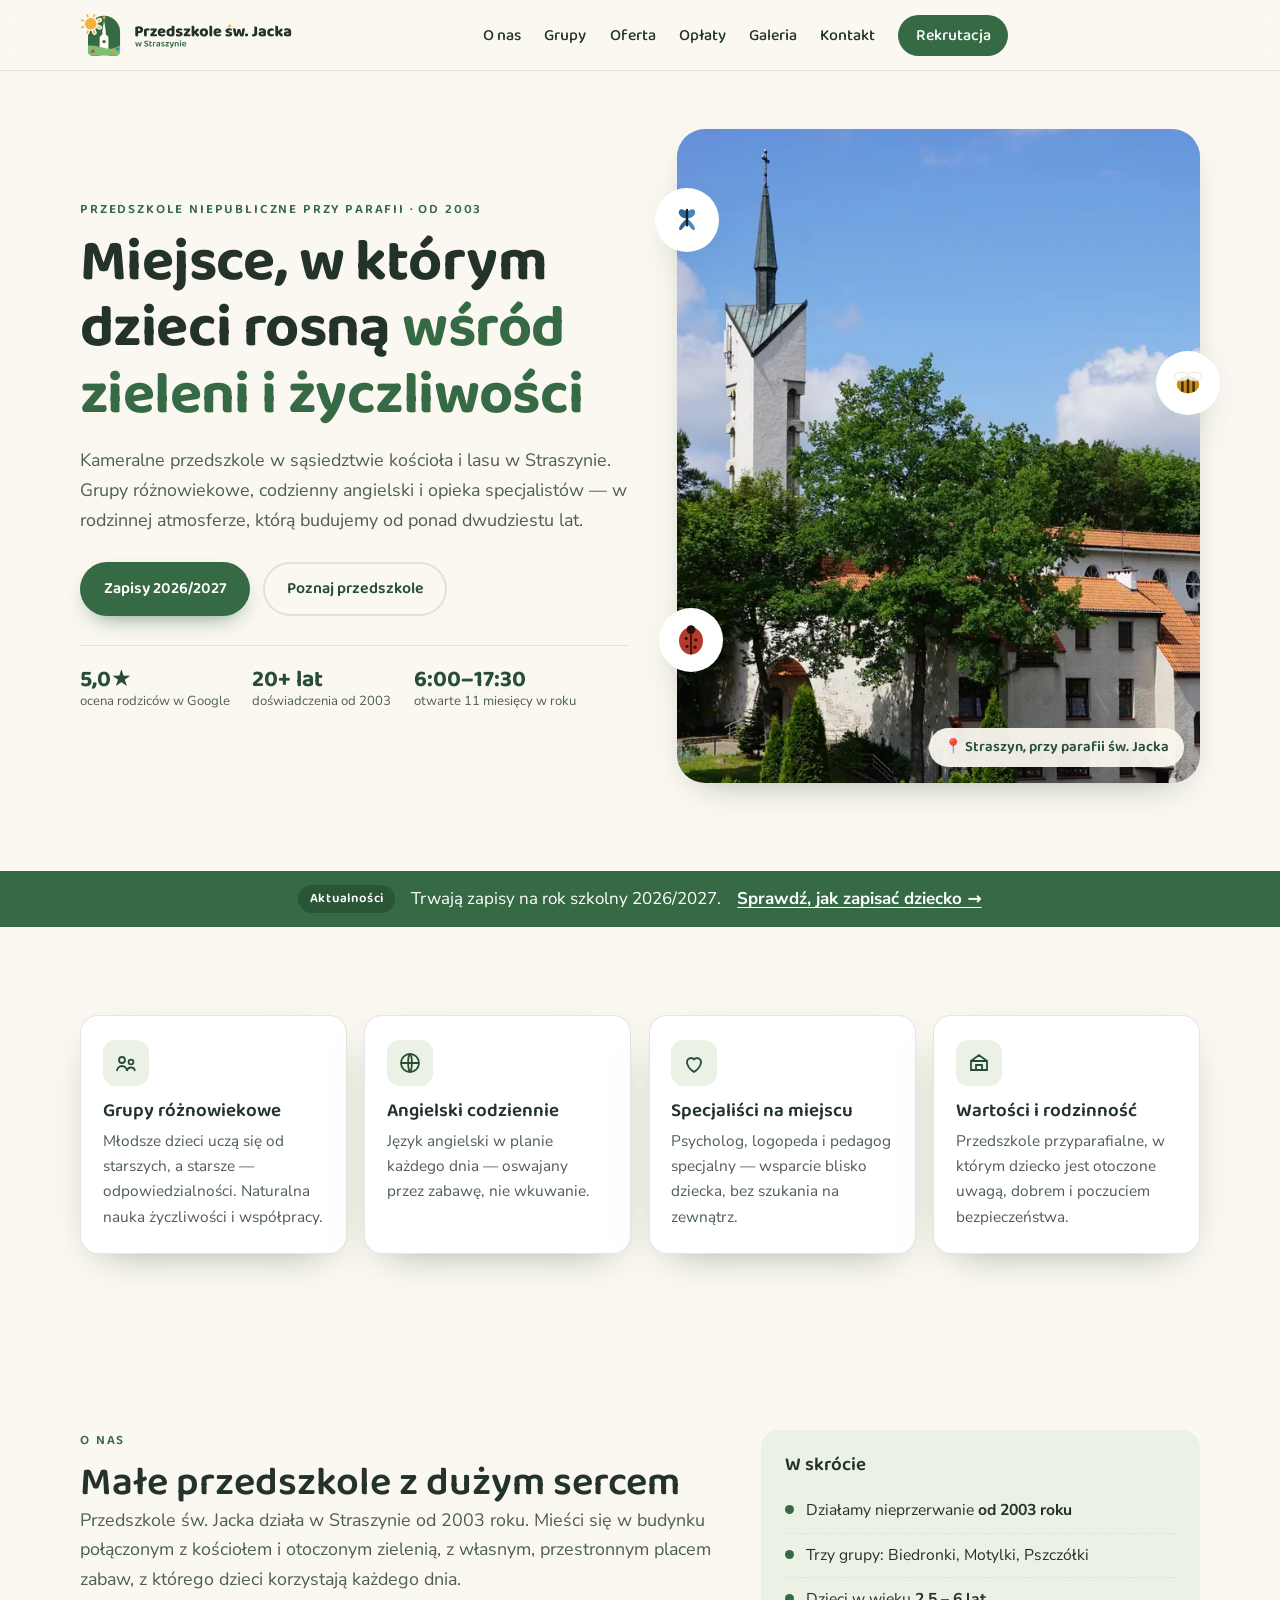
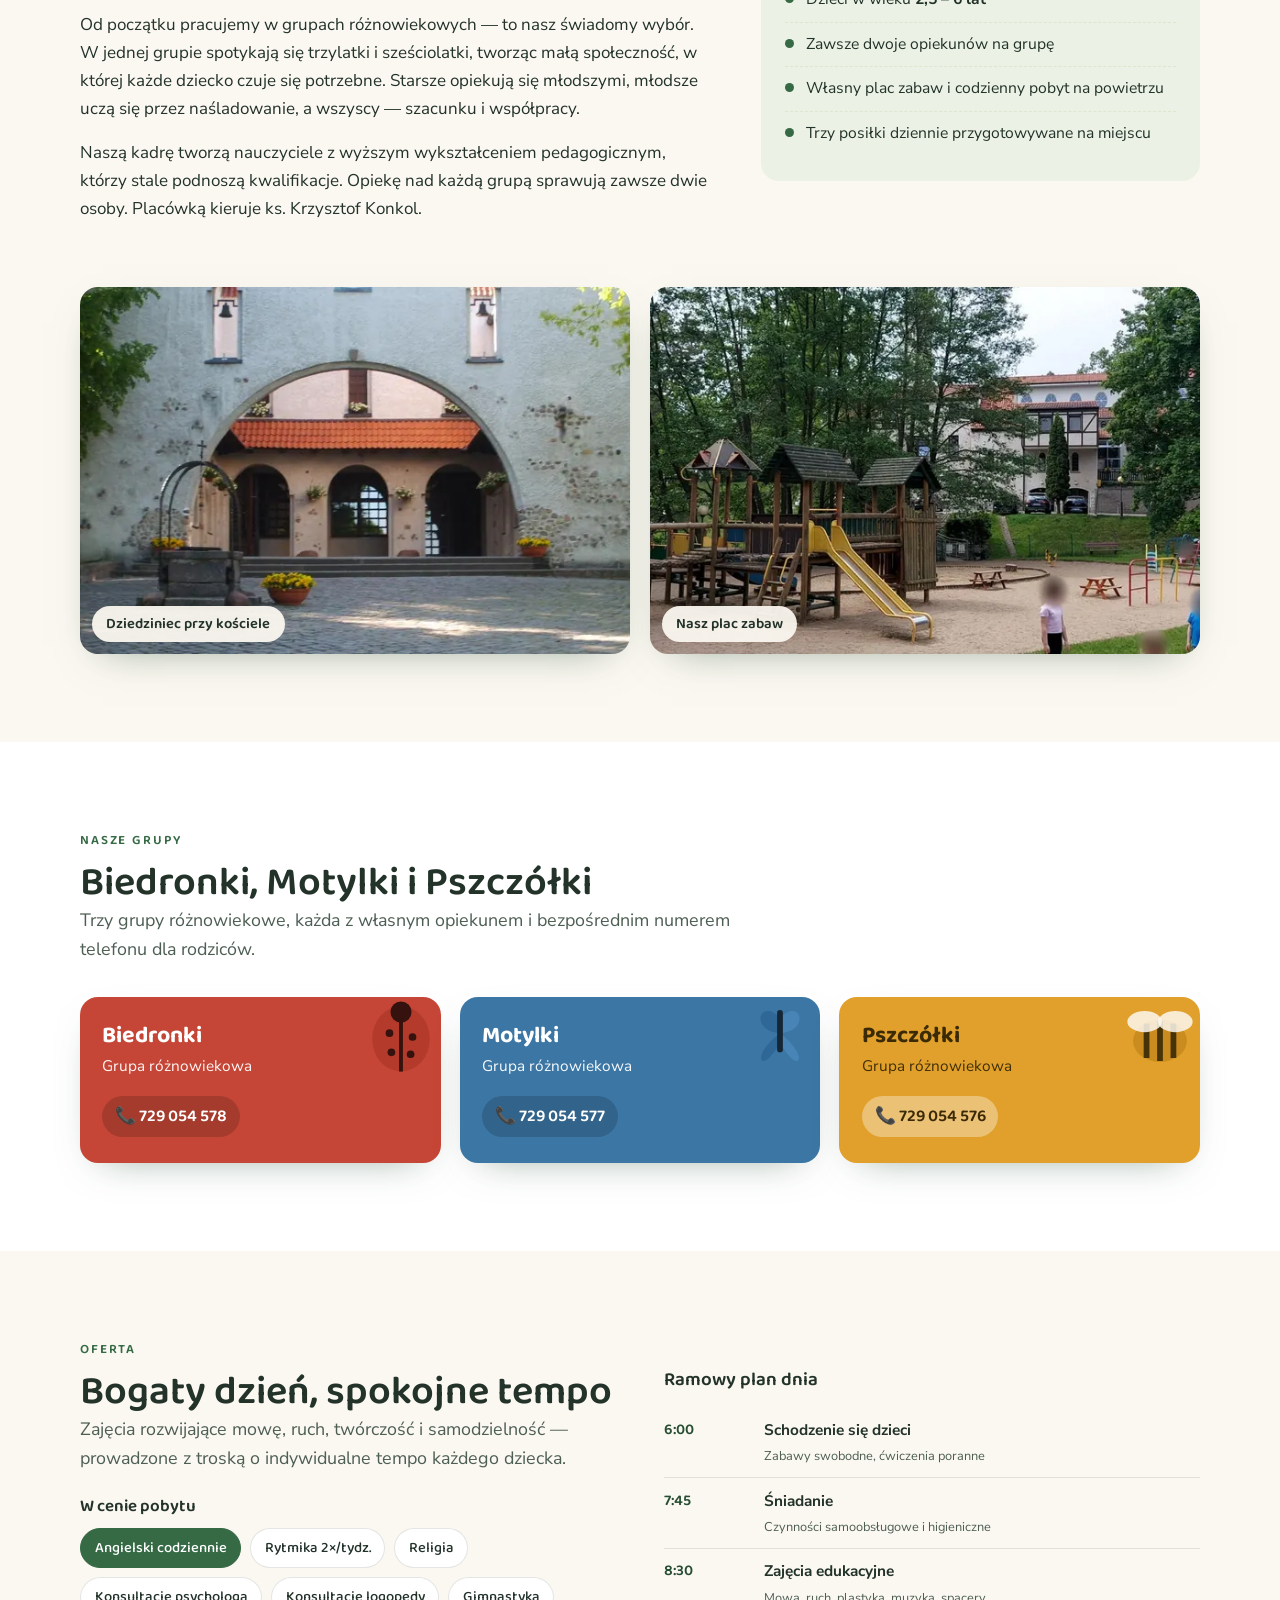
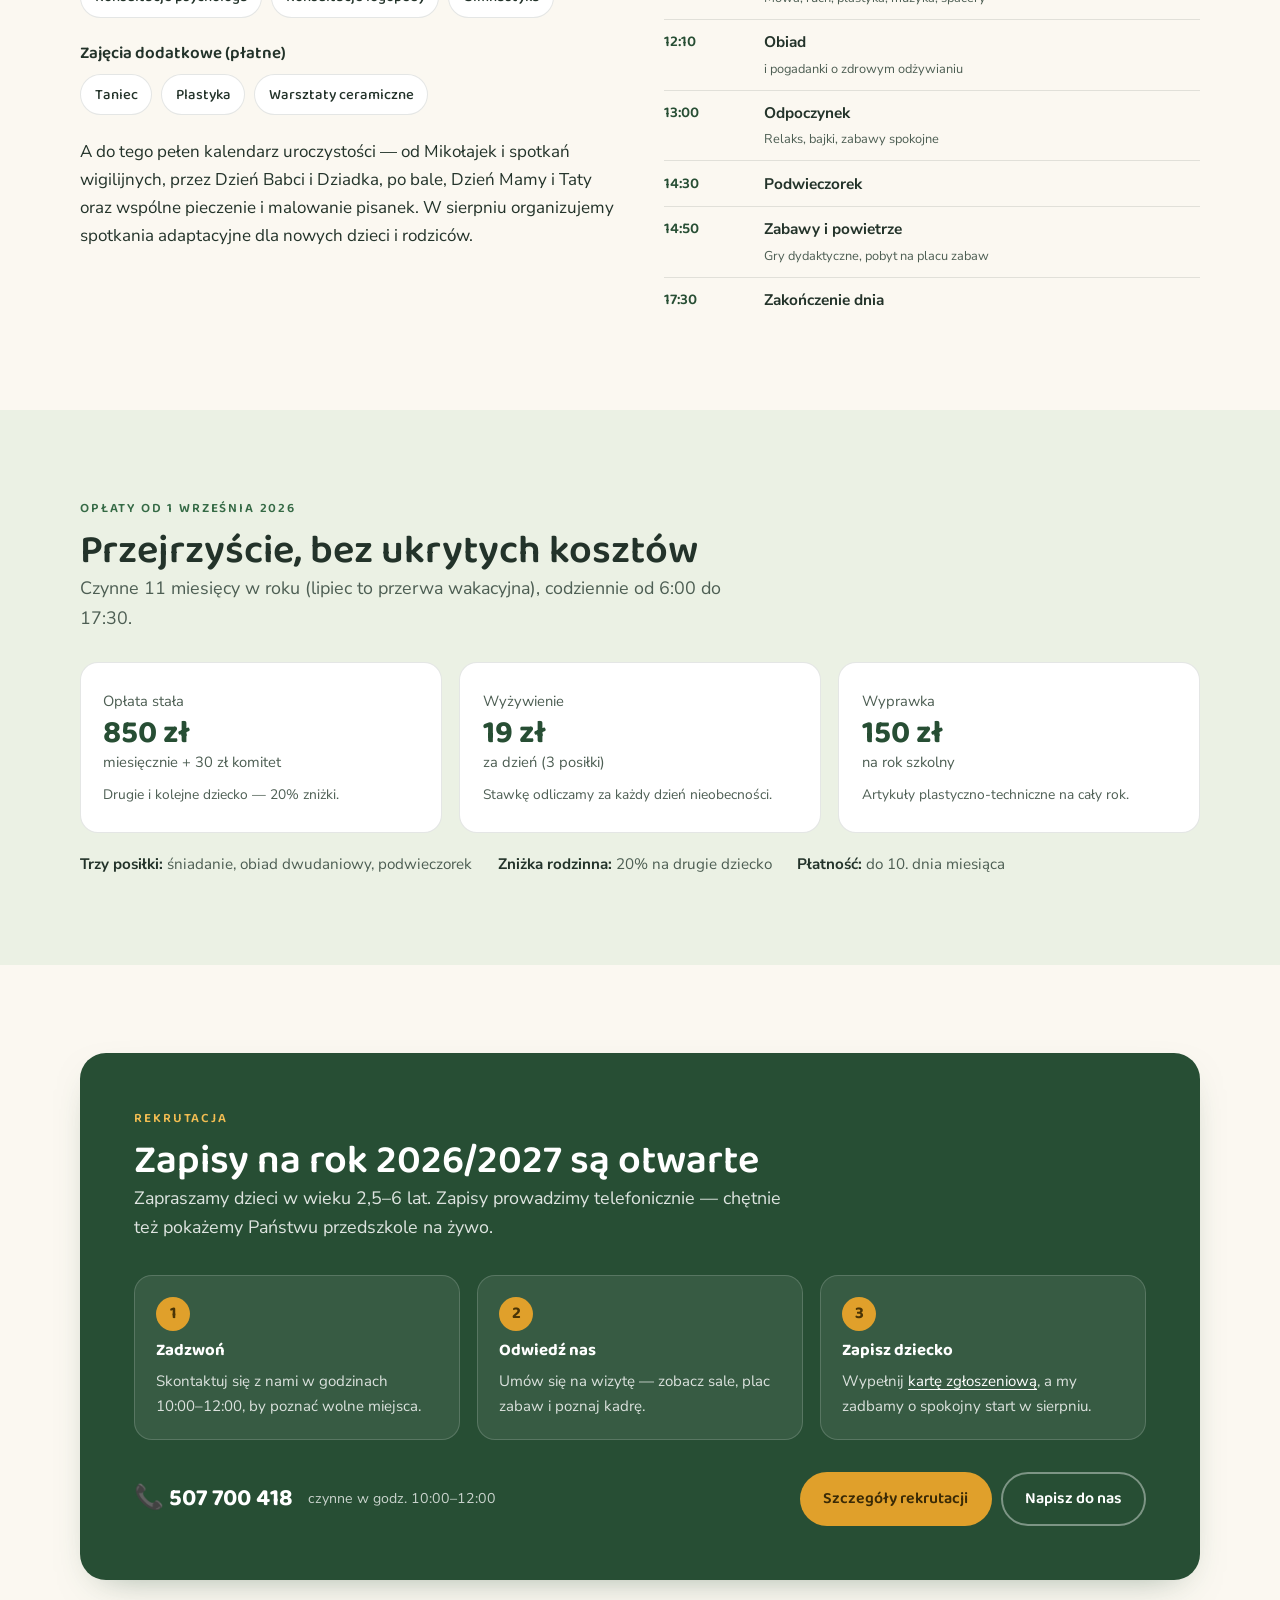
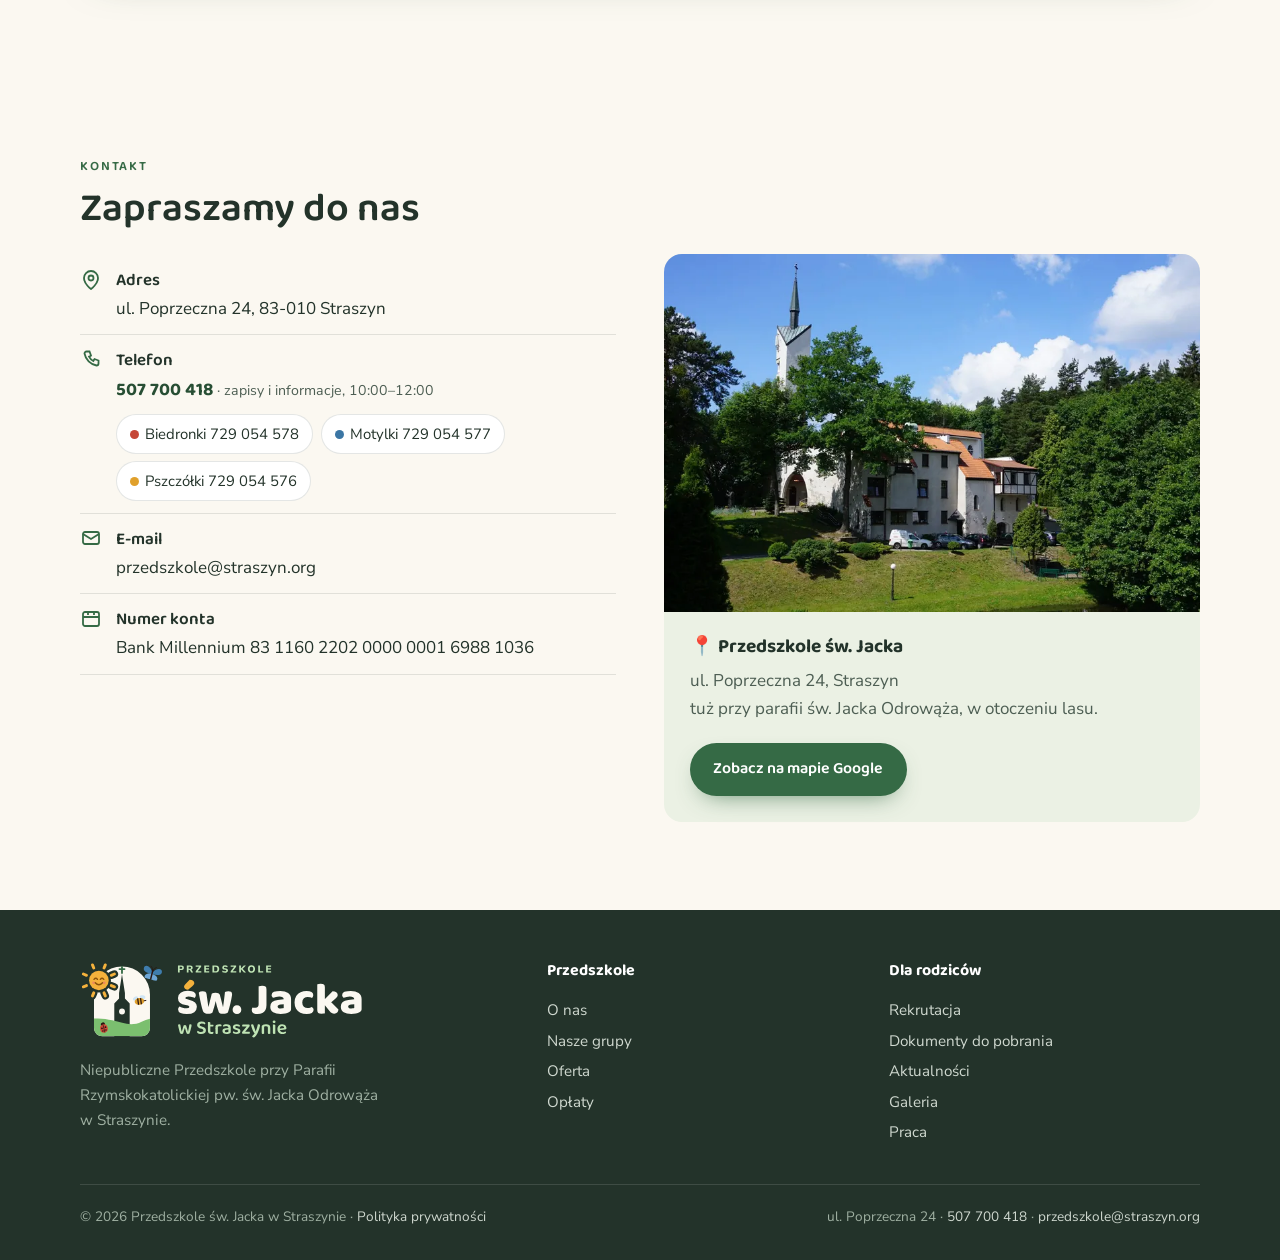
==== commit cc98404c: "Adapt layout for tablets and phones, fold long content on mobile Introduce consistent breakpoints (t" ====
--- a/index.html
+++ b/index.html
@@ -26,7 +26,8 @@
   .hero h1{font-size:clamp(2.3rem,5.4vw,3.7rem);font-weight:700;letter-spacing:-.01em}
   .hero h1 em{font-style:normal;color:var(--leaf)}
   .hero .lead{margin:1.1rem 0 1.7rem}
-  .trust{display:flex;flex-wrap:wrap;gap:1.4rem;margin-top:1.8rem;padding-top:1.4rem;border-top:1px solid var(--line)}
+  .hero .actions{margin-bottom:1.8rem}
+  .trust{display:flex;flex-wrap:wrap;gap:1.4rem;padding-top:1.4rem;border-top:1px solid var(--line)}
   .trust div{display:flex;flex-direction:column}
   .trust b{font-family:var(--head);font-size:1.45rem;color:var(--leaf-d);line-height:1}
   .trust small{font-size:.82rem;color:var(--ink-soft)}
@@ -46,6 +47,10 @@
   .news p{margin:0}
   .news a{color:#fff;font-weight:700}
   .news .tag{font-family:var(--head);font-weight:600;background:rgba(0,0,0,.2);padding:.2rem .7rem;border-radius:100px;font-size:.82rem;letter-spacing:.06em;text-decoration:none}
+  @media(max-width:880px){
+    .news a:not(.tag){display:inline-block;padding:.55rem 0}
+    .news .tag{padding:.5rem .9rem}
+  }
 
   /* o nas */
   .about-grid{display:grid;grid-template-columns:1.3fr .9fr;gap:clamp(1.5rem,4vw,3rem);align-items:start}
@@ -67,7 +72,7 @@
   .group h3{color:#fff;font-size:1.45rem;font-weight:700}
   .group p{font-size:.96rem;opacity:.95;margin:.3rem 0 1.1rem}
   .group .crit{position:absolute;right:-8px;top:-8px;width:96px;height:96px;opacity:.92}
-  .group .tel{display:inline-flex;align-items:center;gap:.45rem;background:rgba(0,0,0,.16);padding:.4rem .8rem;border-radius:100px;font-family:var(--head);font-weight:600;text-decoration:none;color:#fff}
+  .group .tel{display:inline-flex;align-items:center;gap:.45rem;min-height:40px;white-space:nowrap;background:rgba(0,0,0,.16);padding:.4rem .8rem;border-radius:100px;font-family:var(--head);font-weight:600;text-decoration:none;color:#fff}
   .group.c-psz h3,.group.c-psz p,.group.c-psz .tel{color:var(--honey-ink)}
   .group.c-psz .tel{background:rgba(255,255,255,.35)}
 
@@ -119,6 +124,12 @@
   .cinfo b{font-family:var(--head);font-weight:600}
   .cinfo a{color:var(--ink);text-decoration:none}
   .cinfo a:hover{color:var(--leaf)}
+  .cinfo .main-tel{font-family:var(--head);font-weight:700;font-size:1.15rem;color:var(--leaf-d)}
+  .cinfo small{color:var(--ink-soft)}
+  .tels{display:flex;flex-wrap:wrap;gap:.45rem;margin-top:.55rem}
+  .tels a{display:inline-flex;align-items:center;gap:.35rem;min-height:40px;padding:.3rem .85rem;border:1px solid var(--line);border-radius:100px;background:#fff;font-size:.93rem;white-space:nowrap}
+  .tels a:hover{border-color:var(--leaf)}
+  .tels i{width:9px;height:9px;border-radius:50%;flex:none}
   .map-card{background:var(--sage);border-radius:var(--r);padding:1.6rem;display:flex;flex-direction:column;justify-content:space-between;gap:1.2rem;min-height:260px}
   .map-card figure{margin:-1.6rem -1.6rem 0;aspect-ratio:3/2;overflow:hidden;border-radius:var(--r) var(--r) 0 0;background:var(--sage-d)}
   .map-card figure img{width:100%;height:100%;object-fit:cover}
@@ -126,19 +137,86 @@
   .map-card .pin{font-family:var(--head);font-weight:700;font-size:1.2rem}
   .map-card p{margin:.3rem 0 0;color:var(--ink-soft)}
 
+  /* tablet: dwie kolumny tam, gdzie treść się mieści; zdjęcie w hero obok tekstu */
   @media(max-width:880px){
-    .hero-grid,.about-grid,.offer-grid,.contact-grid,.groups,.price-grid,.steps{grid-template-columns:1fr}
-    .hero-art{order:-1;width:100%;max-width:460px;margin-inline:auto}
+    .hero-grid{grid-template-columns:1fr 40%;column-gap:1.6rem;align-items:start}
+    .hero-text{display:contents}
+    .hero-text > *{grid-column:1}
+    .hero-art{grid-column:2;grid-row:1 / span 4;align-self:center}
+    .hero .trust{grid-column:1 / -1}
+    .hero h1{font-size:clamp(2rem,4.8vw,2.6rem)}
+    .hero-art .cr-mot{left:-14px}
+    .hero-art .cr-psz{right:-12px}
+    .hero-art .cr-bied{left:-14px}
+    .about-grid{grid-template-columns:1.25fr 1fr}
+    .groups{gap:.9rem}
+    .group{padding:1.3rem 1.1rem}
+    .group .crit{width:76px;height:76px}
+    .price-grid{gap:.8rem}
+    .price{padding:1.3rem 1.1rem}
+    .steps{grid-template-columns:1fr;gap:.7rem}
+    .step{display:grid;grid-template-columns:34px 1fr;column-gap:.9rem;padding:1rem 1.1rem}
+    .step .n{grid-row:span 2}
+    .step b{margin:.2rem 0 .15rem}
+  }
+  /* telefon: jedna kolumna, zwarte karty, dłuższe bloki zwinięte */
+  @media(max-width:640px){
+    section{padding:2.6rem 0}
+    .hero{padding-top:1.6rem}
+    .hero-grid{grid-template-columns:1fr}
+    .hero-art{grid-column:1;grid-row:auto;order:1;margin-bottom:1.6rem}
+    .hero .trust{order:2;display:grid;grid-template-columns:repeat(3,1fr);gap:.6rem}
+    .hero .lead{margin:.9rem 0 1.4rem}
+    .hero .actions{margin-bottom:1.6rem}
     .hero-photo{aspect-ratio:6/5}
     .hero-photo img{object-position:50% 0}
-    .hero-art .cr-mot{left:-10px}
+    .hero-art .critter{width:50px;height:50px}
+    .hero-art .critter svg{width:31px;height:31px}
+    .hero-art .cr-mot,.hero-art .cr-bied{left:-10px}
     .hero-art .cr-psz{right:-10px}
-    .hero-art .cr-bied{left:-10px}
-  }
-  @media(max-width:600px){
-    .photo-duo{grid-template-columns:1fr}
-    .hero-art .critter{width:52px;height:52px}
-    .hero-art .critter svg{width:32px;height:32px}
+    .hero-art .place{right:10px;bottom:10px;font-size:.84rem}
+    .trust b{font-size:1.2rem}
+    .trust small{font-size:.76rem;line-height:1.3;margin-top:.2rem}
+
+    .news .wrap{justify-content:flex-start;text-align:left;gap:.15rem .8rem;padding:.6rem 0;font-size:.94rem}
+
+    .about-grid,.offer-grid,.contact-grid{grid-template-columns:1fr}
+    .about-grid{gap:1.4rem}
+    .facts{padding:1.2rem 1.15rem}
+    .facts li{padding:.45rem 0}
+    .photo-duo{gap:.7rem;margin-top:1.4rem}
+    .photo-duo figure{aspect-ratio:1/1}
+    .photo-duo figcaption{left:8px;bottom:8px;right:8px;font-size:.78rem;padding:.25rem .65rem;line-height:1.3}
+
+    .groups{grid-template-columns:1fr;gap:.7rem;margin-top:1.4rem}
+    .group{padding:1.05rem 1.2rem}
+    .group h3{font-size:1.3rem}
+    .group p{margin:.1rem 0 .7rem;font-size:.92rem}
+    .group .crit{width:70px;height:70px;right:4px;top:50%;transform:translateY(-50%)}
+
+    .offer-grid{gap:1.8rem}
+    .chips{gap:.45rem}
+    .chip{font-size:.88rem;padding:.4rem .75rem}
+    .day li{grid-template-columns:58px 1fr;gap:.7rem;padding:.55rem 0}
+
+    .price-grid{grid-template-columns:1fr;gap:.7rem;margin:1.4rem 0 1rem}
+    .price{display:grid;grid-template-columns:1fr auto;column-gap:1rem;align-items:center;padding:1rem 1.15rem}
+    .price .k{grid-column:1;margin:0;font-family:var(--head);font-weight:600;font-size:1.02rem;color:var(--ink)}
+    .price .u{grid-column:1;font-size:.88rem}
+    .price .v{grid-column:2;grid-row:1 / span 2;font-size:1.75rem;text-align:right}
+    .price small{grid-column:1 / -1;margin-top:.45rem;padding-top:.45rem;border-top:1px dashed var(--line)}
+    .price-note{flex-direction:column;gap:.35rem;font-size:.92rem}
+
+    .rekrut{border-radius:22px;padding:1.6rem 1.15rem}
+    .steps{margin:1.4rem 0}
+    .step p{font-size:.92rem}
+    .rekrut-cta{gap:.2rem .8rem}
+    .rekrut-cta .actions{margin:1rem 0 0;width:100%}
+
+    .cinfo li{padding:.8rem 0}
+    .map-card{padding:1.2rem}
+    .map-card figure{margin:-1.2rem -1.2rem 0;aspect-ratio:16/9}
+    .map-card .btn{align-self:stretch;justify-content:center}
   }
   @media(prefers-reduced-motion:no-preference){
     .float1{animation:fl 6s ease-in-out infinite}
@@ -170,10 +248,11 @@
         <li><a href="galeria.html">Galeria</a></li>
         <li><a href="#kontakt">Kontakt</a></li>
         <li><a href="rekrutacja.html" class="menu-cta">Rekrutacja</a></li>
+        <li class="menu-extra"><a href="tel:+48507700418">📞 507 700 418<small>zapisy i informacje, 10:00–12:00</small></a></li>
       </ul>
     </nav>
     <div class="nav-cta">
-      <button type="button" class="burger" id="burger" aria-label="Menu" aria-expanded="false" aria-controls="menu"><span></span><span></span><span></span></button>
+      <button type="button" class="burger" id="burger" aria-label="Otwórz menu" aria-expanded="false" aria-controls="menu"><span></span><span></span><span></span></button>
     </div>
   </div>
 </header>
@@ -182,7 +261,7 @@
 <!-- ===== HERO ===== -->
 <section id="start" class="hero">
   <div class="wrap hero-grid">
-    <div>
+    <div class="hero-text">
       <p class="eyebrow">Przedszkole niepubliczne przy parafii · od 2003</p>
       <h1>Miejsce, w którym dzieci rosną <em>wśród zieleni i życzliwości</em></h1>
       <p class="lead">Kameralne przedszkole w sąsiedztwie kościoła i lasu w Straszynie. Grupy różnowiekowe, codzienny angielski i opieka specjalistów — w rodzinnej atmosferze, którą budujemy od ponad dwudziestu lat.</p>
@@ -198,7 +277,7 @@
     </div>
     <div class="hero-art">
       <figure class="hero-photo">
-        <img src="assets/img/kosciol-wieza-640.webp" srcset="assets/img/kosciol-wieza-640.webp 640w, assets/img/kosciol-wieza-1080.webp 1080w" sizes="(max-width: 880px) min(460px, 92vw), 540px" width="640" height="800" fetchpriority="high" alt="Biały budynek przedszkola z wieżą kościoła św. Jacka, otoczony zielenią drzew">
+        <img src="assets/img/kosciol-wieza-640.webp" srcset="assets/img/kosciol-wieza-640.webp 640w, assets/img/kosciol-wieza-1080.webp 1080w" sizes="(max-width: 640px) 92vw, (max-width: 880px) 37vw, 540px" width="640" height="800" fetchpriority="high" alt="Biały budynek przedszkola z wieżą kościoła św. Jacka, otoczony zielenią drzew">
       </figure>
       <span class="critter cr-mot float2" aria-hidden="true"><svg viewBox="0 0 100 100"><path d="M50 30C28 8 18 44 50 46C18 70 30 92 50 56" fill="#2f6796"/><path d="M50 30C72 8 82 44 50 46C82 70 70 92 50 56" fill="#4a86b8"/><rect x="47" y="22" width="6" height="44" rx="3" fill="#13202b"/></svg></span>
       <span class="critter cr-psz float3" aria-hidden="true"><svg viewBox="0 0 100 100"><ellipse cx="50" cy="54" rx="28" ry="22" fill="#c98a1f"/><path d="M36 36v36M50 33v42M64 36v36" stroke="#3a2a06" stroke-width="6"/><ellipse cx="34" cy="34" rx="18" ry="11" fill="#fff" opacity=".85" stroke="#e7dcc4" stroke-width="2"/><ellipse cx="66" cy="34" rx="18" ry="11" fill="#fff" opacity=".85" stroke="#e7dcc4" stroke-width="2"/></svg></span>
@@ -253,8 +332,13 @@
       <p class="eyebrow">O nas</p>
       <h2>Małe przedszkole z dużym sercem</h2>
       <p class="lead">Przedszkole św. Jacka działa w Straszynie od 2003 roku. Mieści się w budynku połączonym z kościołem i otoczonym zielenią, z własnym, przestronnym placem zabaw, z którego dzieci korzystają każdego dnia.</p>
-      <p>Od początku pracujemy w grupach różnowiekowych — to nasz świadomy wybór. W jednej grupie spotykają się trzylatki i sześciolatki, tworząc małą społeczność, w której każde dziecko czuje się potrzebne. Starsze opiekują się młodszymi, młodsze uczą się przez naśladowanie, a wszyscy — szacunku i współpracy.</p>
-      <p>Naszą kadrę tworzą nauczyciele z wyższym wykształceniem pedagogicznym, którzy stale podnoszą kwalifikacje. Opiekę nad każdą grupą sprawują zawsze dwie osoby. Placówką kieruje ks. Krzysztof Konkol.</p>
+      <div class="fold" data-fold>
+        <div class="fold-body" id="o-nas-wiecej">
+          <p>Od początku pracujemy w grupach różnowiekowych — to nasz świadomy wybór. W jednej grupie spotykają się trzylatki i sześciolatki, tworząc małą społeczność, w której każde dziecko czuje się potrzebne. Starsze opiekują się młodszymi, młodsze uczą się przez naśladowanie, a wszyscy — szacunku i współpracy.</p>
+          <p>Naszą kadrę tworzą nauczyciele z wyższym wykształceniem pedagogicznym, którzy stale podnoszą kwalifikacje. Opiekę nad każdą grupą sprawują zawsze dwie osoby. Placówką kieruje ks. Krzysztof Konkol.</p>
+        </div>
+        <button type="button" class="fold-btn" aria-expanded="false" aria-controls="o-nas-wiecej" data-less="Zwiń">Czytaj dalej o przedszkolu</button>
+      </div>
     </div>
     <div class="facts reveal">
       <h3>W skrócie</h3>
@@ -270,11 +354,11 @@
   </div>
   <div class="wrap photo-duo">
     <figure class="reveal">
-      <img src="assets/img/dziedziniec-600.webp" srcset="assets/img/dziedziniec-600.webp 600w, assets/img/dziedziniec-953.webp 953w" sizes="(max-width: 600px) 92vw, 550px" width="600" height="400" loading="lazy" alt="Brukowany dziedziniec ze studnią i łukowym wejściem pod czerwonym daszkiem, ozdobionym kwiatami">
+      <img src="assets/img/dziedziniec-600.webp" srcset="assets/img/dziedziniec-600.webp 600w, assets/img/dziedziniec-953.webp 953w" sizes="(max-width: 1120px) 46vw, 550px" width="600" height="400" loading="lazy" alt="Brukowany dziedziniec ze studnią i łukowym wejściem pod czerwonym daszkiem, ozdobionym kwiatami">
       <figcaption>Dziedziniec przy kościele</figcaption>
     </figure>
     <figure class="reveal">
-      <img src="assets/img/plac-zabaw-600.webp" srcset="assets/img/plac-zabaw-600.webp 600w, assets/img/plac-zabaw-1200.webp 1200w" sizes="(max-width: 600px) 92vw, 550px" width="600" height="400" loading="lazy" alt="Przedszkolny plac zabaw z drewnianym zestawem i żółtą zjeżdżalnią, w tle budynek przedszkola wśród drzew">
+      <img src="assets/img/plac-zabaw-600.webp" srcset="assets/img/plac-zabaw-600.webp 600w, assets/img/plac-zabaw-1200.webp 1200w" sizes="(max-width: 1120px) 46vw, 550px" width="600" height="400" loading="lazy" alt="Przedszkolny plac zabaw z drewnianym zestawem i żółtą zjeżdżalnią, w tle budynek przedszkola wśród drzew">
       <figcaption>Nasz plac zabaw</figcaption>
     </figure>
   </div>
@@ -336,7 +420,8 @@
       </div>
       <div class="reveal">
         <h3>Ramowy plan dnia</h3>
-        <ul class="day">
+        <div class="fold" data-fold style="--peek:9.5rem">
+        <ul class="day fold-body" id="plan-dnia">
           <li><time datetime="06:00">6:00</time><div><b>Schodzenie się dzieci</b><br><small>Zabawy swobodne, ćwiczenia poranne</small></div></li>
           <li><time datetime="07:45">7:45</time><div><b>Śniadanie</b><br><small>Czynności samoobsługowe i higieniczne</small></div></li>
           <li><time datetime="08:30">8:30</time><div><b>Zajęcia edukacyjne</b><br><small>Mowa, ruch, plastyka, muzyka, spacery</small></div></li>
@@ -346,6 +431,8 @@
           <li><time datetime="14:50">14:50</time><div><b>Zabawy i powietrze</b><br><small>Gry dydaktyczne, pobyt na placu zabaw</small></div></li>
           <li><time datetime="17:30">17:30</time><div><b>Zakończenie dnia</b></div></li>
         </ul>
+        <button type="button" class="fold-btn" aria-expanded="false" aria-controls="plan-dnia" data-less="Zwiń plan dnia">Pokaż cały plan dnia</button>
+        </div>
       </div>
     </div>
   </div>
@@ -403,14 +490,19 @@
       <div class="cinfo reveal">
         <ul>
           <li><span class="ic" aria-hidden="true"><svg width="22" height="22" fill="none" stroke="currentColor" stroke-width="1.8"><path d="M11 21s-7-5-7-11a7 7 0 0 1 14 0c0 6-7 11-7 11z"/><circle cx="11" cy="10" r="2.5"/></svg></span><span><b>Adres</b><br>ul. Poprzeczna 24, 83-010 Straszyn</span></li>
-          <li><span class="ic" aria-hidden="true"><svg width="22" height="22" fill="none" stroke="currentColor" stroke-width="1.8"><path d="M6.5 3.5h3l1.5 4-2 1.2a10 10 0 0 0 4.3 4.3l1.2-2 4 1.5v3a2 2 0 0 1-2 2A15 15 0 0 1 4.5 5.5a2 2 0 0 1 2-2z"/></svg></span><span><b>Telefon</b><br><a href="tel:+48507700418">507 700 418</a> · Biedronki <a href="tel:+48729054578">729 054 578</a> · Motylki <a href="tel:+48729054577">729 054 577</a> · Pszczółki <a href="tel:+48729054576">729 054 576</a></span></li>
+          <li><span class="ic" aria-hidden="true"><svg width="22" height="22" fill="none" stroke="currentColor" stroke-width="1.8"><path d="M6.5 3.5h3l1.5 4-2 1.2a10 10 0 0 0 4.3 4.3l1.2-2 4 1.5v3a2 2 0 0 1-2 2A15 15 0 0 1 4.5 5.5a2 2 0 0 1 2-2z"/></svg></span><span><b>Telefon</b><br><a class="main-tel" href="tel:+48507700418">507 700 418</a> <small>· zapisy i informacje, 10:00–12:00</small>
+            <span class="tels" role="group" aria-label="Telefony do grup">
+              <a href="tel:+48729054578"><i class="c-bied" aria-hidden="true"></i>Biedronki 729 054 578</a>
+              <a href="tel:+48729054577"><i class="c-mot" aria-hidden="true"></i>Motylki 729 054 577</a>
+              <a href="tel:+48729054576"><i class="c-psz" aria-hidden="true"></i>Pszczółki 729 054 576</a>
+            </span></span></li>
           <li><span class="ic" aria-hidden="true"><svg width="22" height="22" fill="none" stroke="currentColor" stroke-width="1.8"><rect x="3" y="5" width="16" height="12" rx="2"/><path d="M3 7l8 5 8-5"/></svg></span><span><b>E-mail</b><br><a href="mailto:przedszkole@straszyn.org">przedszkole@straszyn.org</a></span></li>
           <li><span class="ic" aria-hidden="true"><svg width="22" height="22" fill="none" stroke="currentColor" stroke-width="1.8"><rect x="3" y="4" width="16" height="14" rx="2"/><path d="M3 9h16M8 4v3M14 4v3"/></svg></span><span><b>Numer konta</b><br>Bank Millennium 83 1160 2202 0000 0001 6988 1036</span></li>
         </ul>
       </div>
       <div class="map-card reveal">
         <figure>
-          <img src="assets/img/budynek-800.webp" srcset="assets/img/budynek-800.webp 800w, assets/img/budynek-1400.webp 1400w" sizes="(max-width: 880px) 92vw, 540px" width="800" height="532" loading="lazy" alt="Budynek przedszkola i kościół św. Jacka na skraju lasu, widziane od strony ogrodu">
+          <img src="assets/img/budynek-800.webp" srcset="assets/img/budynek-800.webp 800w, assets/img/budynek-1400.webp 1400w" sizes="(max-width: 640px) 92vw, (max-width: 1120px) 46vw, 540px" width="800" height="532" loading="lazy" alt="Budynek przedszkola i kościół św. Jacka na skraju lasu, widziane od strony ogrodu">
         </figure>
         <div>
           <div class="pin">📍 Przedszkole św. Jacka</div>
@@ -459,6 +551,7 @@
       <span>ul. Poprzeczna 24 · <a href="tel:+48507700418">507 700 418</a> · <a href="mailto:przedszkole@straszyn.org">przedszkole@straszyn.org</a></span>
     </div>
   </div>
+  <a class="to-top" href="#top" aria-label="Wróć na górę strony"><svg width="22" height="22" fill="none" stroke="currentColor" stroke-width="2.4" stroke-linecap="round" stroke-linejoin="round" aria-hidden="true"><path d="M11 18V5M5 11l6-6 6 6"/></svg></a>
 </footer>
 </body>
 </html>
--- a/assets/css/style.css
+++ b/assets/css/style.css
@@ -17,7 +17,7 @@
 
 /* podstawy */
 *{box-sizing:border-box}
-html{scroll-behavior:smooth}
+html{scroll-behavior:smooth;-webkit-text-size-adjust:100%;text-size-adjust:100%}
 body{margin:0;background:var(--paper);color:var(--ink);font-family:var(--body);font-size:17px;line-height:1.65;-webkit-font-smoothing:antialiased}
 h1,h2,h3{font-family:var(--head);font-weight:600;line-height:1.12;margin:0;color:var(--ink)}
 h2{font-size:clamp(1.6rem,3.4vw,2.3rem)}
@@ -50,6 +50,7 @@
 .btn-ghost:hover{border-color:var(--leaf);background:#fff}
 .btn-light{background:transparent;color:#fff;border-color:rgba(255,255,255,.4)}
 .btn-light:hover{background:rgba(255,255,255,.12);border-color:#fff}
+@media(hover:none){.btn:hover{transform:none}}
 
 /* nagłówek */
 header{position:sticky;top:0;z-index:50;background:rgba(251,248,241,.86);backdrop-filter:blur(10px);border-bottom:1px solid var(--line)}
@@ -62,8 +63,12 @@
 .menu a.menu-cta{background:var(--leaf);color:#fff;padding:.5rem 1.1rem;border-radius:100px}
 .menu a.menu-cta:hover,.menu a.menu-cta[aria-current="page"]{background:var(--leaf-d);color:#fff}
 .nav-cta{display:flex;align-items:center;gap:.6rem}
-.burger{display:none;background:none;border:0;padding:.4rem;cursor:pointer}
-.burger span{display:block;width:24px;height:2.4px;background:var(--ink);border-radius:2px;margin:5px 0}
+.burger{display:none;flex-direction:column;justify-content:center;align-items:center;width:44px;height:44px;margin-right:-10px;background:none;border:0;padding:0;border-radius:12px;cursor:pointer}
+.burger span{display:block;width:24px;height:2.4px;background:var(--ink);border-radius:2px;margin:2.5px 0;transition:transform .2s ease,opacity .2s ease}
+.burger[aria-expanded="true"] span:nth-child(1){transform:translateY(7.4px) rotate(45deg)}
+.burger[aria-expanded="true"] span:nth-child(2){opacity:0}
+.burger[aria-expanded="true"] span:nth-child(3){transform:translateY(-7.4px) rotate(-45deg)}
+.menu .menu-extra{display:none}
 
 /* nagłówek podstrony */
 .page-hero{background:var(--sage);padding:clamp(2.4rem,5vw,3.6rem) 0}
@@ -136,25 +141,68 @@
 footer ul{list-style:none;margin:0;padding:0;line-height:2}
 .foot-bottom{margin-top:2.2rem;padding-top:1.3rem;border-top:1px solid rgba(255,255,255,.12);display:flex;justify-content:space-between;flex-wrap:wrap;gap:.6rem;font-size:.85rem;color:#9fb0a2}
 
+/* zwijane fragmenty (.fold) — zwinięte tylko na telefonach i tylko z JS;
+   bez JS i na większych ekranach treść jest zawsze widoczna */
+.fold{scroll-margin-top:90px}
+.fold-btn{display:none}
+
+/* przycisk „do góry” */
+a.to-top{position:fixed;right:max(16px,env(safe-area-inset-right));bottom:max(16px,env(safe-area-inset-bottom));z-index:40;width:48px;height:48px;border-radius:50%;background:var(--leaf);color:#fff;display:grid;place-items:center;box-shadow:0 10px 24px -10px rgba(39,78,52,.7);transition:opacity .2s ease,transform .2s ease,visibility .2s}
+a.to-top:hover{background:var(--leaf-d);color:#fff}
+.js .to-top:not(.show){opacity:0;visibility:hidden;transform:translateY(12px)}
+
 /* pojawianie się przy przewijaniu (klasa .js ustawiana w <head>) */
 .js .reveal{opacity:0;transform:translateY(18px);transition:opacity .6s ease,transform .6s ease}
 .reveal.in{opacity:1;transform:none}
 
-@media print{.js .reveal{opacity:1;transform:none;transition:none}header{position:static}}
+@media print{.js .reveal{opacity:1;transform:none;transition:none}header{position:static}.to-top,.fold-btn{display:none!important}.js .fold .fold-body{max-height:none!important;-webkit-mask-image:none!important;mask-image:none!important}}
 
 @media(max-width:880px){
-  .features,.foot-grid{grid-template-columns:1fr 1fr}
+  .features{grid-template-columns:1fr 1fr}
+  .menu{display:none}
+  .menu.open{display:flex;position:absolute;left:0;right:0;top:100%;flex-direction:column;align-items:stretch;max-height:calc(100vh - 76px);max-height:calc(100dvh - 76px);overflow-y:auto;overscroll-behavior:contain;background:var(--paper);border-bottom:1px solid var(--line);padding:.6rem 4vw 1.2rem;gap:0;box-shadow:var(--shadow)}
+  .menu.open li{width:100%}
+  .menu.open a{display:block;padding:.75rem 0;border-bottom:1px solid var(--line);font-size:1.08rem}
+  .menu.open a.menu-cta{display:block;text-align:center;border-bottom:0;margin-top:.9rem;padding:.75rem 1.2rem}
+  .menu.open .menu-extra{display:block}
+  .menu.open .menu-extra a{border-bottom:0;text-align:center;margin-top:.4rem;color:var(--leaf-d);font-weight:600}
+  .menu.open .menu-extra small{display:block;font-family:var(--body);font-weight:400;font-size:.82rem;color:var(--ink-soft)}
+  .burger{display:flex}
+  footer ul{line-height:1.4}
+  footer ul a{display:inline-block;padding:.6rem 0}
+  .foot-bottom a{display:inline-block;padding:.55rem 0}
+  .docs .dl{padding:.7rem 0 .7rem .4rem}
+  .crumbs a{display:inline-block;padding:.6rem .2rem;margin:-.6rem -.2rem}
+}
+
+/* telefon (≤640): jedna kolumna, zwarte karty, zwijanie dłuższych fragmentów */
+@media(max-width:640px){
+  body{font-size:16.5px}
+  section{padding:2.4rem 0;scroll-margin-top:66px}
+  .lead{font-size:1.06rem}
+  .nav{padding:.5rem 0}
+  .brand .logo{height:42px}
+  .menu.open{max-height:calc(100vh - 62px);max-height:calc(100dvh - 62px)}
+  .actions > .btn{flex:1 1 auto;justify-content:center}
   .two,.cta-band.split{grid-template-columns:1fr}
-  .menu{display:none}
-  .menu.open{display:flex;position:absolute;left:0;right:0;top:100%;flex-direction:column;align-items:stretch;background:var(--paper);border-bottom:1px solid var(--line);padding:1rem 6vw 1.4rem;gap:.4rem;box-shadow:var(--shadow)}
-  .menu.open li{width:100%}
-  .menu.open a{display:block;padding:.6rem 0;border-bottom:1px solid var(--line);font-size:1.05rem}
-  .menu.open a.menu-cta{display:inline-block;border-bottom:0;margin-top:.6rem;padding:.55rem 1.2rem}
-  .burger{display:block}
-}
-@media(max-width:520px){
-  .features,.foot-grid{grid-template-columns:1fr}
   .panel{padding:1.3rem 1.15rem}
+  .cta-band{border-radius:22px}
+
+  .features{grid-template-columns:1fr;gap:.75rem}
+  .feat{display:grid;grid-template-columns:46px 1fr;column-gap:1rem;align-items:start;padding:1.05rem 1.1rem}
+  .feat .ic{grid-row:span 2;margin:0}
+  .feat h3{margin:.05rem 0 .15rem}
+
+  .foot-grid{grid-template-columns:1fr 1fr;gap:1.2rem 1.5rem}
+  .foot-grid > :first-child{grid-column:1 / -1}
+  footer{padding:2.4rem 0 5.5rem}
+  footer .brand .logo{height:66px}
+  .foot-bottom{flex-direction:column;margin-top:1.4rem}
+
+  .js .fold-btn{display:inline-flex;align-items:center;gap:.5rem;min-height:44px;margin-top:.3rem;padding:.5rem 0;background:none;border:0;font-family:var(--head);font-weight:600;font-size:1rem;color:var(--leaf-d);cursor:pointer}
+  .js .fold-btn::after{content:"";width:.45em;height:.45em;border-right:2px solid;border-bottom:2px solid;transform:translateY(-.15em) rotate(45deg);transition:transform .2s ease}
+  .js .fold-btn[aria-expanded="true"]::after{transform:translateY(.12em) rotate(-135deg)}
+  .js .fold:not(.open) .fold-body{max-height:var(--peek,6rem);overflow:hidden;-webkit-mask-image:linear-gradient(#000 35%,transparent);mask-image:linear-gradient(#000 35%,transparent)}
 }
 @media(prefers-reduced-motion:reduce){
   *{animation:none!important;transition:none!important}
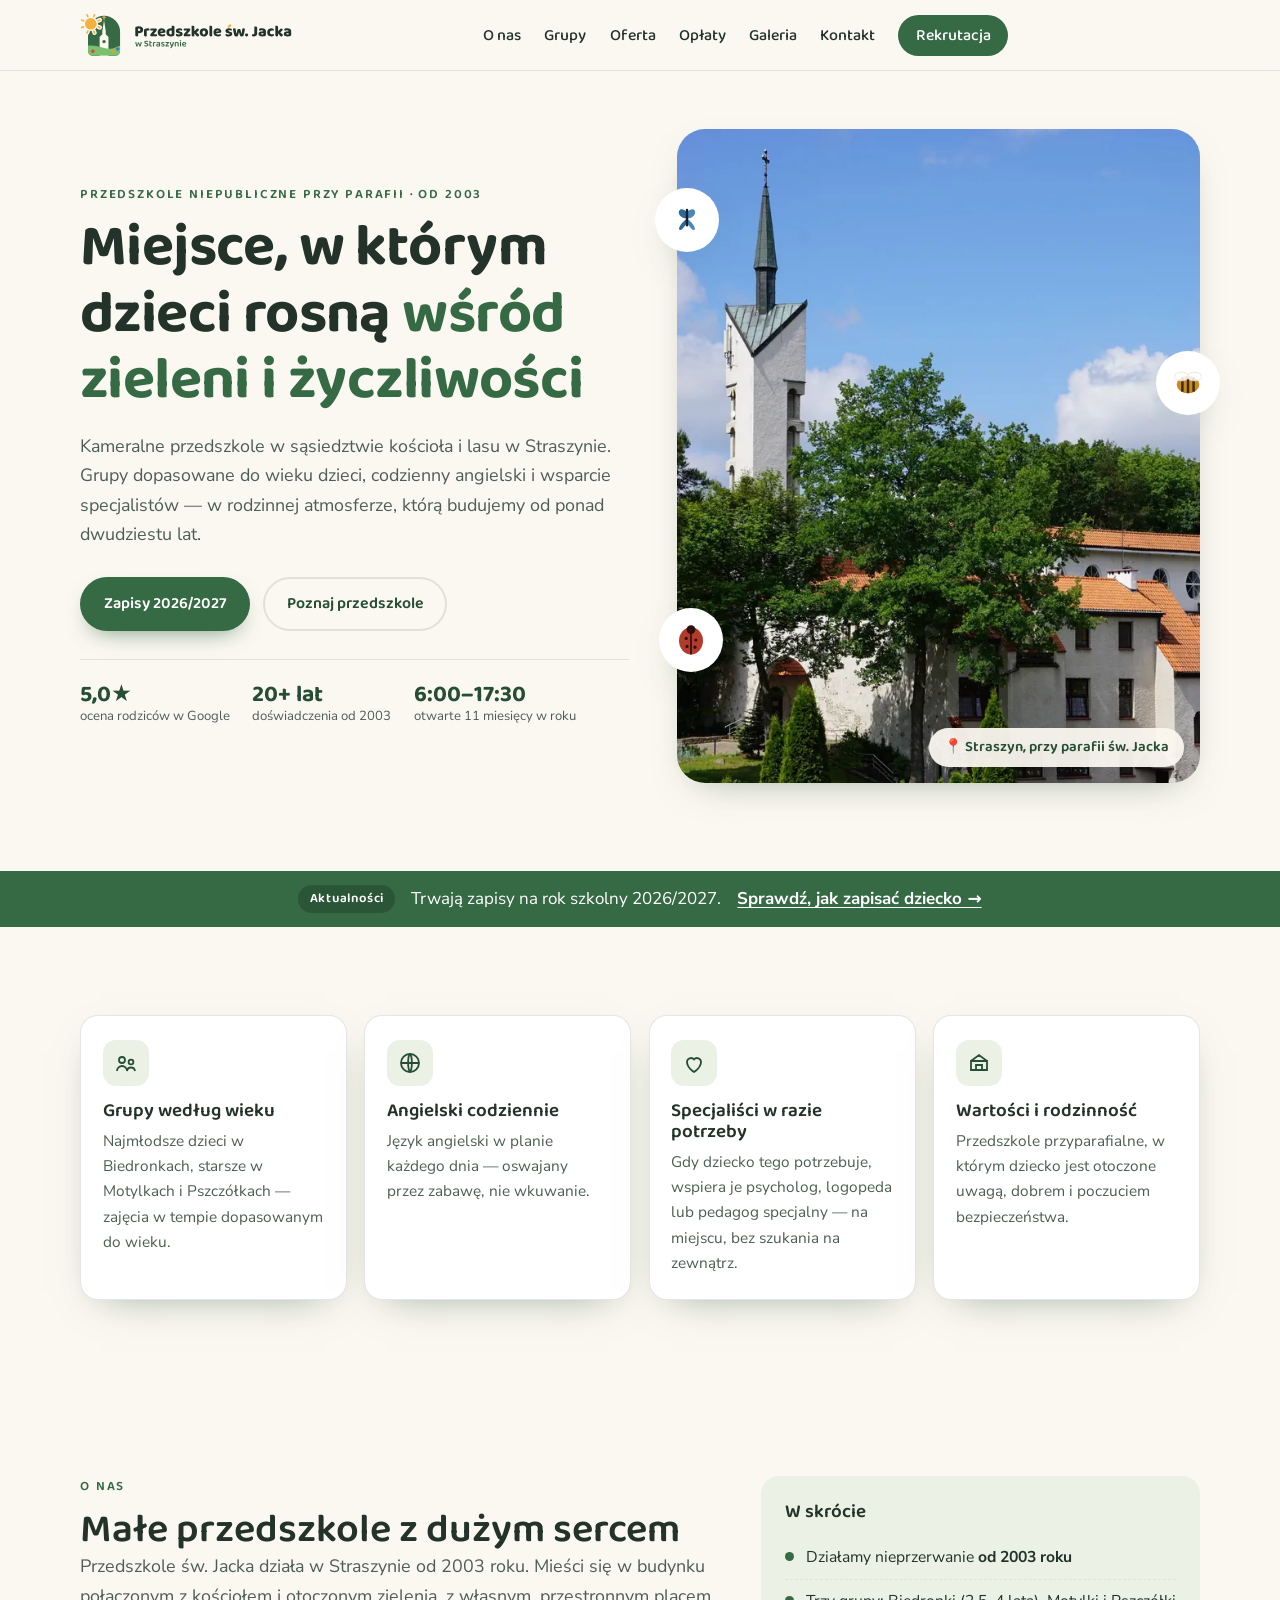
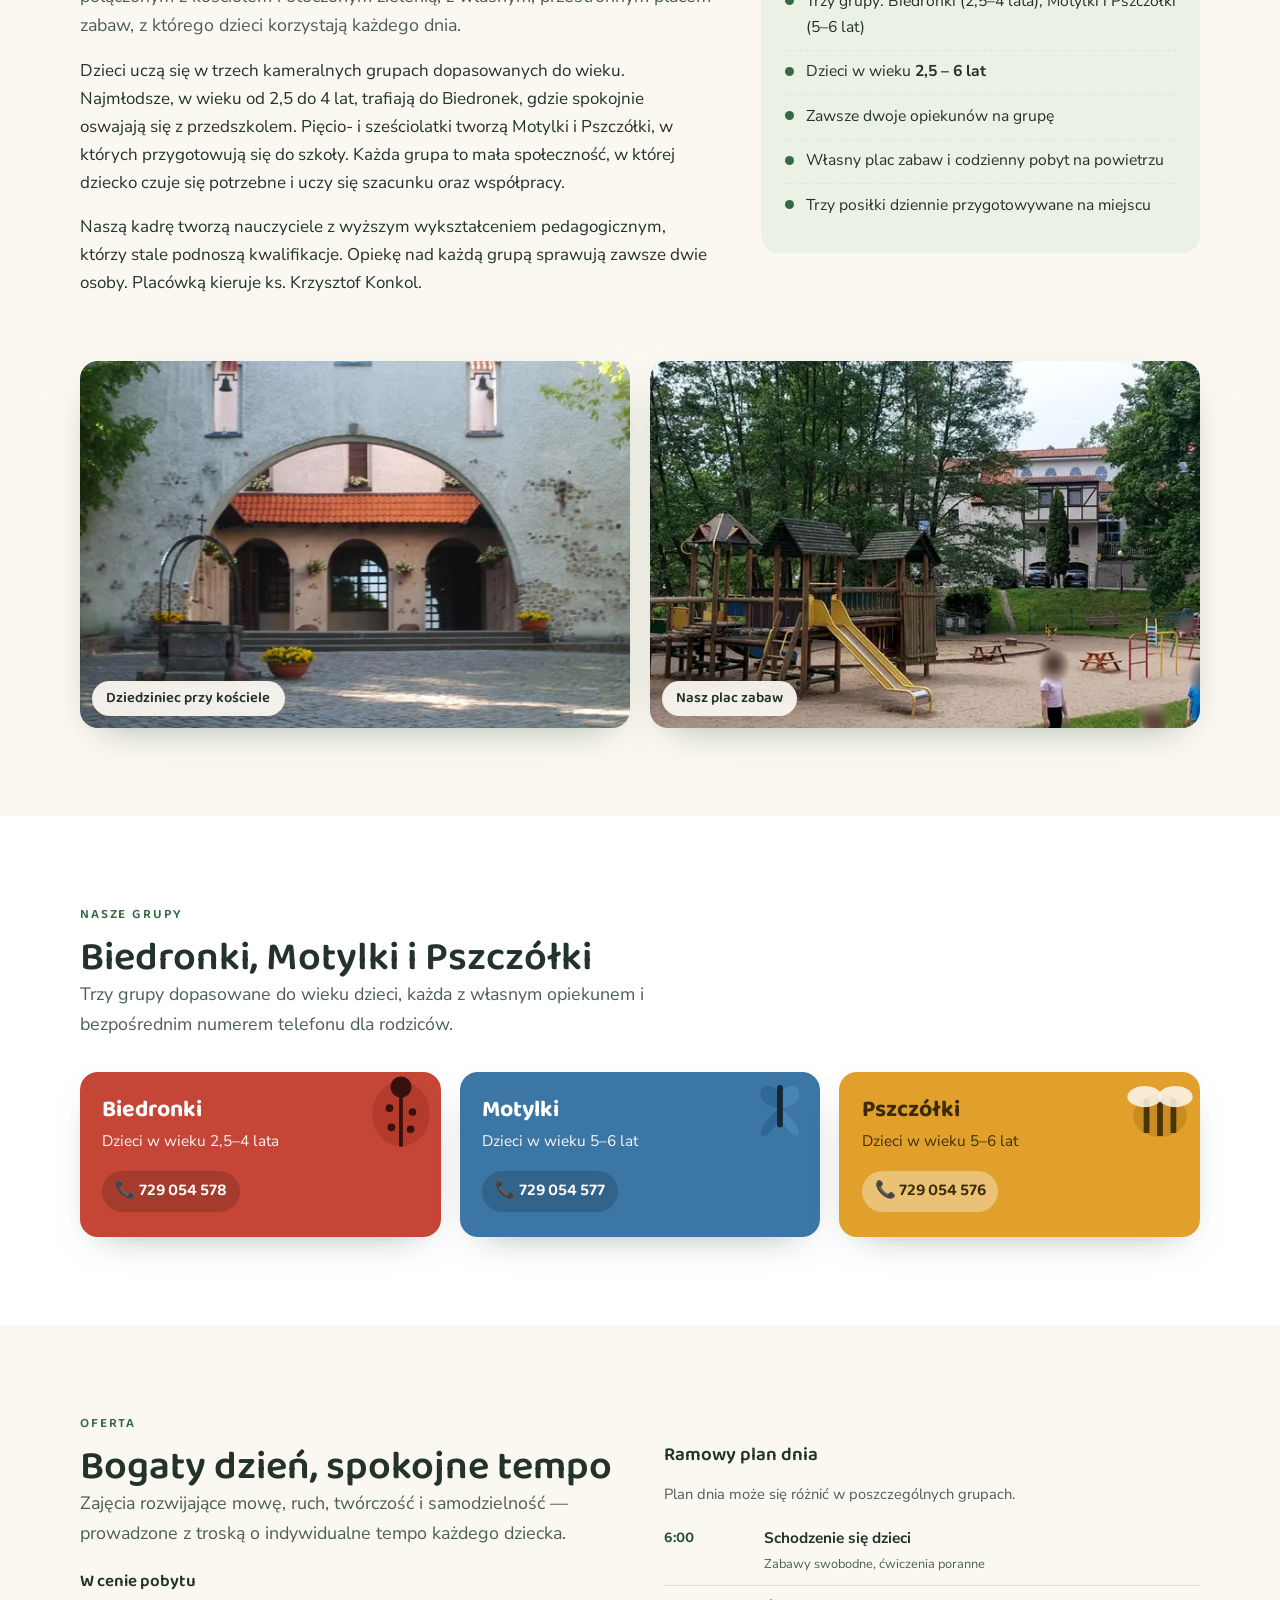
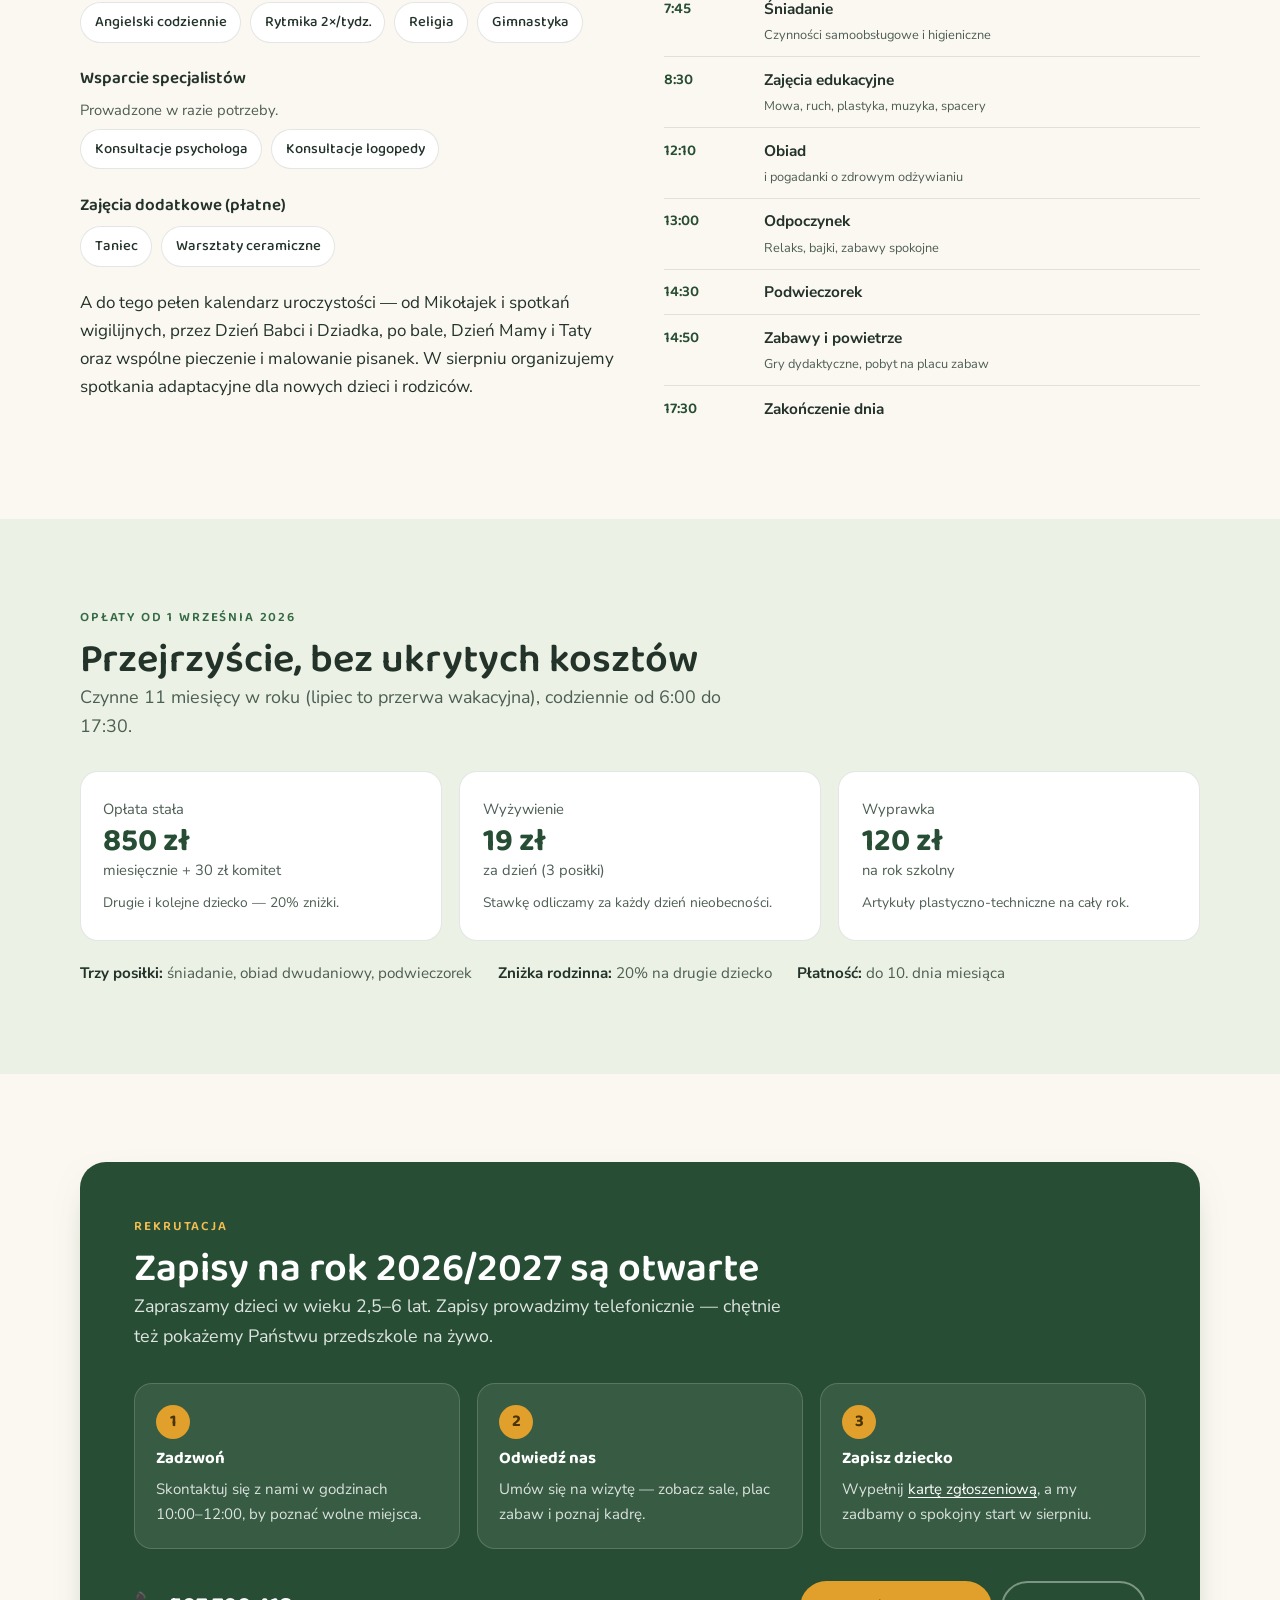
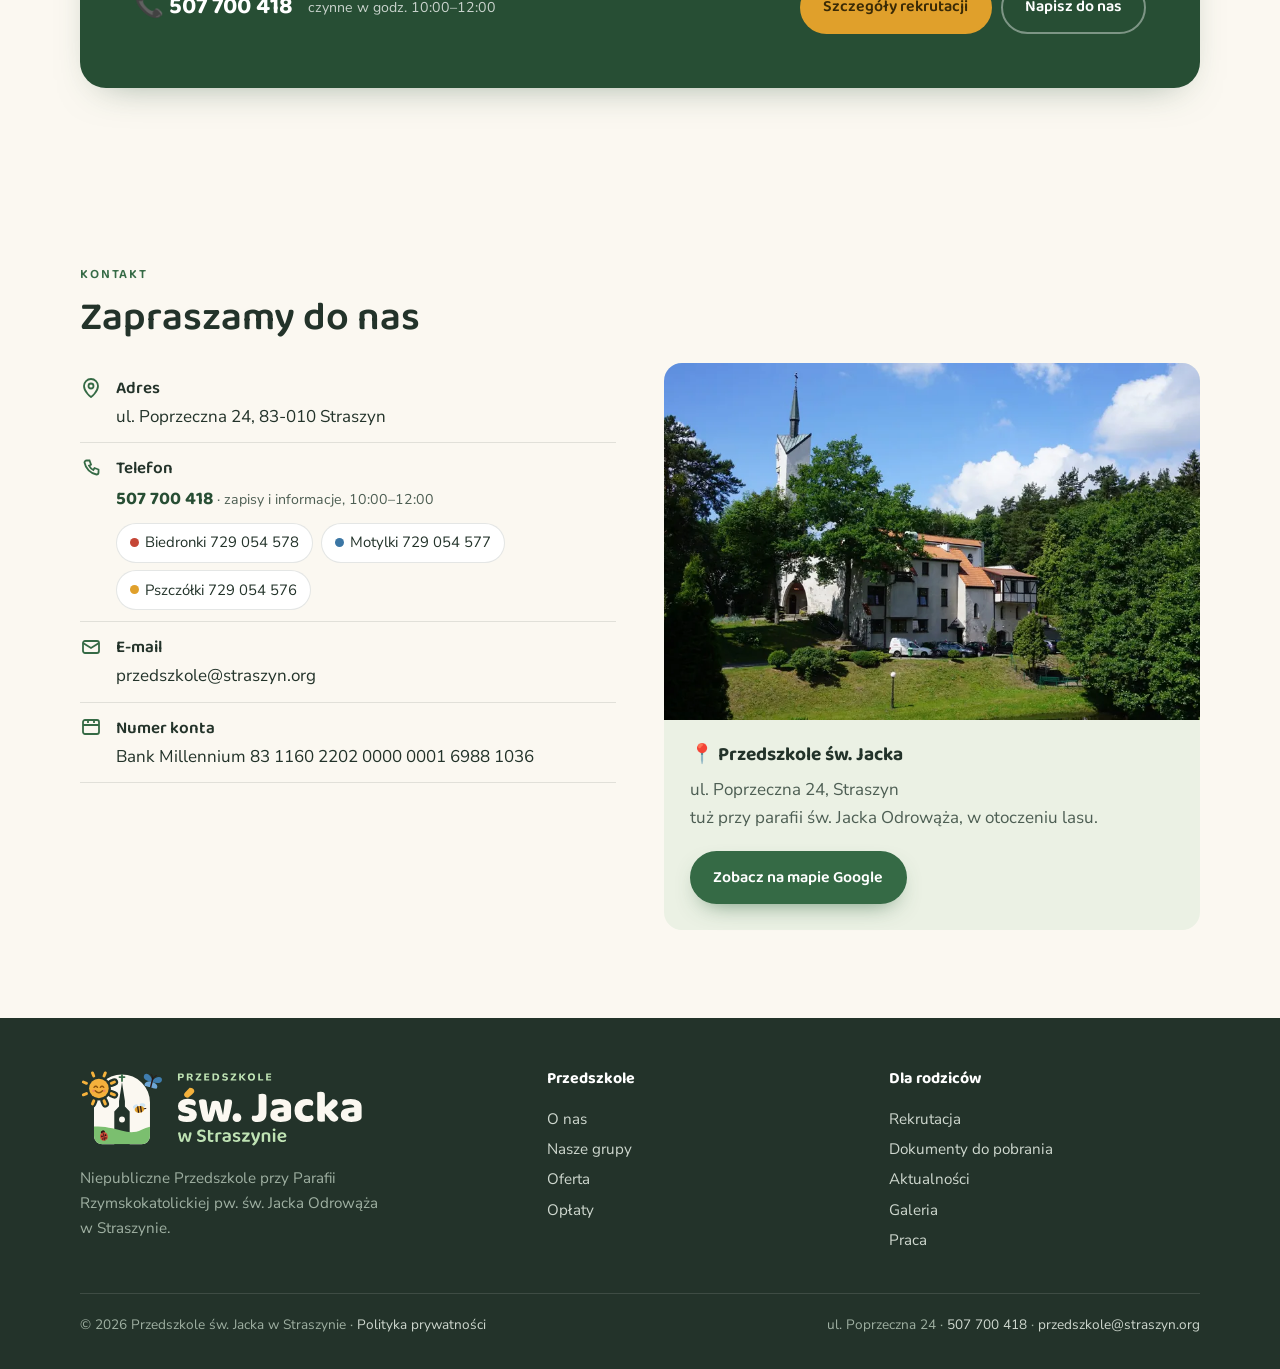
==== commit b35e59dc: "Apply review content fixes: group ages, offer, fees - Biedronki 2,5–4 lata, Motylki i Pszczółki 5–6 " ====
--- a/index.html
+++ b/index.html
@@ -5,7 +5,7 @@
 <meta name="viewport" content="width=device-width, initial-scale=1">
 <script>document.documentElement.classList.add('js')</script>
 <title>Przedszkole św. Jacka w Straszynie</title>
-<meta name="description" content="Niepubliczne Przedszkole przy Parafii św. Jacka Odrowąża w Straszynie. Rodzinna atmosfera, grupy różnowiekowe, codzienny angielski i opieka specjalistów. Zapisy na rok 2026/2027.">
+<meta name="description" content="Niepubliczne Przedszkole przy Parafii św. Jacka Odrowąża w Straszynie. Rodzinna atmosfera, grupy dopasowane do wieku dzieci, codzienny angielski i wsparcie specjalistów. Zapisy na rok 2026/2027.">
 <meta name="theme-color" content="#356a45">
 <link rel="icon" href="brand/favicon/favicon.svg" type="image/svg+xml">
 <link rel="icon" href="brand/favicon/favicon-32.png" sizes="32x32" type="image/png">
@@ -82,7 +82,8 @@
   .offer-grid .label{margin:1.2rem 0 .3rem}
   .chips{display:flex;flex-wrap:wrap;gap:.55rem;margin:.4rem 0 1.4rem}
   .chip{font-family:var(--head);font-weight:500;font-size:.92rem;background:#fff;border:1px solid var(--line);padding:.45rem .85rem;border-radius:100px}
-  .chip.hl{background:var(--leaf);color:#fff;border-color:var(--leaf)}
+  .offer-grid .hint{margin:0 0 .3rem;font-size:.92rem;color:var(--ink-soft)}
+  .day-note{margin:.3rem 0 .6rem;font-size:.92rem;color:var(--ink-soft)}
   .day{list-style:none;margin:0;padding:0}
   .day li{display:grid;grid-template-columns:84px 1fr;gap:1rem;padding:.6rem 0;border-bottom:1px solid var(--line);font-size:.96rem}
   .day li:last-child{border:0}
@@ -264,7 +265,7 @@
     <div class="hero-text">
       <p class="eyebrow">Przedszkole niepubliczne przy parafii · od 2003</p>
       <h1>Miejsce, w którym dzieci rosną <em>wśród zieleni i życzliwości</em></h1>
-      <p class="lead">Kameralne przedszkole w sąsiedztwie kościoła i lasu w Straszynie. Grupy różnowiekowe, codzienny angielski i opieka specjalistów — w rodzinnej atmosferze, którą budujemy od ponad dwudziestu lat.</p>
+      <p class="lead">Kameralne przedszkole w sąsiedztwie kościoła i lasu w Straszynie. Grupy dopasowane do wieku dzieci, codzienny angielski i wsparcie specjalistów — w rodzinnej atmosferze, którą budujemy od ponad dwudziestu lat.</p>
       <div class="actions">
         <a class="btn btn-primary" href="#rekrutacja">Zapisy 2026/2027</a>
         <a class="btn btn-ghost" href="#o-nas">Poznaj przedszkole</a>
@@ -303,8 +304,8 @@
     <div class="features">
       <div class="feat reveal">
         <div class="ic" aria-hidden="true"><svg width="24" height="24" fill="none" stroke="currentColor" stroke-width="1.8"><circle cx="8" cy="9" r="3"/><circle cx="17" cy="11" r="2.4"/><path d="M3 20c0-3 2.5-5 5-5s5 2 5 5M13 20c.3-2 1.8-3.5 4-3.5s3.7 1.5 4 3.5"/></svg></div>
-        <h3>Grupy różnowiekowe</h3>
-        <p>Młodsze dzieci uczą się od starszych, a starsze — odpowiedzialności. Naturalna nauka życzliwości i współpracy.</p>
+        <h3>Grupy według wieku</h3>
+        <p>Najmłodsze dzieci w Biedronkach, starsze w Motylkach i Pszczółkach — zajęcia w tempie dopasowanym do wieku.</p>
       </div>
       <div class="feat reveal">
         <div class="ic" aria-hidden="true"><svg width="24" height="24" fill="none" stroke="currentColor" stroke-width="1.8"><circle cx="12" cy="12" r="9"/><path d="M3 12h18M12 3c2.5 2.5 2.5 15 0 18M12 3c-2.5 2.5-2.5 15 0 18"/></svg></div>
@@ -313,8 +314,8 @@
       </div>
       <div class="feat reveal">
         <div class="ic" aria-hidden="true"><svg width="24" height="24" fill="none" stroke="currentColor" stroke-width="1.8"><path d="M12 21s-7-4.5-7-10a4 4 0 0 1 7-2.6A4 4 0 0 1 19 11c0 5.5-7 10-7 10z"/></svg></div>
-        <h3>Specjaliści na miejscu</h3>
-        <p>Psycholog, logopeda i pedagog specjalny — wsparcie blisko dziecka, bez szukania na zewnątrz.</p>
+        <h3>Specjaliści w razie potrzeby</h3>
+        <p>Gdy dziecko tego potrzebuje, wspiera je psycholog, logopeda lub pedagog specjalny — na miejscu, bez szukania na zewnątrz.</p>
       </div>
       <div class="feat reveal">
         <div class="ic" aria-hidden="true"><svg width="24" height="24" fill="none" stroke="currentColor" stroke-width="1.8"><path d="M4 10h16v9H4zM4 10l8-6 8 6M9 19v-5h6v5"/></svg></div>
@@ -334,7 +335,7 @@
       <p class="lead">Przedszkole św. Jacka działa w Straszynie od 2003 roku. Mieści się w budynku połączonym z kościołem i otoczonym zielenią, z własnym, przestronnym placem zabaw, z którego dzieci korzystają każdego dnia.</p>
       <div class="fold" data-fold>
         <div class="fold-body" id="o-nas-wiecej">
-          <p>Od początku pracujemy w grupach różnowiekowych — to nasz świadomy wybór. W jednej grupie spotykają się trzylatki i sześciolatki, tworząc małą społeczność, w której każde dziecko czuje się potrzebne. Starsze opiekują się młodszymi, młodsze uczą się przez naśladowanie, a wszyscy — szacunku i współpracy.</p>
+          <p>Dzieci uczą się w trzech kameralnych grupach dopasowanych do wieku. Najmłodsze, w wieku od 2,5 do 4 lat, trafiają do Biedronek, gdzie spokojnie oswajają się z przedszkolem. Pięcio- i sześciolatki tworzą Motylki i Pszczółki, w których przygotowują się do szkoły. Każda grupa to mała społeczność, w której dziecko czuje się potrzebne i uczy się szacunku oraz współpracy.</p>
           <p>Naszą kadrę tworzą nauczyciele z wyższym wykształceniem pedagogicznym, którzy stale podnoszą kwalifikacje. Opiekę nad każdą grupą sprawują zawsze dwie osoby. Placówką kieruje ks. Krzysztof Konkol.</p>
         </div>
         <button type="button" class="fold-btn" aria-expanded="false" aria-controls="o-nas-wiecej" data-less="Zwiń">Czytaj dalej o przedszkolu</button>
@@ -344,7 +345,7 @@
       <h3>W skrócie</h3>
       <ul>
         <li><span class="dot"></span><span>Działamy nieprzerwanie <b>od 2003 roku</b></span></li>
-        <li><span class="dot"></span><span>Trzy grupy: Biedronki, Motylki, Pszczółki</span></li>
+        <li><span class="dot"></span><span>Trzy grupy: Biedronki (2,5–4 lata), Motylki i Pszczółki (5–6 lat)</span></li>
         <li><span class="dot"></span><span>Dzieci w wieku <b>2,5 – 6 lat</b></span></li>
         <li><span class="dot"></span><span>Zawsze dwoje opiekunów na grupę</span></li>
         <li><span class="dot"></span><span>Własny plac zabaw i codzienny pobyt na powietrzu</span></li>
@@ -369,24 +370,24 @@
   <div class="wrap">
     <p class="eyebrow">Nasze grupy</p>
     <h2 class="reveal">Biedronki, Motylki i Pszczółki</h2>
-    <p class="lead reveal">Trzy grupy różnowiekowe, każda z własnym opiekunem i bezpośrednim numerem telefonu dla rodziców.</p>
+    <p class="lead reveal">Trzy grupy dopasowane do wieku dzieci, każda z własnym opiekunem i bezpośrednim numerem telefonu dla rodziców.</p>
     <div class="groups">
       <div class="group c-bied reveal">
         <svg class="crit" viewBox="0 0 100 100" aria-hidden="true"><ellipse cx="50" cy="52" rx="30" ry="34" fill="#b23b2c"/><path d="M50 18v68" stroke="#2a0f0b" stroke-width="4"/><circle cx="50" cy="24" r="11" fill="#2a0f0b"/><circle cx="38" cy="46" r="4" fill="#2a0f0b"/><circle cx="62" cy="50" r="4" fill="#2a0f0b"/><circle cx="40" cy="66" r="4" fill="#2a0f0b"/><circle cx="60" cy="68" r="4" fill="#2a0f0b"/></svg>
         <h3>Biedronki</h3>
-        <p>Grupa różnowiekowa</p>
+        <p>Dzieci w wieku 2,5–4 lata</p>
         <a class="tel" href="tel:+48729054578">📞 729 054 578</a>
       </div>
       <div class="group c-mot reveal">
         <svg class="crit" viewBox="0 0 100 100" aria-hidden="true"><path d="M50 30C28 8 18 44 50 46C18 70 30 92 50 56" fill="#2f6796"/><path d="M50 30C72 8 82 44 50 46C82 70 70 92 50 56" fill="#4a86b8"/><rect x="47" y="22" width="6" height="44" rx="3" fill="#13202b"/></svg>
         <h3>Motylki</h3>
-        <p>Grupa różnowiekowa</p>
+        <p>Dzieci w wieku 5–6 lat</p>
         <a class="tel" href="tel:+48729054577">📞 729 054 577</a>
       </div>
       <div class="group c-psz reveal">
         <svg class="crit" viewBox="0 0 100 100" aria-hidden="true"><ellipse cx="50" cy="54" rx="28" ry="22" fill="#c98a1f"/><path d="M36 36v36M50 33v42M64 36v36" stroke="#3a2a06" stroke-width="6"/><ellipse cx="34" cy="34" rx="18" ry="11" fill="#fff" opacity=".85"/><ellipse cx="66" cy="34" rx="18" ry="11" fill="#fff" opacity=".85"/></svg>
         <h3>Pszczółki</h3>
-        <p>Grupa różnowiekowa</p>
+        <p>Dzieci w wieku 5–6 lat</p>
         <a class="tel" href="tel:+48729054576">📞 729 054 576</a>
       </div>
     </div>
@@ -403,23 +404,27 @@
         <p class="lead">Zajęcia rozwijające mowę, ruch, twórczość i samodzielność — prowadzone z troską o indywidualne tempo każdego dziecka.</p>
         <p class="label">W cenie pobytu</p>
         <div class="chips">
-          <span class="chip hl">Angielski codziennie</span>
+          <span class="chip">Angielski codziennie</span>
           <span class="chip">Rytmika 2×/tydz.</span>
           <span class="chip">Religia</span>
+          <span class="chip">Gimnastyka</span>
+        </div>
+        <p class="label">Wsparcie specjalistów</p>
+        <p class="hint">Prowadzone w razie potrzeby.</p>
+        <div class="chips">
           <span class="chip">Konsultacje psychologa</span>
           <span class="chip">Konsultacje logopedy</span>
-          <span class="chip">Gimnastyka</span>
         </div>
         <p class="label">Zajęcia dodatkowe (płatne)</p>
         <div class="chips">
           <span class="chip">Taniec</span>
-          <span class="chip">Plastyka</span>
           <span class="chip">Warsztaty ceramiczne</span>
         </div>
         <p>A do tego pełen kalendarz uroczystości — od Mikołajek i spotkań wigilijnych, przez Dzień Babci i Dziadka, po bale, Dzień Mamy i Taty oraz wspólne pieczenie i malowanie pisanek. W sierpniu organizujemy spotkania adaptacyjne dla nowych dzieci i rodziców.</p>
       </div>
       <div class="reveal">
         <h3>Ramowy plan dnia</h3>
+        <p class="day-note">Plan dnia może się różnić w poszczególnych grupach.</p>
         <div class="fold" data-fold style="--peek:9.5rem">
         <ul class="day fold-body" id="plan-dnia">
           <li><time datetime="06:00">6:00</time><div><b>Schodzenie się dzieci</b><br><small>Zabawy swobodne, ćwiczenia poranne</small></div></li>
@@ -447,7 +452,7 @@
     <div class="price-grid">
       <div class="price reveal"><div class="k">Opłata stała</div><div class="v">850 zł</div><div class="u">miesięcznie + 30 zł komitet</div><small>Drugie i kolejne dziecko — 20% zniżki.</small></div>
       <div class="price reveal"><div class="k">Wyżywienie</div><div class="v">19 zł</div><div class="u">za dzień (3 posiłki)</div><small>Stawkę odliczamy za każdy dzień nieobecności.</small></div>
-      <div class="price reveal"><div class="k">Wyprawka</div><div class="v">150 zł</div><div class="u">na rok szkolny</div><small>Artykuły plastyczno-techniczne na cały rok.</small></div>
+      <div class="price reveal"><div class="k">Wyprawka</div><div class="v">120 zł</div><div class="u">na rok szkolny</div><small>Artykuły plastyczno-techniczne na cały rok.</small></div>
     </div>
     <div class="price-note">
       <span><b>Trzy posiłki:</b> śniadanie, obiad dwudaniowy, podwieczorek</span>
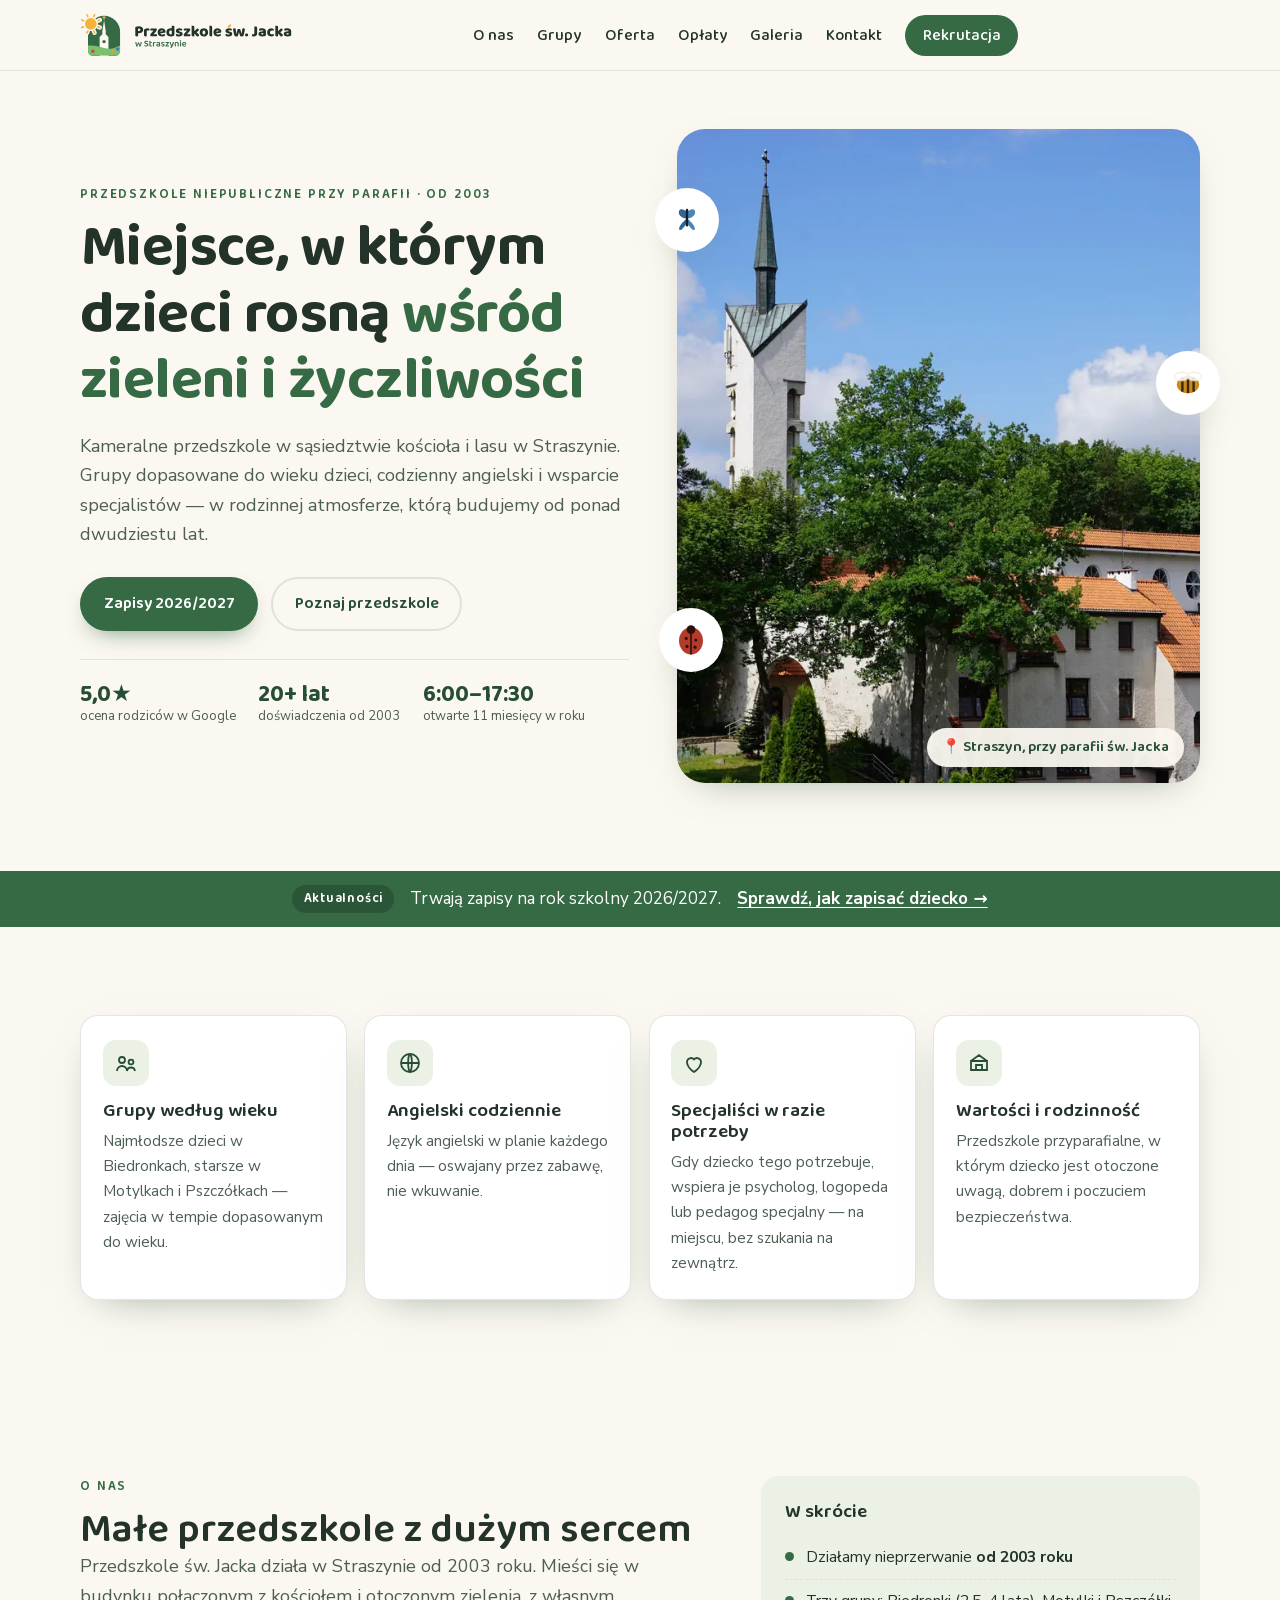
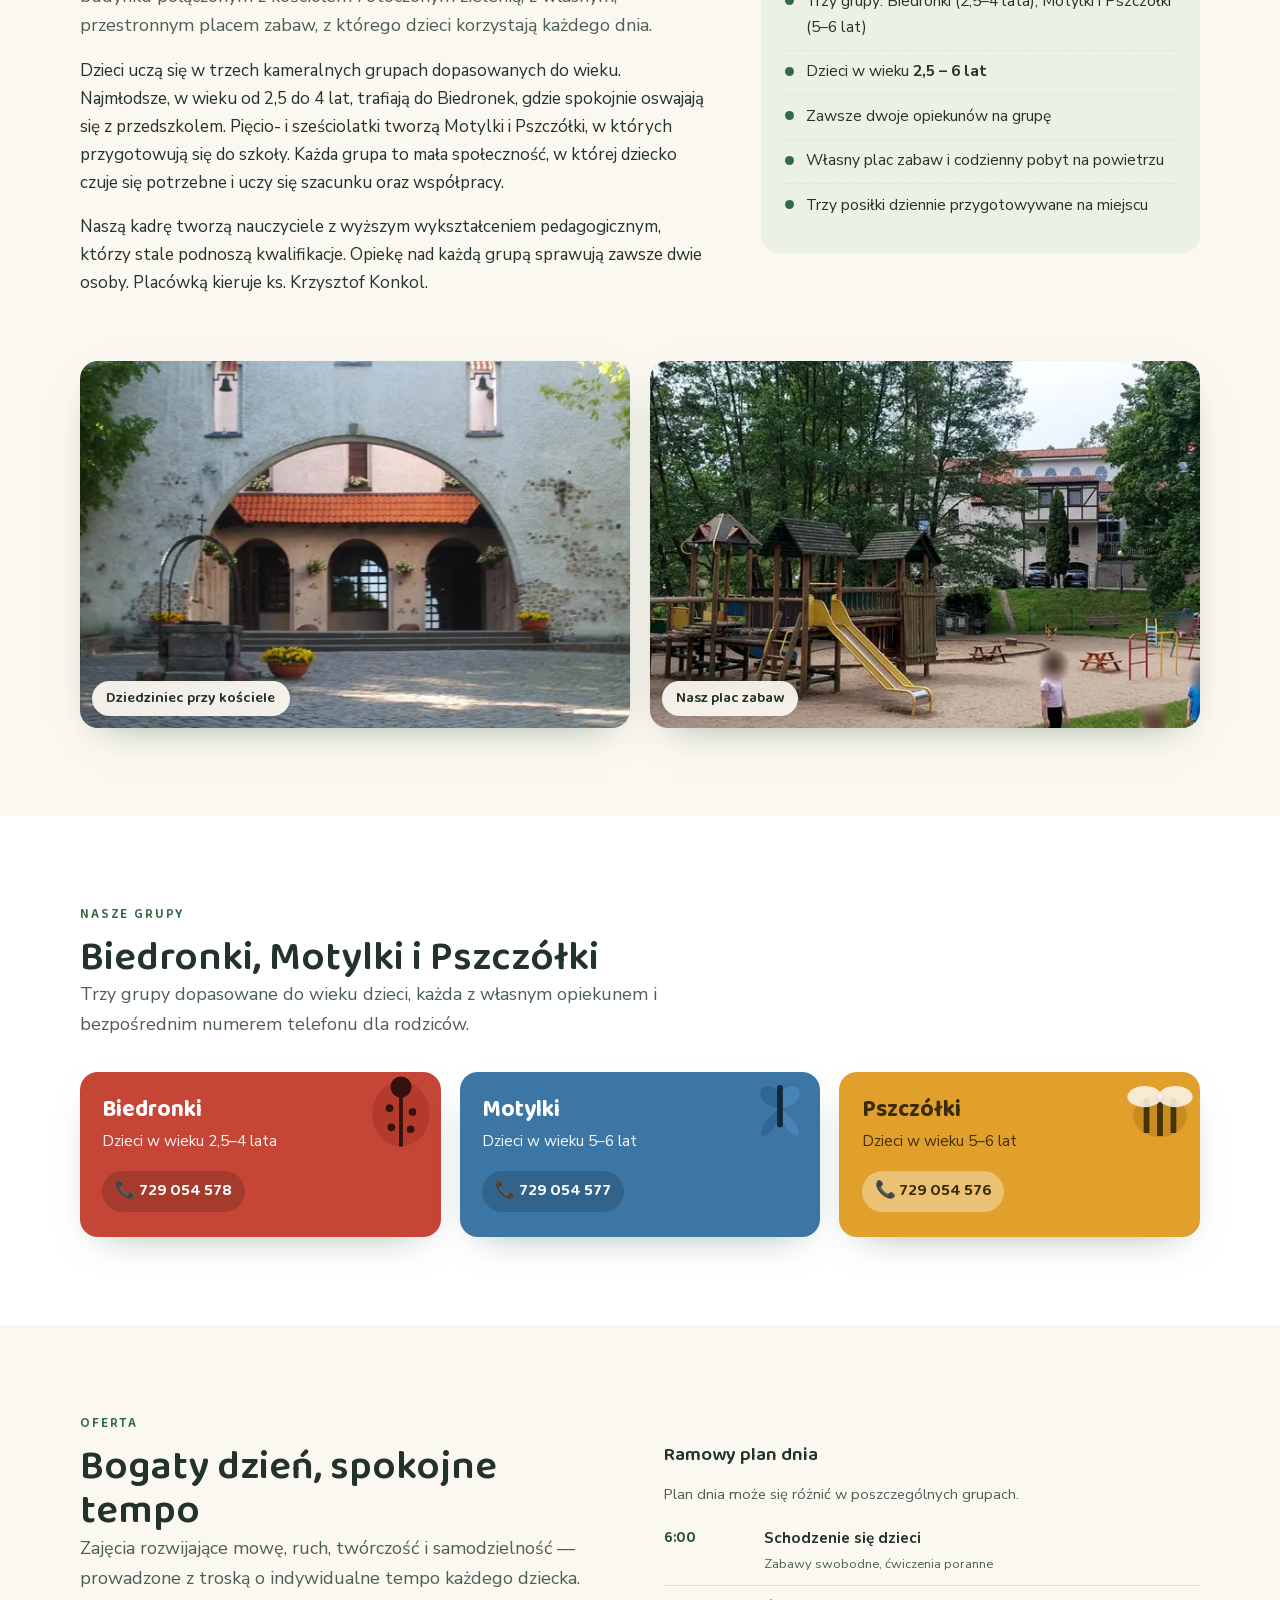
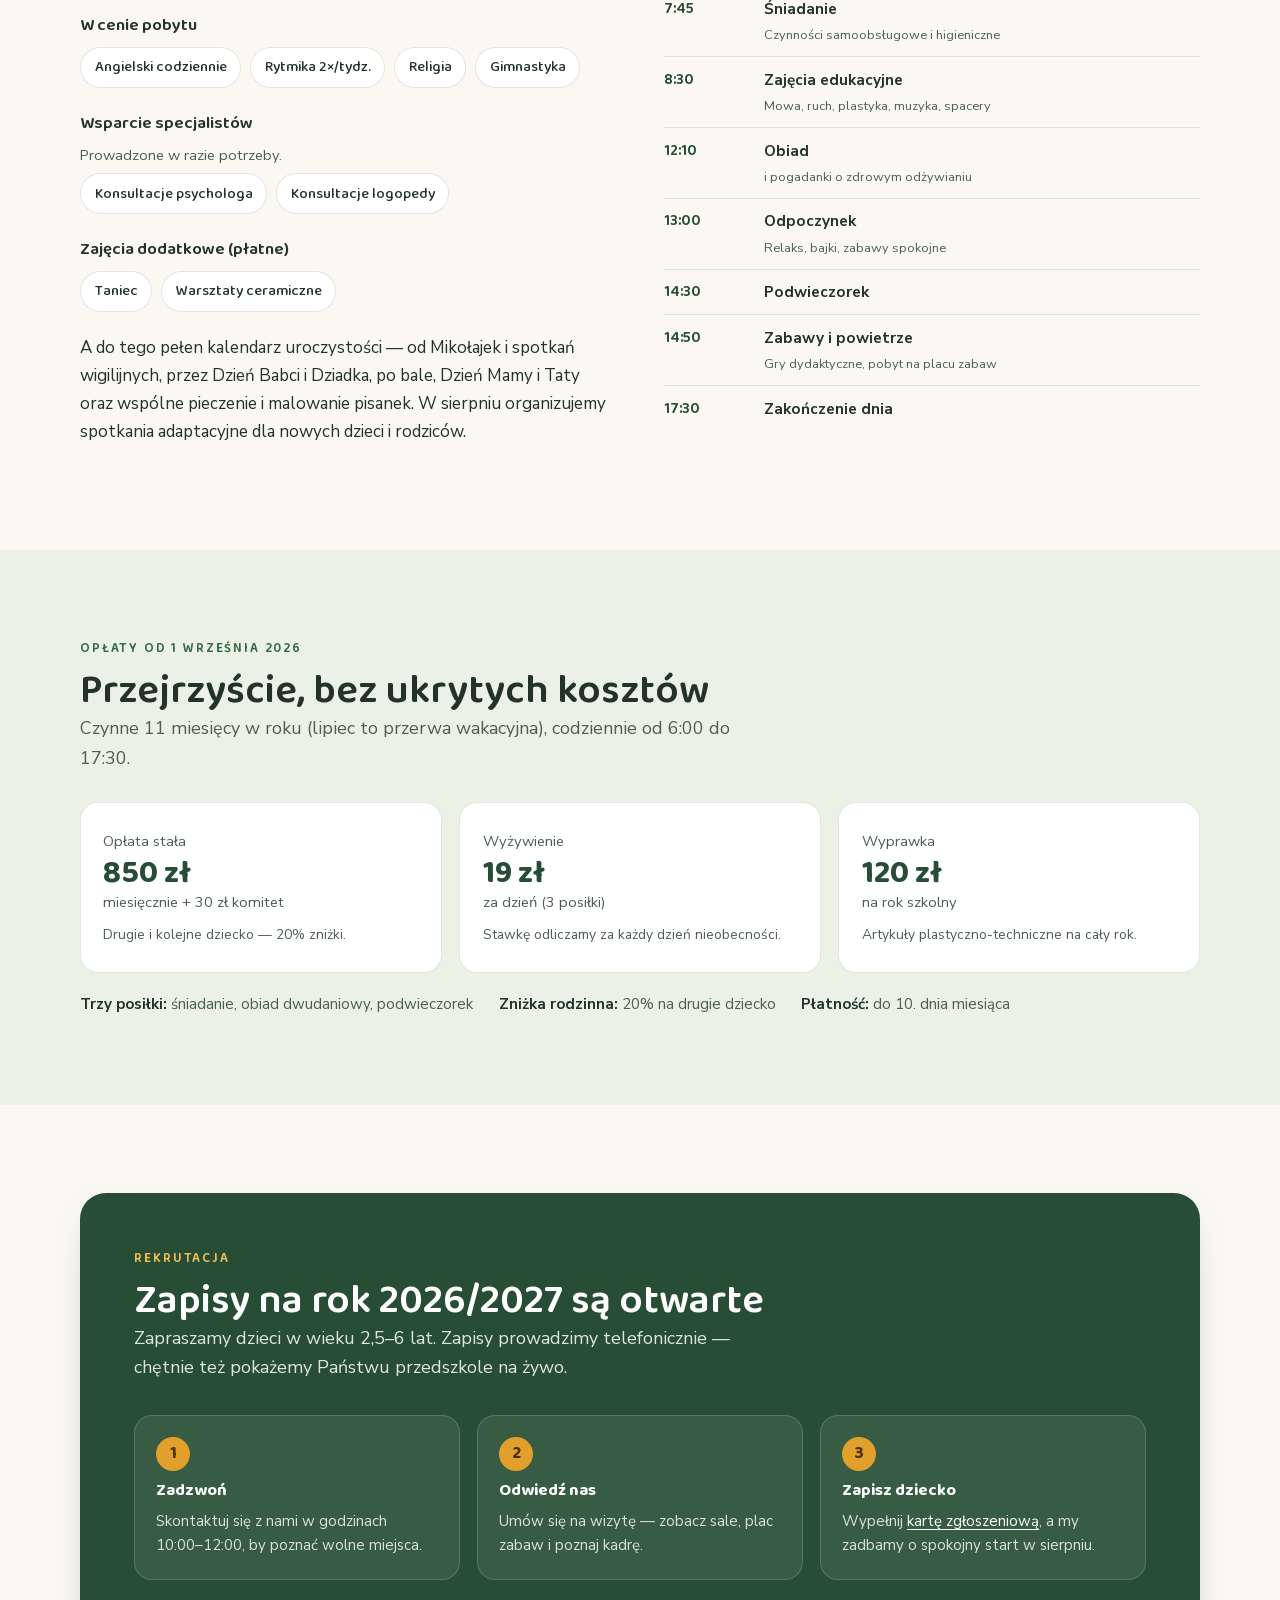
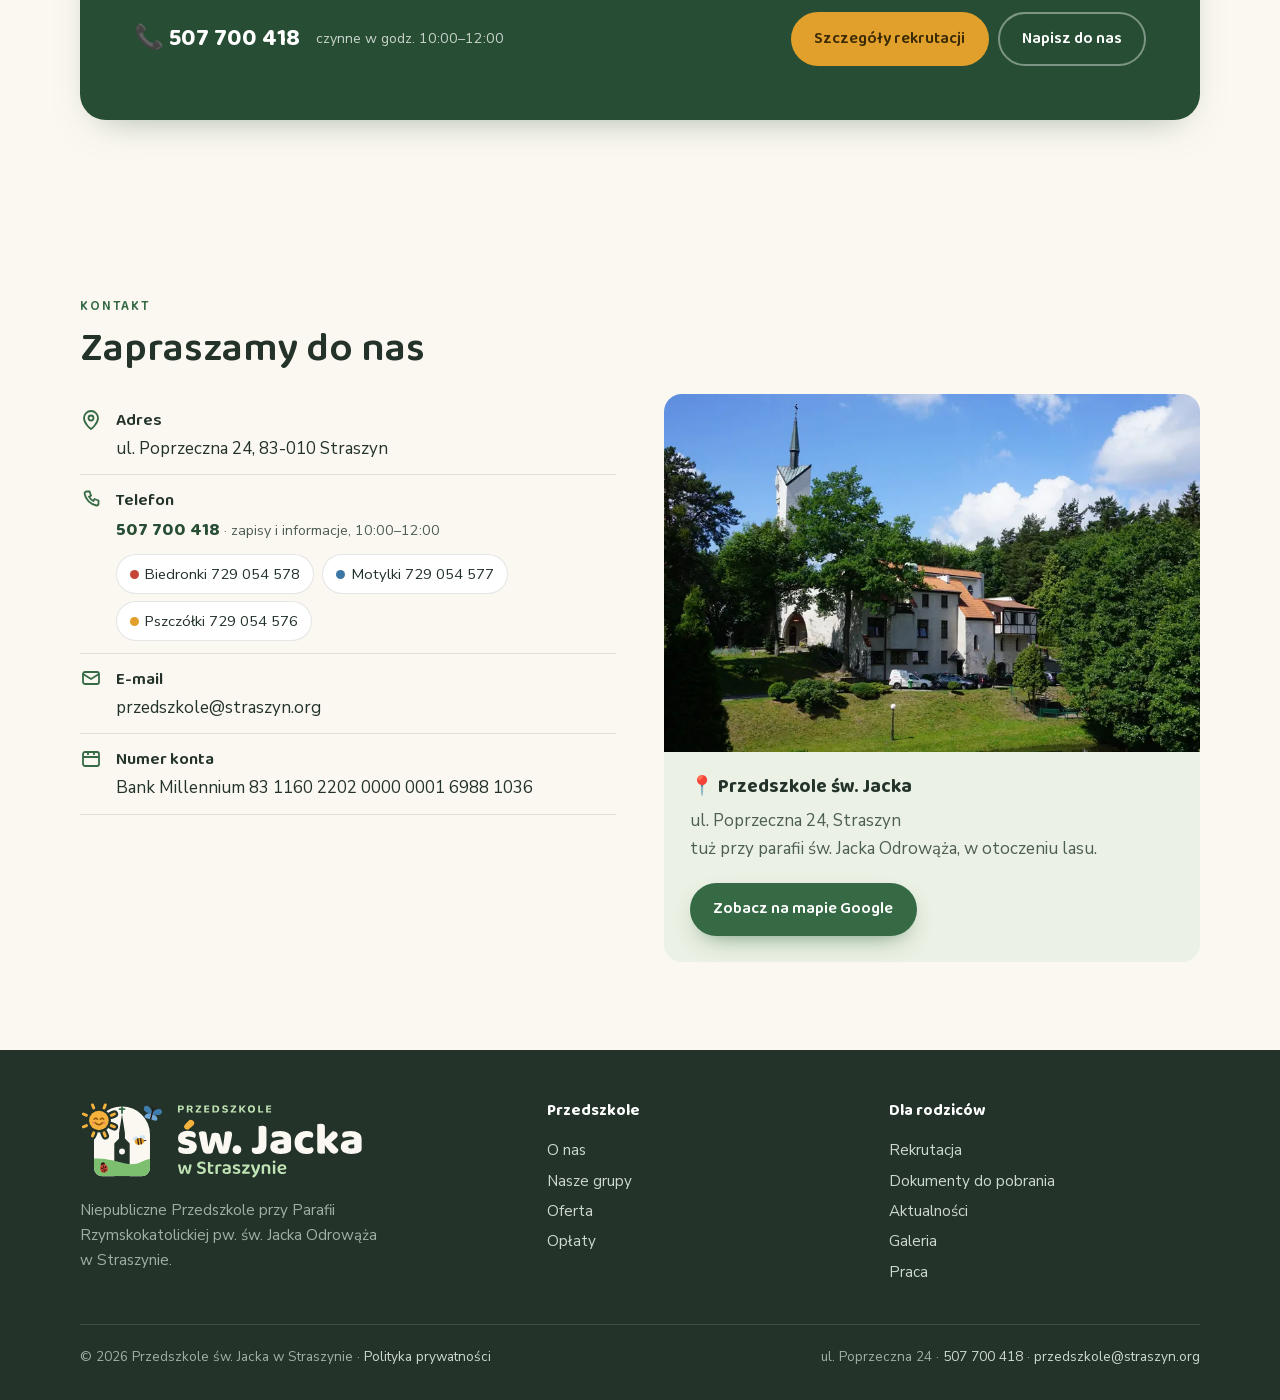
==== commit 84c19d10: "Add SEO metadata, self-hosted fonts, asset versioning and CI checks - build_layout.py now also gener" ====
--- a/index.html
+++ b/index.html
@@ -6,15 +6,72 @@
 <script>document.documentElement.classList.add('js')</script>
 <title>Przedszkole św. Jacka w Straszynie</title>
 <meta name="description" content="Niepubliczne Przedszkole przy Parafii św. Jacka Odrowąża w Straszynie. Rodzinna atmosfera, grupy dopasowane do wieku dzieci, codzienny angielski i wsparcie specjalistów. Zapisy na rok 2026/2027.">
+<!-- seo: generowane przez tools/build_layout.py — nie edytuj ręcznie -->
+<link rel="canonical" href="https://krzyhol.github.io/przedszkole-straszyn/">
+<meta property="og:type" content="website">
+<meta property="og:locale" content="pl_PL">
+<meta property="og:site_name" content="Przedszkole św. Jacka w Straszynie">
+<meta property="og:title" content="Przedszkole św. Jacka w Straszynie">
+<meta property="og:description" content="Niepubliczne Przedszkole przy Parafii św. Jacka Odrowąża w Straszynie. Rodzinna atmosfera, grupy dopasowane do wieku dzieci, codzienny angielski i wsparcie specjalistów. Zapisy na rok 2026/2027.">
+<meta property="og:url" content="https://krzyhol.github.io/przedszkole-straszyn/">
+<meta property="og:image" content="https://krzyhol.github.io/przedszkole-straszyn/brand/favicon/og-image.png">
+<meta property="og:image:width" content="1200">
+<meta property="og:image:height" content="630">
+<meta property="og:image:alt" content="Logo Przedszkola św. Jacka w Straszynie">
+<meta name="twitter:card" content="summary_large_image">
+<script type="application/ld+json">
+{
+  "@context": "https://schema.org",
+  "@type": [
+    "Preschool",
+    "ChildCare"
+  ],
+  "name": "Przedszkole św. Jacka w Straszynie",
+  "alternateName": "Niepubliczne Przedszkole św. Jacka w Straszynie",
+  "url": "https://krzyhol.github.io/przedszkole-straszyn/",
+  "logo": "https://krzyhol.github.io/przedszkole-straszyn/brand/logo/png/logo-formalne.png",
+  "image": "https://krzyhol.github.io/przedszkole-straszyn/assets/img/budynek-1400.webp",
+  "telephone": "+48507700418",
+  "email": "przedszkole@straszyn.org",
+  "foundingDate": "2003",
+  "address": {
+    "@type": "PostalAddress",
+    "streetAddress": "ul. Poprzeczna 24",
+    "postalCode": "83-010",
+    "addressLocality": "Straszyn",
+    "addressCountry": "PL"
+  },
+  "openingHoursSpecification": [
+    {
+      "@type": "OpeningHoursSpecification",
+      "dayOfWeek": [
+        "Monday",
+        "Tuesday",
+        "Wednesday",
+        "Thursday",
+        "Friday"
+      ],
+      "opens": "06:00",
+      "closes": "17:30"
+    }
+  ],
+  "parentOrganization": {
+    "@type": "Organization",
+    "name": "Parafia Rzymskokatolicka pw. św. Jacka Odrowąża w Straszynie"
+  },
+  "description": "Niepubliczne Przedszkole przy Parafii św. Jacka Odrowąża w Straszynie. Rodzinna atmosfera, grupy dopasowane do wieku dzieci, codzienny angielski i wsparcie specjalistów. Zapisy na rok 2026/2027."
+}
+</script>
+<!-- /seo -->
 <meta name="theme-color" content="#356a45">
 <link rel="icon" href="brand/favicon/favicon.svg" type="image/svg+xml">
 <link rel="icon" href="brand/favicon/favicon-32.png" sizes="32x32" type="image/png">
 <link rel="apple-touch-icon" href="brand/favicon/apple-touch-icon.png">
 <link rel="manifest" href="site.webmanifest">
-<link rel="preconnect" href="https://fonts.googleapis.com">
-<link rel="preconnect" href="https://fonts.gstatic.com" crossorigin>
-<link href="https://fonts.googleapis.com/css2?family=Baloo+2:wght@500;600;700&amp;family=Nunito+Sans:opsz,wght@6..12,400;6..12,600;6..12,700&amp;display=swap" rel="stylesheet">
-<link rel="stylesheet" href="assets/css/style.css">
+<link rel="preload" href="assets/fonts/baloo2-latin.woff2" as="font" type="font/woff2" crossorigin>
+<link rel="preload" href="assets/fonts/nunitosans-latin.woff2" as="font" type="font/woff2" crossorigin>
+<link rel="stylesheet" href="assets/css/fonts.css?v=8c6de29b">
+<link rel="stylesheet" href="assets/css/style.css?v=c70b7df2">
 <style>
   section{padding:clamp(3.2rem,7vw,5.5rem) 0}
   h2{font-size:clamp(1.7rem,3.6vw,2.5rem)}
@@ -226,7 +283,7 @@
     @keyframes fl{0%,100%{transform:translateY(0)}50%{transform:translateY(-9px)}}
   }
 </style>
-<script src="assets/js/main.js" defer></script>
+<script src="assets/js/main.js?v=af6a3788" defer></script>
 </head>
 <body>
 
--- a/assets/css/fonts.css
+++ b/assets/css/fonts.css
@@ -0,0 +1,26 @@
+/* Kroje pisma serwowane z własnego serwera (bez połączeń z Google Fonts).
+   Pliki zmienne (variable fonts) — jeden plik obejmuje wszystkie grubości.
+   Podział na zestawy latin / latin-ext jak w Google Fonts: przeglądarka pobiera
+   latin-ext tylko, gdy na stronie są znaki spoza podstawowej łaciny (np. ą, ę, ś).
+   Licencja: SIL Open Font License 1.1 — zob. assets/fonts/OFL-*.txt */
+
+@font-face{
+  font-family:'Baloo 2';font-style:normal;font-weight:400 800;font-display:swap;
+  src:url(../fonts/baloo2-latin-ext.woff2) format('woff2');
+  unicode-range:U+0100-02BA,U+02BD-02C5,U+02C7-02CC,U+02CE-02D7,U+02DD-02FF,U+0304,U+0308,U+0329,U+1D00-1DBF,U+1E00-1E9F,U+1EF2-1EFF,U+2020,U+20A0-20AB,U+20AD-20C4,U+2113,U+2C60-2C7F,U+A720-A7FF;
+}
+@font-face{
+  font-family:'Baloo 2';font-style:normal;font-weight:400 800;font-display:swap;
+  src:url(../fonts/baloo2-latin.woff2) format('woff2');
+  unicode-range:U+0000-00FF,U+0131,U+0152-0153,U+02BB-02BC,U+02C6,U+02DA,U+02DC,U+0304,U+0308,U+0329,U+2000-206F,U+20AC,U+2122,U+2191,U+2193,U+2212,U+2215,U+FEFF,U+FFFD;
+}
+@font-face{
+  font-family:'Nunito Sans';font-style:normal;font-weight:200 1000;font-display:swap;
+  src:url(../fonts/nunitosans-latin-ext.woff2) format('woff2');
+  unicode-range:U+0100-02BA,U+02BD-02C5,U+02C7-02CC,U+02CE-02D7,U+02DD-02FF,U+0304,U+0308,U+0329,U+1D00-1DBF,U+1E00-1E9F,U+1EF2-1EFF,U+2020,U+20A0-20AB,U+20AD-20C4,U+2113,U+2C60-2C7F,U+A720-A7FF;
+}
+@font-face{
+  font-family:'Nunito Sans';font-style:normal;font-weight:200 1000;font-display:swap;
+  src:url(../fonts/nunitosans-latin.woff2) format('woff2');
+  unicode-range:U+0000-00FF,U+0131,U+0152-0153,U+02BB-02BC,U+02C6,U+02DA,U+02DC,U+0304,U+0308,U+0329,U+2000-206F,U+20AC,U+2122,U+2191,U+2193,U+2212,U+2215,U+FEFF,U+FFFD;
+}
